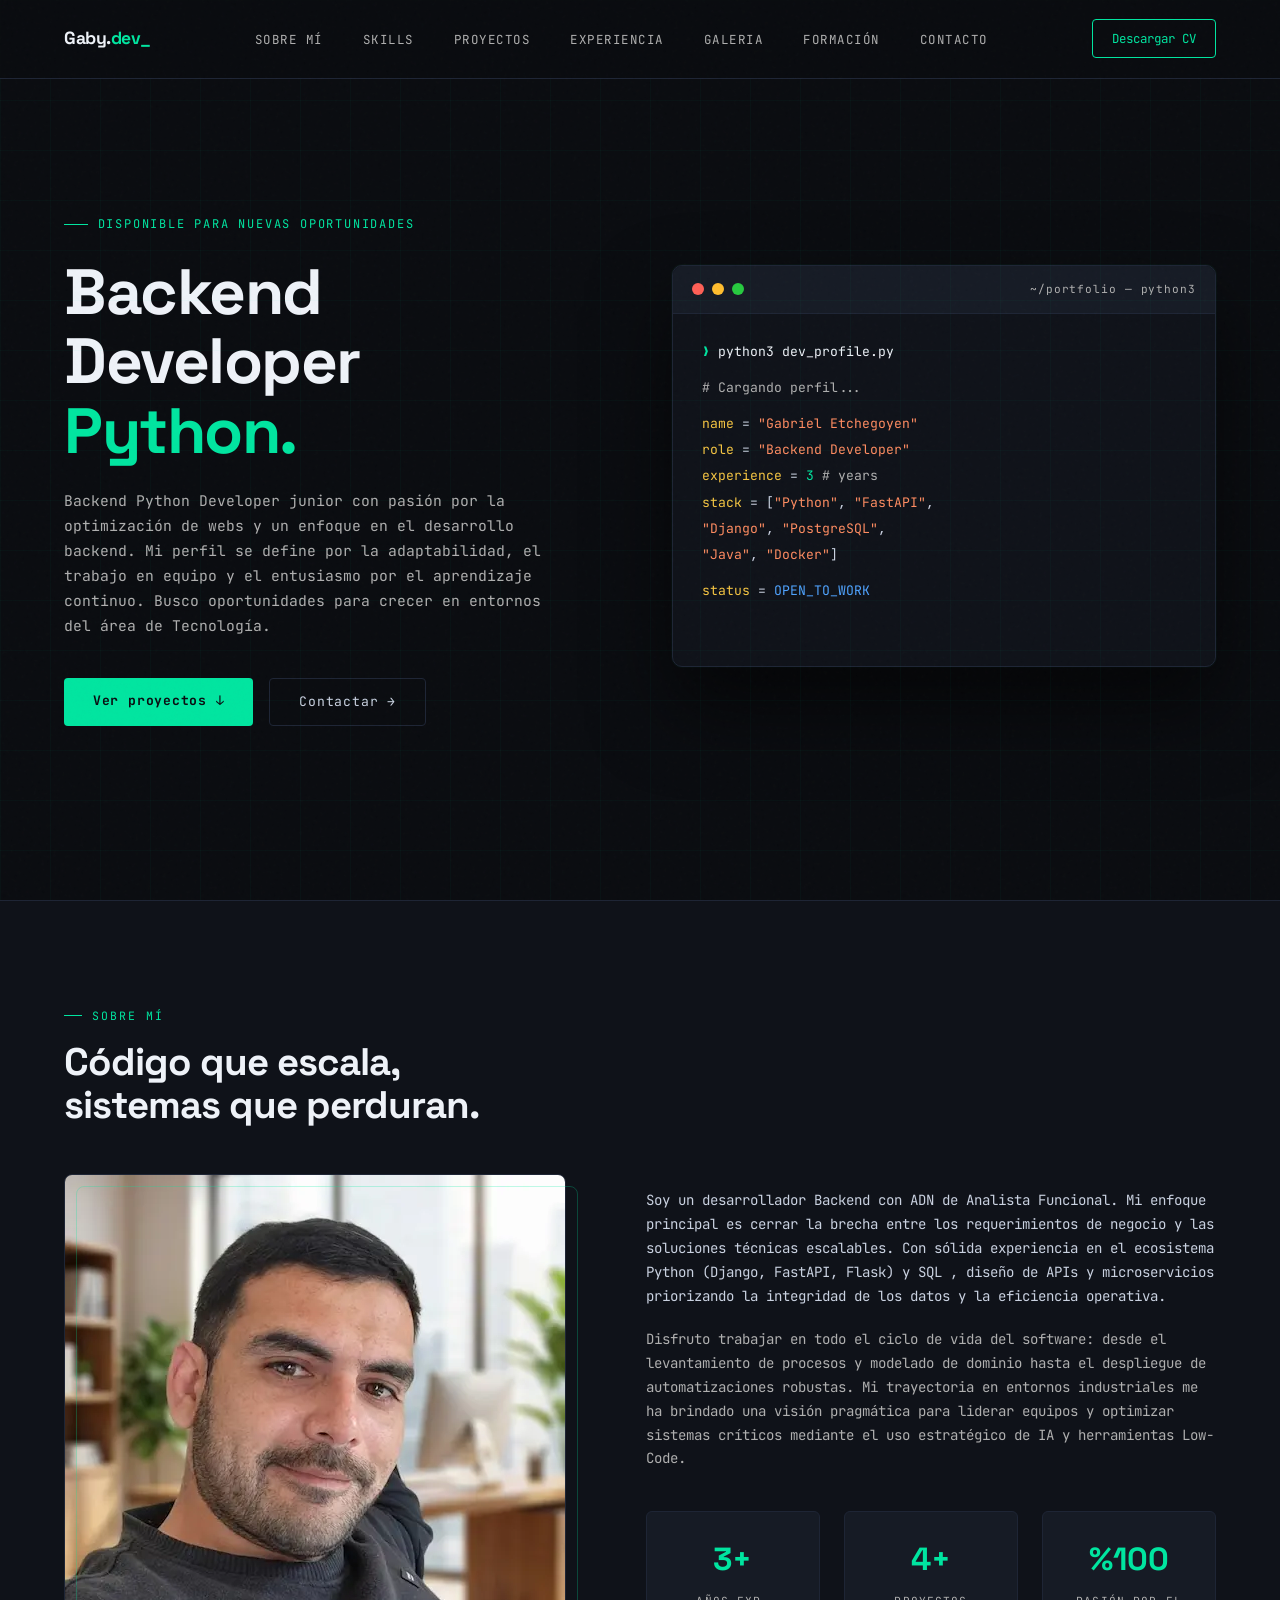
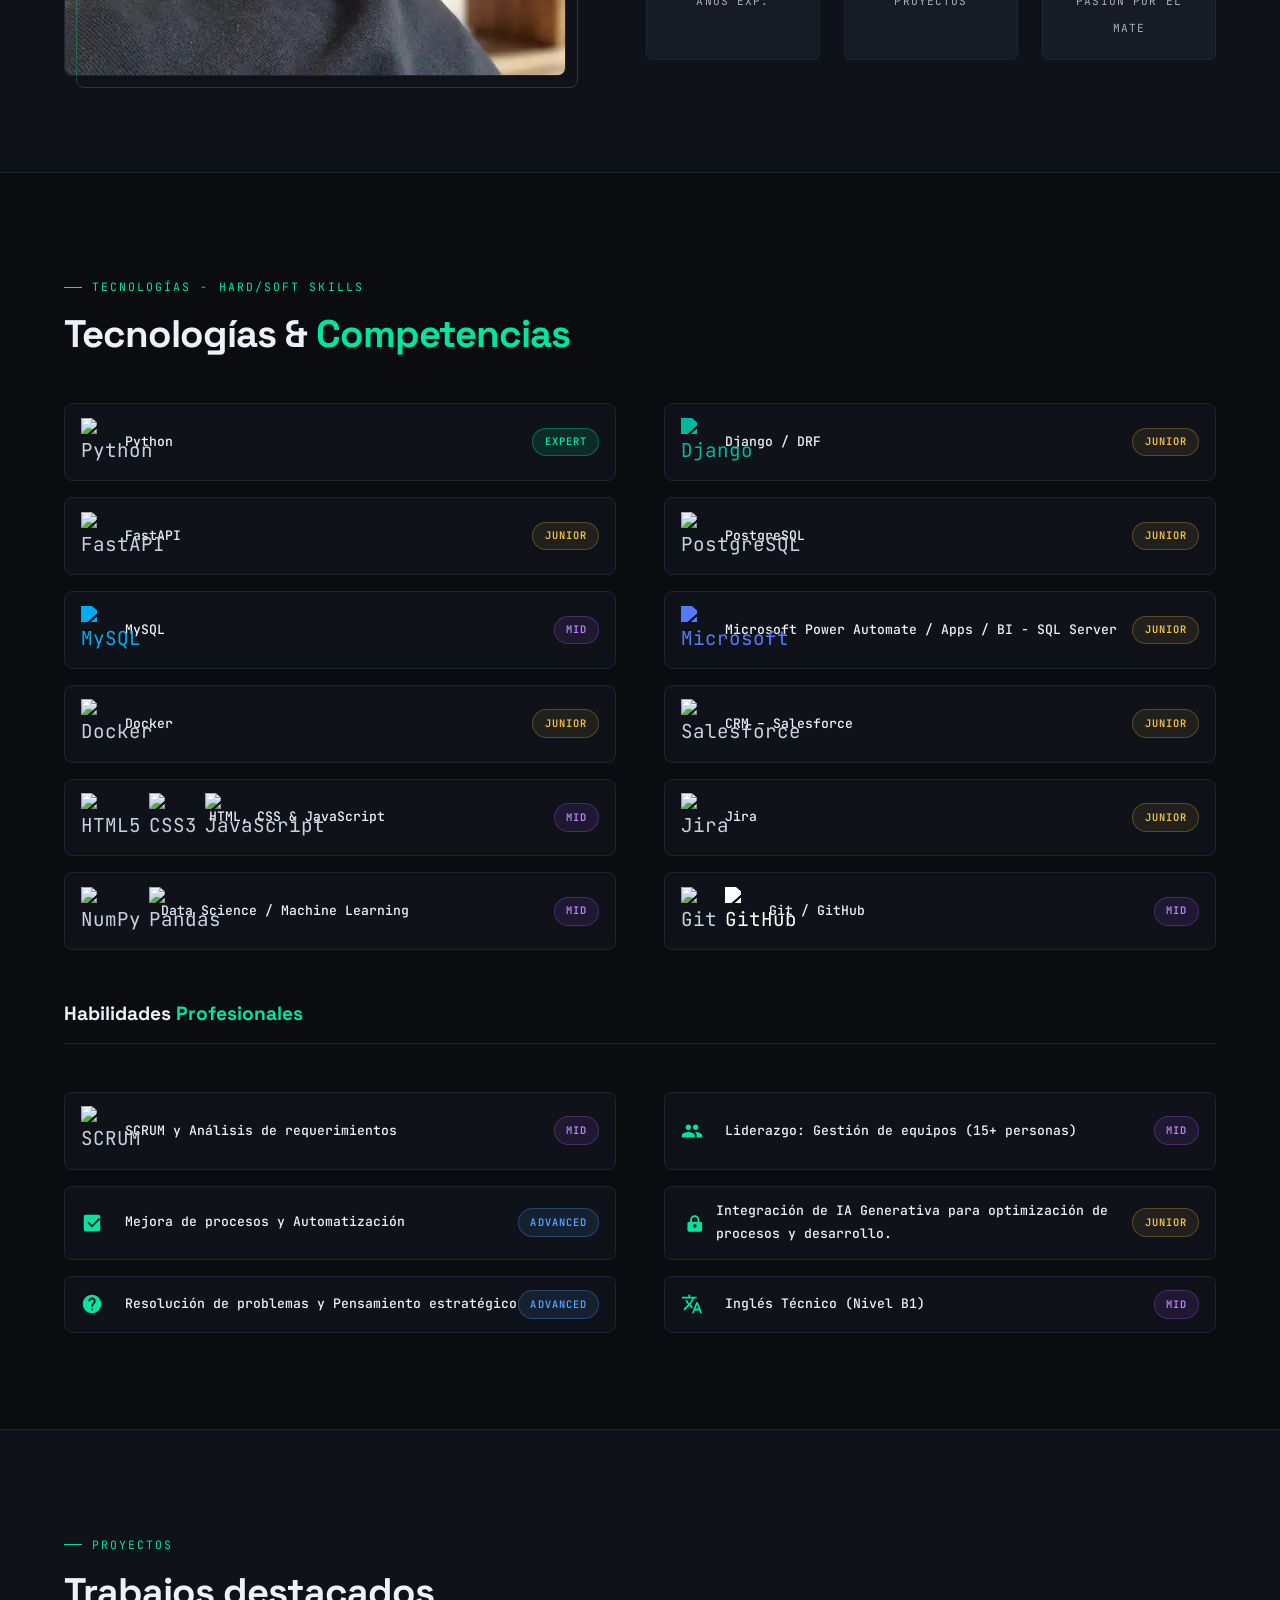
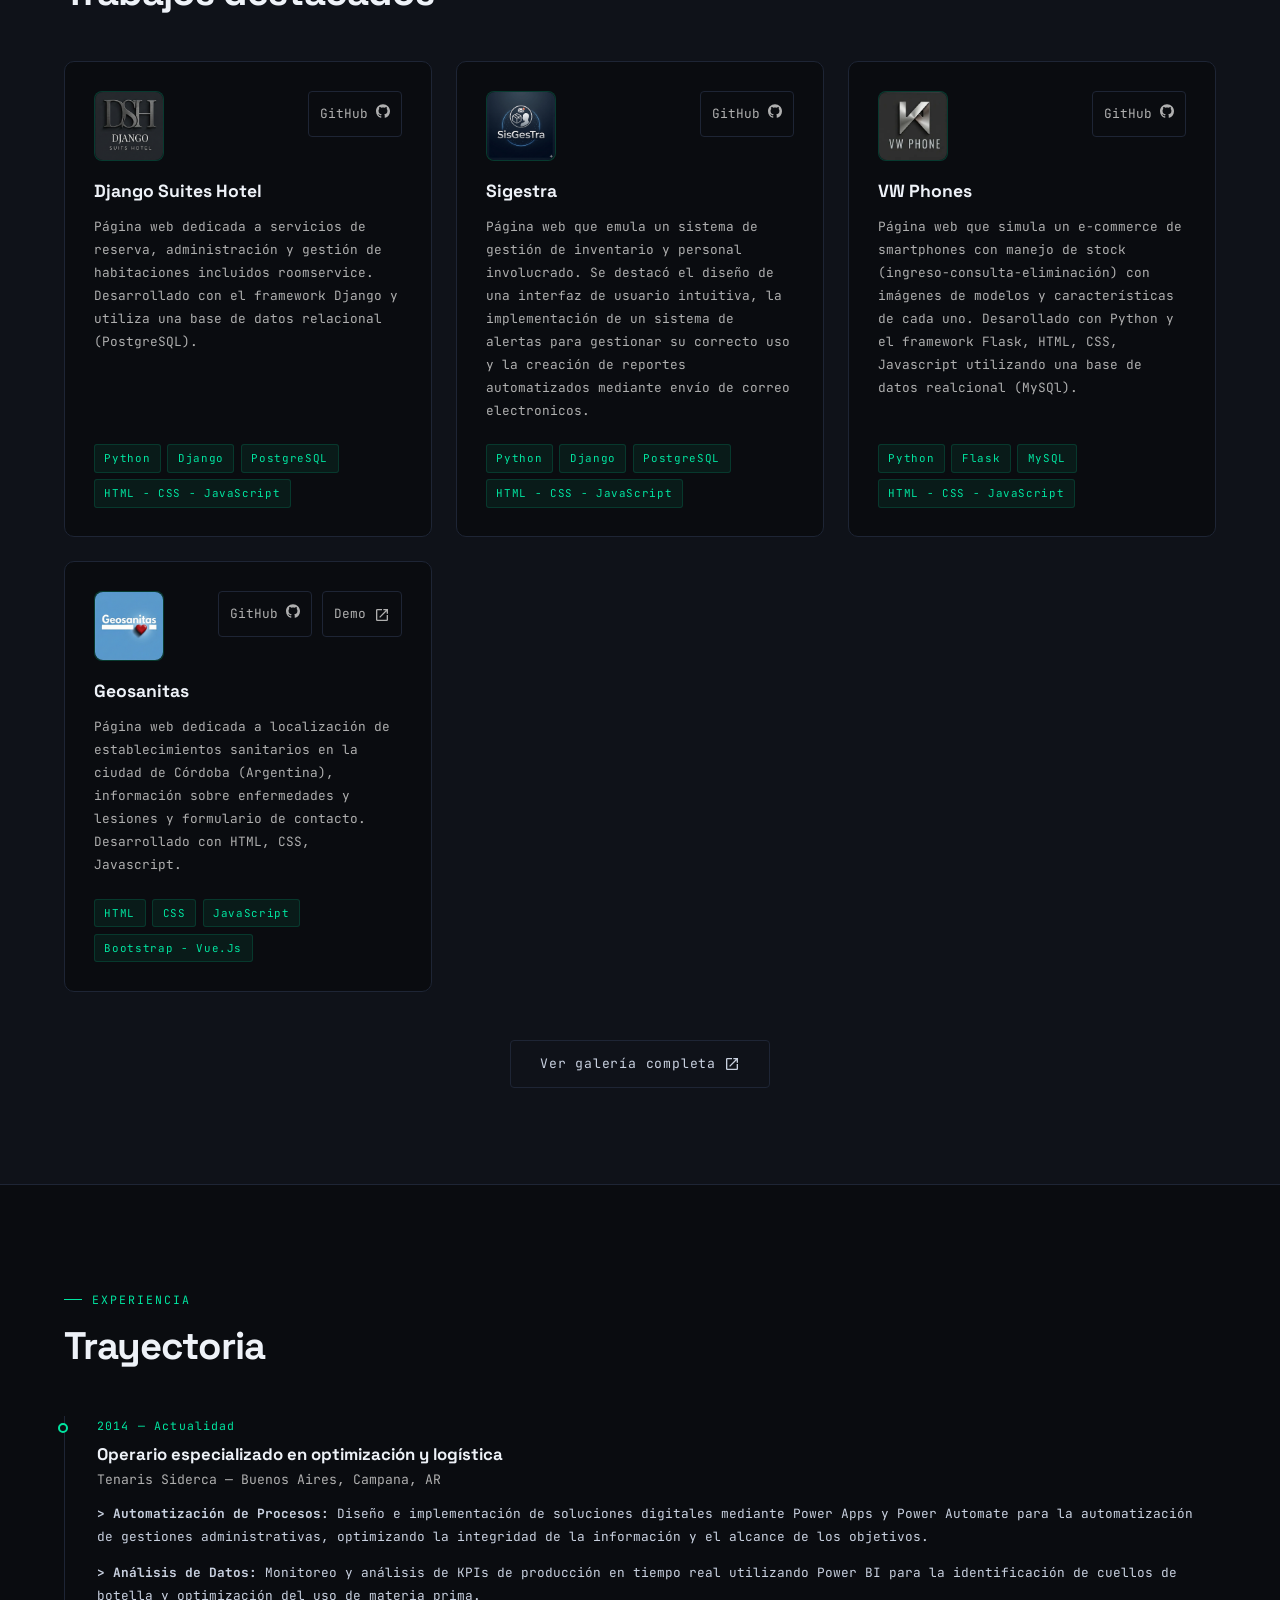
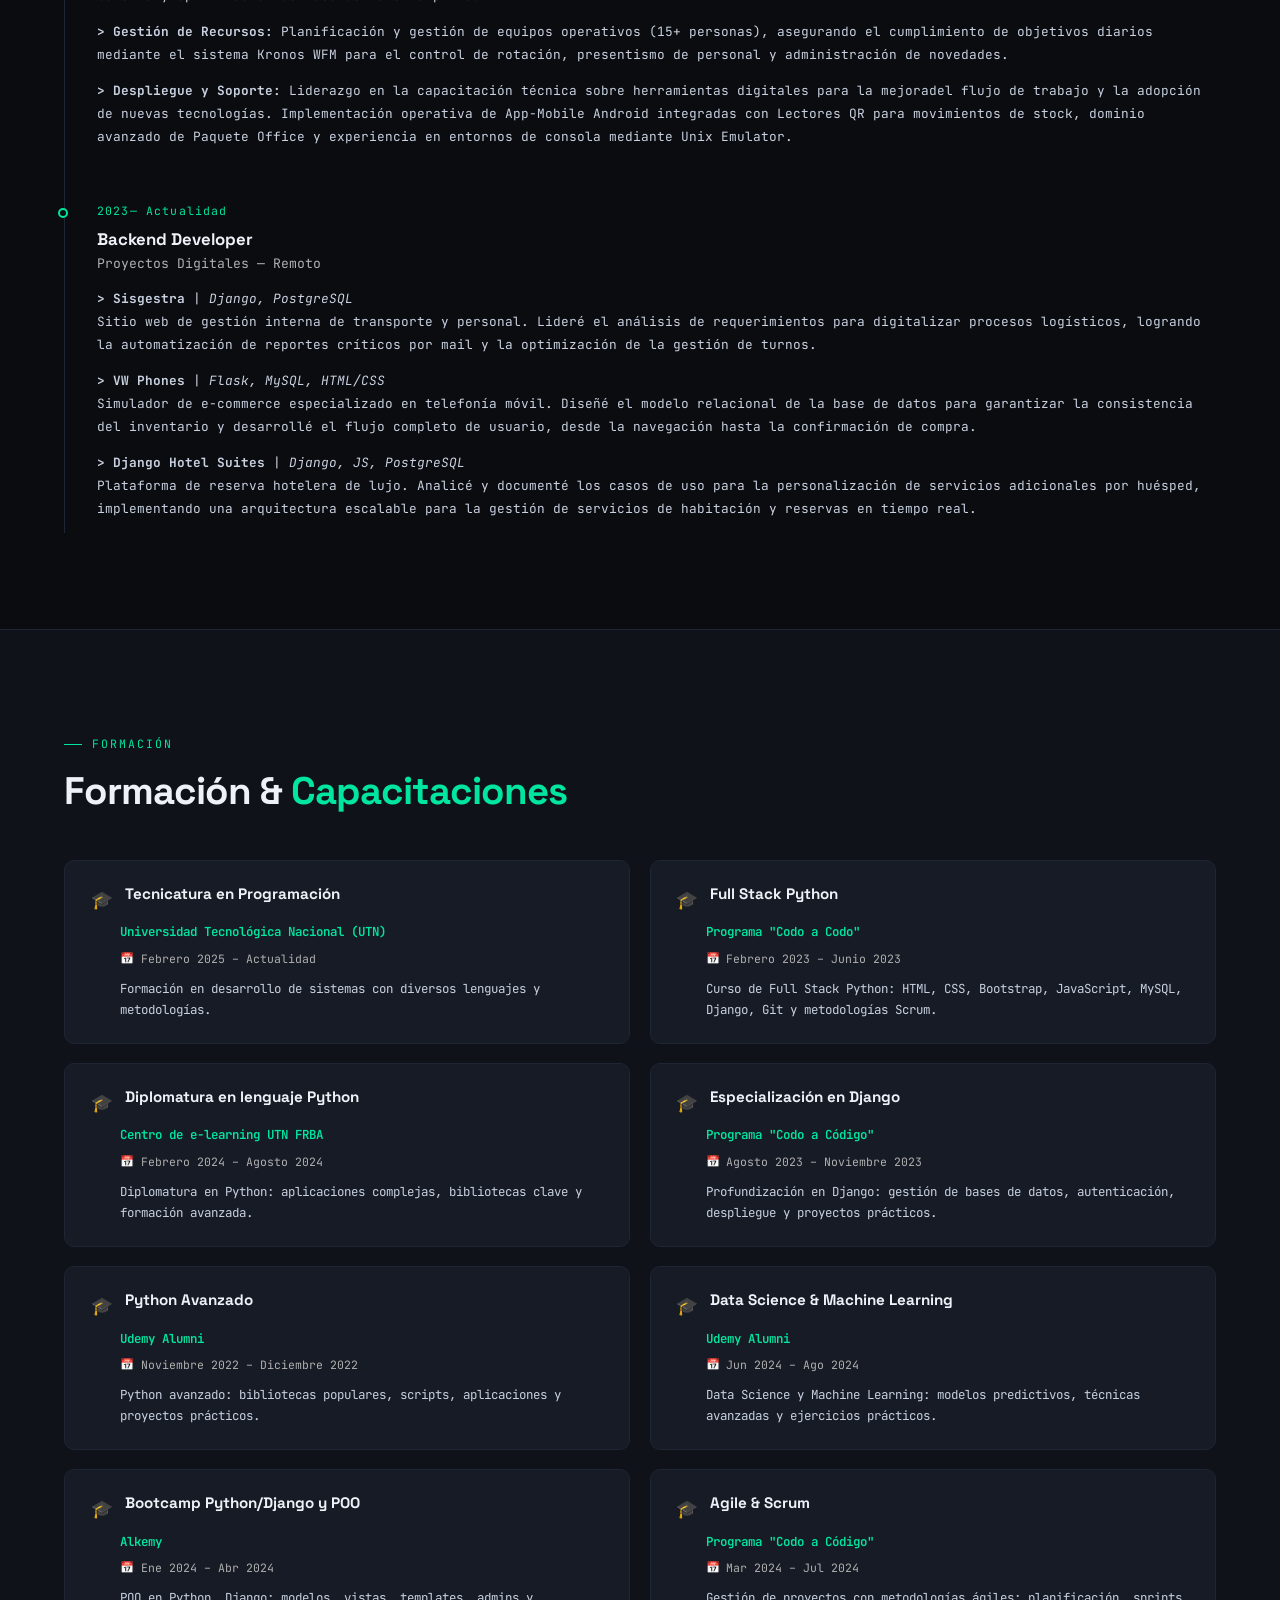
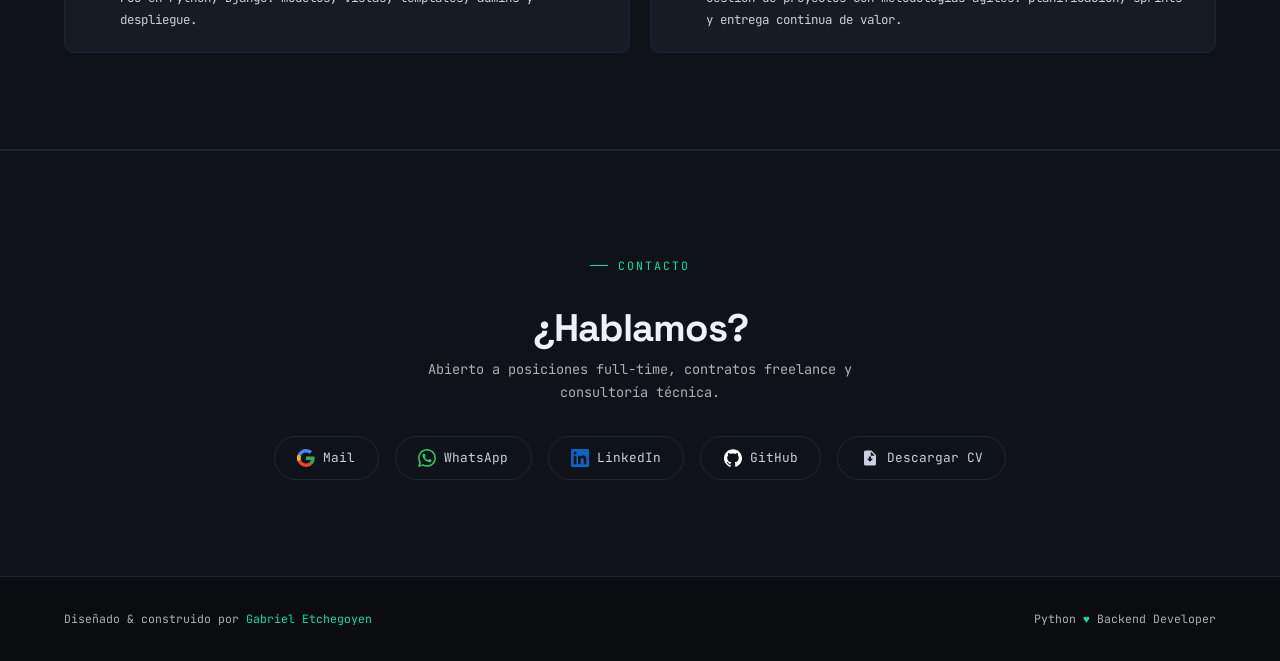
==== index.html @ ff7b4637 "Presentacion Portfolio v2 Etchegoyen Gabriel" ====
<!DOCTYPE html>
<html lang="es">
<head>
  <meta charset="UTF-8" />
  <meta name="viewport" content="width=device-width, initial-scale=1.0" />
  <title>Gaby Etchegoyen Portfolio</title>
  <link href="https://fonts.googleapis.com/css2?family=JetBrains+Mono:wght@300;400;500;700&family=Space+Grotesk:wght@400;500;600;700&display=swap" rel="stylesheet" />
  <link rel="stylesheet" href="assets/styles.css">
</head>
<body>

<!-- NAV -->
<nav>
  <div class="nav-logo"><a style="color:var(--green);text-decoration: none;" href="index.html#hero"><span>Gaby.</span>dev<span style="color:var(--green)">_</span></a></div>
  <ul>
    <li><a href="#about">sobre mí
    </a></li>
    <li><a href="#skills">skills</a></li>
    <li><a href="#projects">proyectos</a></li>
    <li><a href="#experience">experiencia</a></li>
    <li><a href="project_gallery.html">galeria</a></li>
    <li><a href="#formacion">formación</a></li>
    <li><a href="#contact">contacto</a></li>
  </ul>
  <a href="assets/files/Cv_Etchegoyen_Gabriel_Python_Developer.pdf" download="Cv_Etchegoyen_Gabriel_Python_Developer.pdf" class="nav-cta">Descargar CV</a>
  <button class="hamburger" id="hamburger" aria-label="Abrir menú">
  <span></span><span></span><span></span>
  </button>
</nav>

 

  <div class="mobile-menu" id="mobile-menu">
  <a href="#about" class="mobile-link">sobre mí</a>
  <a href="#skills" class="mobile-link">skills</a>
  <a href="#projects" class="mobile-link">proyectos</a>
  <a href="#experience" class="mobile-link">experiencia</a>
  <a href="project_gallery.html" class="mobile-link">galeria</a>
  <a href="#formacion" class="mobile-link">formación</a>
  <a href="#contact" class="mobile-link">contacto</a>
  <a href="assets/files/Cv_Etchegoyen_Gabriel_Python_Developer.pdf" download="Cv_Etchegoyen_Gabriel_Python_Developer.pdf" class="nav-cta">Descargar CV</a>
</div>

<!-- HERO -->
<section id="hero">
  <div class="hero-content">
    <div class="hero-eyebrow">disponible para nuevas oportunidades</div>
    <h1>Backend<br>Developer<br><span class="accent">Python.</span></h1>
    <p class="hero-sub">
      Backend  Python Developer junior con pasión por la optimización de webs y un enfoque en el desarrollo backend.
      Mi perfil se define por la adaptabilidad, el trabajo en equipo y el entusiasmo por el aprendizaje continuo.
      Busco oportunidades para crecer en entornos del área de Tecnología.
    </p>
    <div class="hero-actions">
      <a href="#projects" class="btn-primary">Ver proyectos <strong>↓</strong> </a>
      <a href="#contact" class="btn-ghost">Contactar → </a>
    </div>
  </div>

  <div class="terminal">
    <div class="terminal-header">
      <div class="dot dot-r"></div>
      <div class="dot dot-y"></div>
      <div class="dot dot-g"></div>
      <span class="terminal-title">~/portfolio — python3</span>
    </div>
    <div class="terminal-body">
      <span class="t-line"><span class="t-prompt">❯</span> <span class="t-cmd">python3 dev_profile.py</span></span>
      <span class="t-blank"></span>
      <span class="t-line"><span class="t-comment"># Cargando perfil...</span></span>
      <span class="t-blank"></span>
      <span class="t-line"><span class="t-key">name</span>        = <span class="t-str">"Gabriel Etchegoyen"</span></span>
      <span class="t-line"><span class="t-key">role</span>        = <span class="t-str">"Backend Developer"</span></span>
      <span class="t-line"><span class="t-key">experience</span>  = <span class="t-num">3</span> <span class="t-comment"># years</span></span>
      <span class="t-line"><span class="t-key">stack</span>       = [<span class="t-str">"Python"</span>, <span class="t-str">"FastAPI"</span>,</span>
      <span class="t-line">               <span class="t-str">"Django"</span>, <span class="t-str">"PostgreSQL"</span>,</span>
      <span class="t-line">               <span class="t-str">"Java"</span>, <span class="t-str">"Docker"</span>]</span>
      <span class="t-blank"></span>
      <span class="t-line"><span class="t-key">status</span>      = <span class="t-val">OPEN_TO_WORK</span></span>
      <span class="t-blank"></span>
      <span class="t-line"><span class="t-prompt">❯</span> <span class="cursor"></span></span>
    </div>
  </div>
</section>

<!-- ABOUT -->
<section id="about">
  <div class="section-label">sobre mí</div>
  <h2>Código que escala,<br>sistemas que perduran.</h2>

  <div class="about-grid">
    <div class="about-img-wrap">
      <div class="about-img"><img src="assets/images/Foto_gaby.webp" alt="Gabriel Etchegoyen"></div>
      <div class="about-img-decoration"></div>
    </div>

    <div>
      <p style="font-size:.88rem;margin-bottom:1.2rem;">
        Soy un desarrollador Backend con ADN de Analista Funcional. Mi enfoque principal es cerrar la brecha entre los requerimientos de negocio y las soluciones técnicas escalables. Con sólida experiencia en el ecosistema Python (Django, FastAPI, Flask) y SQL , diseño de APIs y microservicios priorizando la integridad de los datos y la eficiencia operativa.
      </p>
      <p style="font-size:.88rem;color:var(--muted);">
        Disfruto trabajar en todo el ciclo de vida del software: desde el levantamiento de procesos y modelado de dominio hasta el despliegue de automatizaciones robustas. Mi trayectoria en entornos industriales me ha brindado una visión pragmática para liderar equipos y optimizar sistemas críticos mediante el uso estratégico de IA y herramientas Low-Code.
      </p>

      <div class="about-stats">
        <div class="stat">
          <span class="stat-number">3+</span>
          <span class="stat-label">años exp.</span>
        </div>
        <div class="stat">
          <span class="stat-number">4+</span>
          <span class="stat-label">proyectos</span>
        </div>
        <div class="stat">
          <span class="stat-number">%100</span>
          <span class="stat-label">pasión por el mate</span>
        </div>
      </div>
    </div>
  </div>
</section>

<!-- SKILLS -->
<section id="skills">
  <div class="section-label">tecnologías - hard/soft skills</div>
  <h2>Tecnologías & <span style="color:var(--green)">Competencias</span></h2>

  <div class="skills-levels-grid">

    <div class="skill-level-item reveal">
      <div class="skill-level-left">
        <span class="skill-level-icon">
          <img src="https://cdn.jsdelivr.net/gh/devicons/devicon/icons/python/python-original.svg" alt="Python">
        </span>
        <span class="skill-level-name">Python</span>
      </div>
      <span class="skill-badge badge-expert">Expert</span>
    </div>

    <div class="skill-level-item reveal">
      <div class="skill-level-left">
        <span class="skill-level-icon">
          <img src="https://cdn.jsdelivr.net/gh/devicons/devicon/icons/django/django-plain.svg" alt="Django" style="filter: invert(53%) sepia(93%) saturate(1634%) hue-rotate(135deg) brightness(95%) contrast(101%);">
        </span>
        <span class="skill-level-name">Django / DRF</span>
      </div>
      <span class="skill-badge badge-junior">Junior</span>
    </div>

    <div class="skill-level-item reveal">
      <div class="skill-level-left">
        <span class="skill-level-icon">
          <img src="https://cdn.jsdelivr.net/gh/devicons/devicon/icons/fastapi/fastapi-original.svg" alt="FastAPI">
        </span>
        <span class="skill-level-name">FastAPI</span>
      </div>
      <span class="skill-badge badge-junior">Junior</span>
    </div>

    <div class="skill-level-item reveal">
      <div class="skill-level-left">
        <span class="skill-level-icon">
          <img src="https://cdn.jsdelivr.net/gh/devicons/devicon/icons/postgresql/postgresql-original.svg" alt="PostgreSQL">
        </span>
        <span class="skill-level-name">PostgreSQL</span>
      </div>
      <span class="skill-badge badge-junior">Junior</span>
    </div>

    <div class="skill-level-item reveal">
      <div class="skill-level-left">
        <span class="skill-level-icon">
          <img src="https://cdn.jsdelivr.net/gh/devicons/devicon/icons/mysql/mysql-original.svg" alt="MySQL" style="filter: invert(51%) sepia(87%) saturate(2972%) hue-rotate(167deg) brightness(101%) contrast(106%);">
        </span>
        <span class="skill-level-name">MySQL</span>
      </div>
      <span class="skill-badge badge-mid">Mid</span>
    </div>

    <div class="skill-level-item reveal">
      <div class="skill-level-left">
        <span class="skill-level-icon">
          <img src="https://cdn.jsdelivr.net/gh/devicons/devicon/icons/microsoftsqlserver/microsoftsqlserver-plain.svg" alt="Microsoft" style="filter:brightness(0) saturate(100%) invert(40%) sepia(90%) saturate(500%) hue-rotate(190deg);">
        </span>
        <span class="skill-level-name">Microsoft Power Automate / Apps / BI - SQL Server</span>
      </div>
      <span class="skill-badge badge-junior">Junior</span>
    </div>

    <div class="skill-level-item reveal">
      <div class="skill-level-left">
        <span class="skill-level-icon">
          <img src="https://cdn.jsdelivr.net/gh/devicons/devicon/icons/docker/docker-original.svg" alt="Docker">
        </span>
        <span class="skill-level-name">Docker</span>
      </div>
      <span class="skill-badge badge-junior">Junior</span>
    </div>

    <div class="skill-level-item reveal">
      <div class="skill-level-left">
        <span class="skill-level-icon">
          <img src="https://cdn.jsdelivr.net/gh/devicons/devicon/icons/salesforce/salesforce-original.svg" alt="Salesforce">
        </span>
        <span class="skill-level-name">CRM – Salesforce</span>
      </div>
      <span class="skill-badge badge-junior">Junior</span>
    </div>

    <div class="skill-level-item reveal">
      <div class="skill-level-left" style="gap: 6rem;">
        <span class="skill-level-icon">
          <img src="https://cdn.jsdelivr.net/gh/devicons/devicon/icons/html5/html5-original.svg" alt="HTML5">
          <img src="https://cdn.jsdelivr.net/gh/devicons/devicon/icons/css3/css3-original.svg" alt="CSS3">
          <img src="https://cdn.jsdelivr.net/gh/devicons/devicon/icons/javascript/javascript-original.svg" alt="JavaScript">
        </span>
        <span class="skill-level-name">HTML, CSS & JavaScript</span>
      </div>
      <span class="skill-badge badge-mid">Mid</span>
    </div>

    <div class="skill-level-item reveal">
      <div class="skill-level-left">
        <span class="skill-level-icon">
          <img src="https://cdn.jsdelivr.net/gh/devicons/devicon/icons/jira/jira-original.svg" alt="Jira">
        </span>
        <span class="skill-level-name">Jira</span>
      </div>
      <span class="skill-badge badge-junior">Junior</span>
    </div>

    <div class="skill-level-item reveal">
      <div class="skill-level-left" style="gap: 3rem;" >
        <span class="skill-level-icon">
          <img src="https://cdn.jsdelivr.net/gh/devicons/devicon/icons/numpy/numpy-original.svg" alt="NumPy">
          <img src="https://cdn.jsdelivr.net/gh/devicons/devicon/icons/pandas/pandas-original.svg" alt="Pandas">
        </span>
        <span class="skill-level-name">Data Science / Machine Learning</span>
      </div>
      <span class="skill-badge badge-mid">Mid</span>
    </div>

    <div class="skill-level-item reveal">
      <div class="skill-level-left" style="gap: 3.5rem;" >
        <span class="skill-level-icon">
          <img src="https://cdn.jsdelivr.net/gh/devicons/devicon/icons/git/git-original.svg" alt="Git">
          <img src="https://cdn.jsdelivr.net/gh/devicons/devicon/icons/github/github-original.svg" alt="GitHub" style="filter:brightness(0) invert(1);">
        </span>
        <span class="skill-level-name">Git / GitHub</span>
      </div>
      <span class="skill-badge badge-mid">Mid</span>
    </div>

  </div>

  <!-- SKILLS - Hard and Soft Skills -->
  <h3 style="font-family:var(--font-sans);font-size:1.2rem;font-weight:700;color:var(--heading);margin-top:3rem;margin-bottom:1.5rem;padding-bottom:.75rem;border-bottom:1px solid var(--border);">
    Habilidades <span style="color:var(--green)">Profesionales</span>
  </h3>

  <div class="skills-levels-grid">

    <div class="skill-level-item reveal">
      <div class="skill-level-left">
        <span class="skill-level-icon">
          <img src="https://cdn.jsdelivr.net/gh/devicons/devicon/icons/jira/jira-original.svg" alt="SCRUM">
        </span>
        <span class="skill-level-name">SCRUM y Análisis de requerimientos</span>
      </div>
      <span class="skill-badge badge-mid">Mid</span>
    </div>

    <div class="skill-level-item reveal">
      <div class="skill-level-left">
        <span class="skill-level-icon">
          <svg viewBox="0 0 24 24" fill="#00e5a0" width="22" height="22"><path d="M16 11c1.66 0 2.99-1.34 2.99-3S17.66 5 16 5c-1.66 0-3 1.34-3 3s1.34 3 3 3zm-8 0c1.66 0 2.99-1.34 2.99-3S9.66 5 8 5C6.34 5 5 6.34 5 8s1.34 3 3 3zm0 2c-2.33 0-7 1.17-7 3.5V19h14v-2.5c0-2.33-4.67-3.5-7-3.5zm8 0c-.29 0-.62.02-.97.05 1.16.84 1.97 1.97 1.97 3.45V19h6v-2.5c0-2.33-4.67-3.5-7-3.5z"/></svg>
        </span>
        <span class="skill-level-name">Liderazgo: Gestión de equipos (15+ personas)</span>
      </div>
      <span class="skill-badge badge-mid">Mid</span>
    </div>

    <div class="skill-level-item reveal">
      <div class="skill-level-left">
        <span class="skill-level-icon">
          <svg viewBox="0 0 24 24" fill="#00e5a0" width="22" height="22"><path d="M19 3H5c-1.1 0-2 .9-2 2v14c0 1.1.9 2 2 2h14c1.1 0 2-.9 2-2V5c0-1.1-.9-2-2-2zm-7 14l-5-5 1.41-1.41L12 14.17l7.59-7.59L21 8l-9 9z"/></svg>
        </span>
        <span class="skill-level-name">Mejora de procesos y Automatización</span>
      </div>
      <span class="skill-badge badge-advanced">Advanced</span>
    </div>

    <div class="skill-level-item reveal">
      <div class="skill-level-left">
        <span class="skill-level-icon">
          <svg viewBox="0 0 24 24" fill="#00e5a0" width="22" height="22"><path d="M21 10.5h-1v-2c0-2.76-2.24-5-5-5s-5 2.24-5 5v2H9c-1.1 0-2 .9-2 2v7c0 1.1.9 2 2 2h12c1.1 0 2-.9 2-2v-7c0-1.1-.9-2-2-2zm-6 6.5c-1.1 0-2-.9-2-2s.9-2 2-2 2 .9 2 2-.9 2-2 2zm3-6.5h-6v-2c0-1.66 1.34-3 3-3s3 1.34 3 3v2z"/></svg>
        </span>
        <span class="skill-level-name">Integración de IA Generativa para optimización de procesos y desarrollo.</span>
      </div>
      <span class="skill-badge badge-junior">Junior</span>
    </div>

    <div class="skill-level-item reveal">
      <div class="skill-level-left">
        <span class="skill-level-icon">
          <svg viewBox="0 0 24 24" fill="#00e5a0" width="22" height="22"><path d="M12 2C6.48 2 2 6.48 2 12s4.48 10 10 10 10-4.48 10-10S17.52 2 12 2zm1 17h-2v-2h2v2zm2.07-7.75l-.9.92C13.45 12.9 13 13.5 13 15h-2v-.5c0-1.1.45-2.1 1.17-2.83l1.24-1.26c.37-.36.59-.86.59-1.41 0-1.1-.9-2-2-2s-2 .9-2 2H8c0-2.21 1.79-4 4-4s4 1.79 4 4c0 .88-.36 1.68-.93 2.25z"/></svg>
        </span>
        <span class="skill-level-name">Resolución de problemas y Pensamiento estratégico</span>
      </div>
      <span class="skill-badge badge-advanced">Advanced</span>
    </div>

    <div class="skill-level-item reveal">
      <div class="skill-level-left">
        <span class="skill-level-icon">
          <svg viewBox="0 0 24 24" fill="#00e5a0" width="22" height="22"><path d="M12.87 15.07l-2.54-2.51.03-.03A17.52 17.52 0 0 0 14.07 6H17V4h-7V2H8v2H1v1.99h11.17C11.5 7.92 10.44 9.75 9 11.35 8.07 10.32 7.3 9.19 6.69 8h-2c.73 1.63 1.73 3.17 2.98 4.56l-5.09 5.02L4 19l5-5 3.11 3.11.76-2.04zM18.5 10h-2L12 22h2l1.12-3h4.75L21 22h2l-4.5-12zm-2.62 7l1.62-4.33L19.12 17h-3.24z"/></svg>
        </span>
        <span class="skill-level-name">Inglés Técnico (Nivel B1)</span>
      </div>
      <span class="skill-badge badge-mid">Mid</span>
    </div>

  </div>

</section>

<!-- PROJECTS -->
<section id="projects">
  <div class="section-label">proyectos</div>
  <h2>Trabajos destacados</h2>

  <div class="projects-grid">

    <div class="project-card reveal">
      <div class="project-header">
        <div class="project-icon">
          <img class="project-image" src="assets/images/DSH_miniatura.webp" alt="miniatura proyecto DSH">
        </div>
        <div class="project-links">
          <a href="https://github.com/Gabriel071185/Django_Suites_Hotel" class="project-link">GitHub
          <svg   xmlns="http://www.w3.org/2000/svg" viewBox="0 0 24 24" width="14" height="14" fill="currentColor">
          <path d="M12 .297c-6.63 0-12 5.373-12 12 0 5.303 3.438 9.8 8.205 11.385.6.113.82-.258.82-.577 0-.285-.01-1.04-.015-2.04-3.338.724-4.042-1.61-4.042-1.61C4.422 18.07 3.633 17.7 3.633 17.7c-1.087-.744.084-.729.084-.729 1.205.084 1.838 1.236 1.838 1.236 1.07 1.835 2.809 1.305 3.495.998.108-.776.417-1.305.76-1.605-2.665-.3-5.466-1.332-5.466-5.93 0-1.31.465-2.38 1.235-3.22-.135-.303-.54-1.523.105-3.176 0 0 1.005-.322 3.3 1.23.96-.267 1.98-.399 3-.405 1.02.006 2.04.138 3 .405 2.28-1.552 3.285-1.23 3.285-1.23.645 1.653.24 2.873.12 3.176.765.84 1.23 1.91 1.23 3.22 0 4.61-2.805 5.625-5.475 5.92.42.36.81 1.096.81 2.22 0 1.606-.015 2.896-.015 3.286 0 .315.21.69.825.57C20.565 22.092 24 17.592 24 12.297c0-6.627-5.373-12-12-12"/>
        </svg>
        </a>
        </div>
      </div>
      <div class="project-name">Django Suites Hotel</div>
      <div class="project-desc">
        Página web dedicada a servicios de reserva, administración y gestión de habitaciones incluidos roomservice. Desarrollado con el framework Django y utiliza una base de datos relacional (PostgreSQL).
      </div>
      <div class="project-stack">
        <span class="tag">Python</span>
        <span class="tag">Django</span>
        <span class="tag">PostgreSQL</span>
        <span class="tag">HTML - CSS - JavaScript</span>
      </div>
    </div>

    <div class="project-card reveal">
      <div class="project-header">
        <div class="project-icon">
          <img class="project-image"  src="assets/images/SiGesTra_miniatura.webp" alt="">
        </div>
        <div class="project-links">
          <a href="https://github.com/Gabriel071185/sisgestra" class="project-link">GitHub
          <svg  xmlns="http://www.w3.org/2000/svg" viewBox="0 0 24 24" width="14" height="14" fill="currentColor">
          <path d="M12 .297c-6.63 0-12 5.373-12 12 0 5.303 3.438 9.8 8.205 11.385.6.113.82-.258.82-.577 0-.285-.01-1.04-.015-2.04-3.338.724-4.042-1.61-4.042-1.61C4.422 18.07 3.633 17.7 3.633 17.7c-1.087-.744.084-.729.084-.729 1.205.084 1.838 1.236 1.838 1.236 1.07 1.835 2.809 1.305 3.495.998.108-.776.417-1.305.76-1.605-2.665-.3-5.466-1.332-5.466-5.93 0-1.31.465-2.38 1.235-3.22-.135-.303-.54-1.523.105-3.176 0 0 1.005-.322 3.3 1.23.96-.267 1.98-.399 3-.405 1.02.006 2.04.138 3 .405 2.28-1.552 3.285-1.23 3.285-1.23.645 1.653.24 2.873.12 3.176.765.84 1.23 1.91 1.23 3.22 0 4.61-2.805 5.625-5.475 5.92.42.36.81 1.096.81 2.22 0 1.606-.015 2.896-.015 3.286 0 .315.21.69.825.57C20.565 22.092 24 17.592 24 12.297c0-6.627-5.373-12-12-12"/>
        </svg>
        </a>
        </div>
      </div>
      <div class="project-name">Sigestra</div>
      <div class="project-desc">
        Página web que emula un sistema de gestión de inventario y personal involucrado. Se destacó el diseño de una interfaz de usuario intuitiva, la implementación de un sistema de alertas para gestionar su correcto uso y la creación de reportes automatizados mediante envío de correo electronicos.
      </div>
      <div class="project-stack">
        <span class="tag">Python</span>
        <span class="tag">Django</span>
        <span class="tag">PostgreSQL</span>
        <span class="tag">HTML - CSS - JavaScript</span>
      </div>
    </div>

    <div class="project-card reveal">
      <div class="project-header">
        <div class="project-icon">
          <img class="project-image" src="assets/images/VW_phone_miniatura.webp" alt="miniatura proyecto VW Phones">
        </div>
        <div class="project-links">
          <a href="https://github.com/Gabriel071185/Tienda_celulares" class="project-link">GitHub
          <svg  xmlns="http://www.w3.org/2000/svg" viewBox="0 0 24 24" width="14" height="14" fill="currentColor">
          <path d="M12 .297c-6.63 0-12 5.373-12 12 0 5.303 3.438 9.8 8.205 11.385.6.113.82-.258.82-.577 0-.285-.01-1.04-.015-2.04-3.338.724-4.042-1.61-4.042-1.61C4.422 18.07 3.633 17.7 3.633 17.7c-1.087-.744.084-.729.084-.729 1.205.084 1.838 1.236 1.838 1.236 1.07 1.835 2.809 1.305 3.495.998.108-.776.417-1.305.76-1.605-2.665-.3-5.466-1.332-5.466-5.93 0-1.31.465-2.38 1.235-3.22-.135-.303-.54-1.523.105-3.176 0 0 1.005-.322 3.3 1.23.96-.267 1.98-.399 3-.405 1.02.006 2.04.138 3 .405 2.28-1.552 3.285-1.23 3.285-1.23.645 1.653.24 2.873.12 3.176.765.84 1.23 1.91 1.23 3.22 0 4.61-2.805 5.625-5.475 5.92.42.36.81 1.096.81 2.22 0 1.606-.015 2.896-.015 3.286 0 .315.21.69.825.57C20.565 22.092 24 17.592 24 12.297c0-6.627-5.373-12-12-12"/>
        </svg>
        </a>
        </div>
      </div>
      <div class="project-name">VW Phones</div>
      <div class="project-desc">
        Página web que simula un e-commerce de smartphones con manejo de stock (ingreso-consulta-eliminación) con imágenes de modelos y características de cada uno. Desarollado con Python y el framework Flask, HTML, CSS, Javascript utilizando una base de datos realcional (MySQl).
      </div>
      <div class="project-stack">
        <span class="tag">Python</span>
        <span class="tag">Flask</span>
        <span class="tag">MySQL</span>
        <span class="tag">HTML - CSS - JavaScript</span>
      </div>
    </div>

    <div class="project-card reveal">
      <div class="project-header">
        <div class="project-icon">
          <img  class="project-image" src="assets/images/Geosanitas_miniatura.webp" alt="">
        </div>
        <div class="project-links">
          <a href="https://github.com/Gabriel071185/Geosanitas" class="project-link">GitHub
          <svg xmlns="http://www.w3.org/2000/svg" viewBox="0 0 24 24" width="14" height="14" fill="currentColor">
          <path d="M12 .297c-6.63 0-12 5.373-12 12 0 5.303 3.438 9.8 8.205 11.385.6.113.82-.258.82-.577 0-.285-.01-1.04-.015-2.04-3.338.724-4.042-1.61-4.042-1.61C4.422 18.07 3.633 17.7 3.633 17.7c-1.087-.744.084-.729.084-.729 1.205.084 1.838 1.236 1.838 1.236 1.07 1.835 2.809 1.305 3.495.998.108-.776.417-1.305.76-1.605-2.665-.3-5.466-1.332-5.466-5.93 0-1.31.465-2.38 1.235-3.22-.135-.303-.54-1.523.105-3.176 0 0 1.005-.322 3.3 1.23.96-.267 1.98-.399 3-.405 1.02.006 2.04.138 3 .405 2.28-1.552 3.285-1.23 3.285-1.23.645 1.653.24 2.873.12 3.176.765.84 1.23 1.91 1.23 3.22 0 4.61-2.805 5.625-5.475 5.92.42.36.81 1.096.81 2.22 0 1.606-.015 2.896-.015 3.286 0 .315.21.69.825.57C20.565 22.092 24 17.592 24 12.297c0-6.627-5.373-12-12-12"/>
          </svg>  
          </a>
          <a href="https://geosanitas.netlify.app/" class="project-link">Demo
          <svg style="vertical-align:middle;" viewBox="0 0 24 24" width="16" height="16" fill="currentColor"><path d="M19 19H5V5h7V3H5a2 2 0 0 0-2 2v14a2 2 0 0 0 2 2h14a2 2 0 0 0 2-2v-7h-2v7zM14 3v2h3.59l-9.83 9.83 1.41 1.41L19 6.41V10h2V3h-7z"/></svg>  
          </a>
        </div>
      </div>
      <div class="project-name">Geosanitas</div>
      <div class="project-desc">
        Página web dedicada a localización de establecimientos sanitarios en la ciudad de Córdoba (Argentina), información sobre enfermedades y lesiones y formulario de contacto. Desarrollado con HTML, CSS, Javascript.
      </div>
      <div class="project-stack">
        <span class="tag">HTML</span>
        <span class="tag">CSS</span>
        <span class="tag">JavaScript</span>
        <span class="tag">Bootstrap - Vue.Js</span>
      </div>
    </div>

  </div>

  <div style="text-align: center; margin-top: 3rem;">
  <a href="project_gallery.html" class="all-projects-link" target="_blank">Ver galería completa
    <svg   viewBox="0 0 24 24" width="16" height="16" fill="currentColor"><path d="M19 19H5V5h7V3H5a2 2 0 0 0-2 2v14a2 2 0 0 0 2 2h14a2 2 0 0 0 2-2v-7h-2v7zM14 3v2h3.59l-9.83 9.83 1.41 1.41L19 6.41V10h2V3h-7z"/></svg>
</a>
</div>

</section>

<!-- EXPERIENCE -->
<section id="experience">
  <div class="section-label">experiencia</div>
  <h2>Trayectoria</h2>

  <div class="exp-list">

    <div class="exp-item reveal">
      <div class="exp-period">2014 — Actualidad</div>
      <div class="exp-role">Operario especializado en optimización y logística</div>
      <div class="exp-company">Tenaris Siderca — Buenos Aires, Campana, AR</div>
      <div class="exp-desc">
      <p> <strong>> Automatización de Procesos:</strong> Diseño e implementación de soluciones digitales mediante Power Apps y Power Automate para la automatización de gestiones administrativas, optimizando la integridad de la información y el alcance de los objetivos.</p>
      <p> <strong>> Análisis de Datos:</strong> Monitoreo y análisis de KPIs de producción en tiempo real utilizando Power BI para la identificación de cuellos de botella y optimización del uso de materia prima.</p>
      <p> <strong>> Gestión de Recursos:</strong>  Planificación y gestión de equipos operativos (15+ personas), asegurando el cumplimiento de objetivos diarios mediante el sistema Kronos WFM para el control de rotación, presentismo de personal y administración de novedades.</p>
      <p> <strong>> Despliegue y Soporte:</strong>  Liderazgo en la capacitación técnica sobre herramientas digitales para la mejoradel flujo de trabajo y la adopción de nuevas tecnologías. Implementación operativa de App-Mobile Android integradas con Lectores QR para movimientos de stock, dominio avanzado de Paquete Office y experiencia en entornos de consola mediante Unix Emulator.</p>

      </div>
    </div>

    <div class="exp-item reveal">
      <div class="exp-period">2023— Actualidad</div>
      <div class="exp-role">Backend Developer</div>
      <div class="exp-company">Proyectos Digitales — Remoto</div>
      <div class="exp-desc">
  <p><strong>> Sisgestra</strong> | <em>Django, PostgreSQL</em><br>
  Sitio web de gestión interna de transporte y personal. Lideré el análisis de requerimientos para digitalizar procesos logísticos, logrando la automatización de reportes críticos por mail y la optimización de la gestión de turnos.</p>

  <p><strong>> VW Phones</strong> | <em>Flask, MySQL, HTML/CSS</em><br>
  Simulador de e-commerce especializado en telefonía móvil. Diseñé el modelo relacional de la base de datos para garantizar la consistencia del inventario y desarrollé el flujo completo de usuario, desde la navegación hasta la confirmación de compra.</p>

  <p><strong>> Django Hotel Suites</strong> | <em>Django, JS, PostgreSQL</em><br>
  Plataforma de reserva hotelera de lujo. Analicé y documenté los casos de uso para la personalización de servicios adicionales por huésped, implementando una arquitectura escalable para la gestión de servicios de habitación y reservas en tiempo real.</p>
</div>
    </div>

    

  </div>
</section>

<!-- FORMACIÓN -->
<section id="formacion">
  <div class="section-label">formación</div>
  <h2>Formación & <span style="color:var(--green)">Capacitaciones</span></h2>

  <div class="formacion-grid">

    <div class="formacion-card reveal">
      <div class="formacion-card-header">
        <span class="formacion-icon">🎓</span>
        <span class="formacion-titulo">Tecnicatura en Programación</span>
      </div>
      <div class="formacion-inst">Universidad Tecnológica Nacional (UTN)</div>
      <div class="formacion-fecha">Febrero 2025 – Actualidad</div>
      <div class="formacion-desc">Formación en desarrollo de sistemas con diversos lenguajes y metodologías.</div>
    </div>

    <div class="formacion-card reveal">
      <div class="formacion-card-header">
        <span class="formacion-icon">🎓</span>
        <span class="formacion-titulo">Full Stack Python</span>
      </div>
      <div class="formacion-inst">Programa "Codo a Codo"</div>
      <div class="formacion-fecha">Febrero 2023 – Junio 2023</div>
      <div class="formacion-desc">Curso de Full Stack Python: HTML, CSS, Bootstrap, JavaScript, MySQL, Django, Git y metodologías Scrum.</div>
    </div>

    <div class="formacion-card reveal">
      <div class="formacion-card-header">
        <span class="formacion-icon">🎓</span>
        <span class="formacion-titulo">Diplomatura en lenguaje Python</span>
      </div>
      <div class="formacion-inst">Centro de e-learning UTN FRBA</div>
      <div class="formacion-fecha">Febrero 2024 – Agosto 2024</div>
      <div class="formacion-desc">Diplomatura en Python: aplicaciones complejas, bibliotecas clave y formación avanzada.</div>
    </div>

    <div class="formacion-card reveal">
      <div class="formacion-card-header">
        <span class="formacion-icon">🎓</span>
        <span class="formacion-titulo">Especialización en Django</span>
      </div>
      <div class="formacion-inst">Programa "Codo a Código"</div>
      <div class="formacion-fecha">Agosto 2023 – Noviembre 2023</div>
      <div class="formacion-desc">Profundización en Django: gestión de bases de datos, autenticación, despliegue y proyectos prácticos.</div>
    </div>

    <div class="formacion-card reveal">
      <div class="formacion-card-header">
        <span class="formacion-icon">🎓</span>
        <span class="formacion-titulo">Python Avanzado</span>
      </div>
      <div class="formacion-inst">Udemy Alumni</div>
      <div class="formacion-fecha">Noviembre 2022 – Diciembre 2022</div>
      <div class="formacion-desc">Python avanzado: bibliotecas populares, scripts, aplicaciones y proyectos prácticos.</div>
    </div>

    <div class="formacion-card reveal">
      <div class="formacion-card-header">
        <span class="formacion-icon">🎓</span>
        <span class="formacion-titulo">Data Science & Machine Learning</span>
      </div>
      <div class="formacion-inst">Udemy Alumni</div>
      <div class="formacion-fecha">Jun 2024 – Ago 2024</div>
      <div class="formacion-desc">Data Science y Machine Learning: modelos predictivos, técnicas avanzadas y ejercicios prácticos.</div>
    </div>

    <div class="formacion-card reveal">
      <div class="formacion-card-header">
        <span class="formacion-icon">🎓</span>
        <span class="formacion-titulo">Bootcamp Python/Django y POO</span>
      </div>
      <div class="formacion-inst">Alkemy</div>
      <div class="formacion-fecha">Ene 2024 – Abr 2024</div>
      <div class="formacion-desc">POO en Python, Django: modelos, vistas, templates, admins y despliegue.</div>
    </div>

    <div class="formacion-card reveal">
      <div class="formacion-card-header">
        <span class="formacion-icon">🎓</span>
        <span class="formacion-titulo">Agile & Scrum</span>
      </div>
      <div class="formacion-inst">Programa "Codo a Código"</div>
      <div class="formacion-fecha">Mar 2024 – Jul 2024</div>
      <div class="formacion-desc">Gestión de proyectos con metodologías ágiles: planificación, sprints y entrega continua de valor.</div>
    </div>

  </div>
</section>

<!-- CONTACT -->
<section id="contact">
  <div class="section-label">contacto</div>
  <h2>¿Hablamos?</h2>
  <p>Abierto a posiciones full-time, contratos freelance y consultoría técnica.</p>

<div class="contact-links">

  <!-- Mail (Gmail G) -->
  <a href="mailto: gabrieletchegoyen@gmail.com" class="contact-chip">
    <svg xmlns="http://www.w3.org/2000/svg" viewBox="0 0 48 48" width="18" height="18">
      <path fill="#4285F4" d="M24 9.5c3.54 0 6.71 1.22 9.21 3.6l6.85-6.85C35.9 2.38 30.47 0 24 0 14.62 0 6.51 5.38 2.56 13.22l7.98 6.19C12.43 13.72 17.74 9.5 24 9.5z"/>
      <path fill="#34A853" d="M46.98 24.55c0-1.57-.15-3.09-.38-4.55H24v9.02h12.94c-.58 2.96-2.26 5.48-4.78 7.18l7.73 6c4.51-4.18 7.09-10.36 7.09-17.65z"/>
      <path fill="#FBBC05" d="M10.53 28.59c-.48-1.45-.76-2.99-.76-4.59s.27-3.14.76-4.59l-7.98-6.19C.92 16.46 0 20.12 0 24c0 3.88.92 7.54 2.56 10.78l7.97-6.19z"/>
      <path fill="#EA4335" d="M24 48c6.48 0 11.93-2.13 15.89-5.81l-7.73-6c-2.15 1.45-4.92 2.3-8.16 2.3-6.26 0-11.57-4.22-13.47-9.91l-7.98 6.19C6.51 42.62 14.62 48 24 48z"/>
    </svg>
    Mail
  </a>

  <!-- WhatsApp -->
  <a href="https://wa.me/5493489650663" target="_blank" rel="noopener" class="contact-chip">
    <svg xmlns="http://www.w3.org/2000/svg" viewBox="0 0 24 24" width="18" height="18" fill="#25D366">
      <path d="M17.472 14.382c-.297-.149-1.758-.867-2.03-.967-.273-.099-.471-.148-.67.15-.197.297-.767.966-.94 1.164-.173.199-.347.223-.644.075-.297-.15-1.255-.463-2.39-1.475-.883-.788-1.48-1.761-1.653-2.059-.173-.297-.018-.458.13-.606.134-.133.298-.347.446-.52.149-.174.198-.298.298-.497.099-.198.05-.371-.025-.52-.075-.149-.669-1.612-.916-2.207-.242-.579-.487-.5-.669-.51-.173-.008-.371-.01-.57-.01-.198 0-.52.074-.792.372-.272.297-1.04 1.016-1.04 2.479 0 1.462 1.065 2.875 1.213 3.074.149.198 2.096 3.2 5.077 4.487.709.306 1.262.489 1.694.625.712.227 1.36.195 1.871.118.571-.085 1.758-.719 2.006-1.413.248-.694.248-1.289.173-1.413-.074-.124-.272-.198-.57-.347m-5.421 7.403h-.004a9.87 9.87 0 01-5.031-1.378l-.361-.214-3.741.982.998-3.648-.235-.374a9.86 9.86 0 01-1.51-5.26c.001-5.45 4.436-9.884 9.888-9.884 2.64 0 5.122 1.03 6.988 2.898a9.825 9.825 0 012.893 6.994c-.003 5.45-4.437 9.884-9.885 9.884m8.413-18.297A11.815 11.815 0 0012.05 0C5.495 0 .16 5.335.157 11.892c0 2.096.547 4.142 1.588 5.945L.057 24l6.305-1.654a11.882 11.882 0 005.683 1.448h.005c6.554 0 11.89-5.335 11.893-11.893a11.821 11.821 0 00-3.48-8.413z"/>
    </svg>
    WhatsApp
  </a>

  <!-- LinkedIn -->
  <a href="https://linkedin.com/in/gabriel-etchegoyen
" target="_blank" rel="noopener" class="contact-chip">
    <svg xmlns="http://www.w3.org/2000/svg" viewBox="0 0 24 24" width="18" height="18" fill="#0A66C2">
      <path d="M20.447 20.452h-3.554v-5.569c0-1.328-.027-3.037-1.852-3.037-1.853 0-2.136 1.445-2.136 2.939v5.667H9.351V9h3.414v1.561h.046c.477-.9 1.637-1.85 3.37-1.85 3.601 0 4.267 2.37 4.267 5.455v6.286zM5.337 7.433a2.062 2.062 0 01-2.063-2.065 2.064 2.064 0 112.063 2.065zm1.782 13.019H3.555V9h3.564v11.452zM22.225 0H1.771C.792 0 0 .774 0 1.729v20.542C0 23.227.792 24 1.771 24h20.451C23.2 24 24 23.227 24 22.271V1.729C24 .774 23.2 0 22.222 0h.003z"/>
    </svg>
    LinkedIn
  </a>

  <!-- GitHub -->
  <a href="https://github.com/Gabriel071185" target="_blank" rel="noopener" class="contact-chip">
    <svg xmlns="http://www.w3.org/2000/svg" viewBox="0 0 24 24" width="18" height="18" fill="#FFFFFF">
      <path d="M12 .297c-6.63 0-12 5.373-12 12 0 5.303 3.438 9.8 8.205 11.385.6.113.82-.258.82-.577 0-.285-.01-1.04-.015-2.04-3.338.724-4.042-1.61-4.042-1.61C4.422 18.07 3.633 17.7 3.633 17.7c-1.087-.744.084-.729.084-.729 1.205.084 1.838 1.236 1.838 1.236 1.07 1.835 2.809 1.305 3.495.998.108-.776.417-1.305.76-1.605-2.665-.3-5.466-1.332-5.466-5.93 0-1.31.465-2.38 1.235-3.22-.135-.303-.54-1.523.105-3.176 0 0 1.005-.322 3.3 1.23.96-.267 1.98-.399 3-.405 1.02.006 2.04.138 3 .405 2.28-1.552 3.285-1.23 3.285-1.23.645 1.653.24 2.873.12 3.176.765.84 1.23 1.91 1.23 3.22 0 4.61-2.805 5.625-5.475 5.92.42.36.81 1.096.81 2.22 0 1.606-.015 2.896-.015 3.286 0 .315.21.69.825.57C20.565 22.092 24 17.592 24 12.297c0-6.627-5.373-12-12-12"/>
    </svg>
    GitHub
  </a>

  <!-- Descargar CV -->
  <a href="assets/files/Cv_Etchegoyen_Gabriel_Python_Developer.pdf" download="Cv_Etchegoyen_Gabriel_Python_Developer.pdf" class="contact-chip">
    <svg xmlns="http://www.w3.org/2000/svg" viewBox="0 0 24 24" width="18" height="18" fill="currentColor">
      <path d="M14 2H6a2 2 0 00-2 2v16a2 2 0 002 2h12a2 2 0 002-2V8l-6-6zm-1 1.5L18.5 9H13V3.5zM12 17l-4-4h2.5v-3h3v3H16l-4 4z"/>
    </svg>
    Descargar CV
  </a>

</div>
</section>

<!-- FOOTER -->
<footer>
  <div>Diseñado & construido por <span>Gabriel Etchegoyen</span></div>
  <div>Python <span>♥</span> Backend Developer</div>
</footer>

<!-- BACK TO TOP -->
<button id="back-to-top" aria-label="Volver al inicio">
  &#8679;
</button>

<script>
  // Menú mobile
const hamburger = document.getElementById('hamburger');
const mobileMenu = document.getElementById('mobile-menu');

hamburger.addEventListener('click', () => {
  hamburger.classList.toggle('open');
  mobileMenu.classList.toggle('open');
  document.body.style.overflow = mobileMenu.classList.contains('open') ? 'hidden' : '';
});

document.querySelectorAll('.mobile-link, .mobile-menu .nav-cta').forEach(link => {
  link.addEventListener('click', () => {
    hamburger.classList.remove('open');
    mobileMenu.classList.remove('open');
    document.body.style.overflow = '';
  });
});

  // Typing effect en terminal
  const lines = document.querySelectorAll('.t-line, .t-blank');
  lines.forEach((el, i) => {
    el.style.opacity = '0';
    setTimeout(() => {
      el.style.transition = 'opacity .25s';
      el.style.opacity = '1';
    }, 800 + i * 160);
  });

  const navLinks = document.querySelectorAll('nav ul a[href^="#"]');
const sections = document.querySelectorAll('section[id]');

// Click
navLinks.forEach(link => {
  link.addEventListener('click', () => {
    navLinks.forEach(a => a.classList.remove('active'));
    link.classList.add('active');
  });
});

// Scroll
const observer = new IntersectionObserver((entries) => {
  entries.forEach(entry => {
    if (entry.isIntersecting) {
      navLinks.forEach(a => a.classList.remove('active'));
      const match = document.querySelector(`nav ul a[href="#${entry.target.id}"]`);
      if (match) match.classList.add('active');
    }
  });
}, { threshold: 0.5 });

sections.forEach(s => observer.observe(s));

// Back to Top
const backToTop = document.getElementById('back-to-top');

window.addEventListener('scroll', () => {
  if (window.scrollY > 400) {
    backToTop.classList.add('visible');
  } else {
    backToTop.classList.remove('visible');
  }
});

backToTop.addEventListener('click', () => {
  window.scrollTo({ top: 0, behavior: 'smooth' });
});

</script>
</body>
</html>
---- assets/styles.css ----
:root {
      --bg:       #0a0c10;
      --bg2:      #0f1219;
      --bg3:      #161b25;
      --border:   #1e2535;
      --green:    #00e5a0;
      --green2:   #00b87a;
      --yellow:   #f5c542;
      --blue:     #4fa3ff;
      --muted:    #afafaf;
      --text:     #c9d1e0;
      --heading:  #eef2f8;
      --font-mono: 'JetBrains Mono', monospace;
      --font-sans: 'Space Grotesk', system-ui, sans-serif;
      --purple:    #a855f7;
    }

    *, *::before, *::after { box-sizing: border-box; margin: 0; padding: 0; }

    html { scroll-behavior: smooth; }

    body {
      background: var(--bg);
      color: var(--text);
      font-family: var(--font-mono);
      line-height: 1.7;
      overflow-x: hidden;
    }

    /* Prueba */

    html, body {
      overflow-x: hidden;
      max-width: 100%;
    }

    /* ── NOISE OVERLAY ── */
    body::before {
      content: '';
      position: fixed; inset: 0;
      background-image: url("data:image/svg+xml,%3Csvg viewBox='0 0 256 256' xmlns='http://www.w3.org/2000/svg'%3E%3Cfilter id='n'%3E%3CfeTurbulence type='fractalNoise' baseFrequency='0.9' numOctaves='4' stitchTiles='stitch'/%3E%3C/filter%3E%3Crect width='100%25' height='100%25' filter='url(%23n)' opacity='0.04'/%3E%3C/svg%3E");
      pointer-events: none;
      z-index: 999;
      opacity: .5;
    }

    /* ── SCROLLBAR ── */
    ::-webkit-scrollbar { width: 4px; }
    ::-webkit-scrollbar-track { background: var(--bg); }
    ::-webkit-scrollbar-thumb { background: var(--green2); border-radius: 4px; }

    /* ── NAV ── */
    nav {
      position: fixed; top: 0; left: 0; right: 0;
      z-index: 100;
      display: flex; align-items: center; justify-content: space-between;
      padding: 1.2rem 4rem;
      background: rgba(10,12,16,.85);
      backdrop-filter: blur(12px);
      border-bottom: 1px solid var(--border);
    }

    .nav-logo {
      font-family: var(--font-sans);
      font-weight: 800;
      font-size: 1.1rem;
      color: var(--green);
      letter-spacing: -0.5px;
    }

    .nav-logo span { color: var(--heading); }

    nav ul {
      list-style: none;
      display: flex; gap: 2.5rem;
    }

    nav ul a {
      text-decoration: none;
      color: var(--muted);
      font-size: .78rem;
      letter-spacing: .12em;
      text-transform: uppercase;
      transition: color .2s;
    }

    /* nav ul a:hover { color: var(--green); } */
    nav ul a:hover, nav ul a.active { color: var(--green); }


    .nav-cta {
      font-size: .78rem;
      padding: .5rem 1.2rem;
      border: 1px solid var(--green);
      color: var(--green);
      border-radius: 4px;
      text-decoration: none;
      transition: all .3s ease;
    }

    .nav-cta:hover { background: var(--green); color: var(--bg);box-shadow: 1px 2px 4px var(--muted); }

    /* ── HERO ── */
    #hero {
      min-height: 100vh;
      display: grid;
      grid-template-columns: 1fr 1fr;
      align-items: center;
      padding: 6rem 4rem 4rem;
      gap: 4rem;
      position: relative;
      overflow: hidden;
    }

    /* Diagonal grid lines */
    #hero::after {
      content: '';
      position: absolute; inset: 0;
      background-image:
        linear-gradient(rgba(0,229,160,.03) 1px, transparent 1px),
        linear-gradient(90deg, rgba(0,229,160,.03) 1px, transparent 1px);
      background-size: 50px 50px;
      pointer-events: none;
    }

    .hero-eyebrow {
      display: inline-flex; align-items: center; gap: .6rem;
      font-size: .75rem;
      color: var(--green);
      letter-spacing: .15em;
      text-transform: uppercase;
      margin-bottom: 1.5rem;
      opacity: 0;
      animation: fadeUp .6s .2s forwards;
    }

    .hero-eyebrow::before {
      content: '';
      display: inline-block;
      width: 24px; height: 1px;
      background: var(--green);
    }

    h1 {
      font-family: var(--font-sans);
      font-size: clamp(2.8rem, 5vw, 4.5rem);
      font-weight: 800;
      color: var(--heading);
      line-height: 1.08;
      letter-spacing: -1.5px;
      opacity: 0;
      animation: fadeUp .6s .35s forwards;
    }

    h1 .accent { color: var(--green); }

    .hero-sub {
      margin-top: 1.4rem;
      font-size: .92rem;
      color: var(--muted);
      max-width: 480px;
      opacity: 0;
      animation: fadeUp .6s .5s forwards;
    }

    .hero-actions {
      display: flex; gap: 1rem;
      margin-top: 2.5rem;
      opacity: 0;
      animation: fadeUp .6s .65s forwards;
    }

    .btn-primary {
      padding: .75rem 1.8rem;
      background: var(--green);
      color: var(--bg);
      font-family: var(--font-mono);
      font-size: .82rem;
      font-weight: 700;
      letter-spacing: .06em;
      border: none;
      border-radius: 4px;
      cursor: pointer;
      text-decoration: none;
      transition: all .3s ease;
    }

    .btn-primary:hover {
  background: #00ffb3;
  transform: translateY(-2px);
  box-shadow: 0 2px 4px var(--muted);
}

    .btn-ghost {
      padding: .75rem 1.8rem;
      border: 1px solid var(--border);
      color: var(--text);
      font-family: var(--font-mono);
      font-size: .82rem;
      letter-spacing: .06em;
      border-radius: 4px;
      cursor: pointer;
      text-decoration: none;
      transition: all .3s ease;
    }

    .btn-ghost:hover { border-color: var(--green); 
                      transform: translateY(-2px);
                      color: var(--green); 
                      box-shadow: 0px 2px 4px  var(--green);
                    }

    /* Terminal window */
    .terminal {
      background: var(--bg2);
      border: 1px solid var(--border);
      border-radius: 10px;
      overflow: hidden;
      box-shadow: 0 40px 80px rgba(0,0,0,.6), 0 0 0 1px rgba(0,229,160,.04);
      opacity: 0;
      animation: fadeLeft .7s .4s forwards;
    }

    .terminal-header {
      display: flex; align-items: center; gap: .5rem;
      padding: .85rem 1.2rem;
      background: var(--bg3);
      border-bottom: 1px solid var(--border);
    }

    .dot { width: 12px; height: 12px; border-radius: 50%; }
    .dot-r { background: #ff5f56; }
    .dot-y { background: #ffbd2e; }
    .dot-g { background: #27c93f; }

    .terminal-title {
      margin-left: auto;
      font-size: .7rem;
      color: var(--muted);
      letter-spacing: .08em;
    }

    .terminal-body {
      padding: 1.6rem 1.8rem;
      font-size: .82rem;
      line-height: 2;
    }

    .t-line { display: block; }
    .t-prompt { color: var(--green); }
    .t-cmd { color: var(--heading); }
    .t-comment { color: var(--muted); }
    .t-key { color: var(--yellow); }
    .t-val { color: var(--blue); }
    .t-str { color: #ff8c61; }
    .t-num { color: var(--green); }
    .t-blank { display: block; height: .6rem; }

    .cursor {
      display: inline-block;
      width: 9px; height: 1.1em;
      background: var(--green);
      vertical-align: middle;
      animation: blink 1.1s step-end infinite;
    }

    /* ── SECTIONS ── */
    section { padding: 6rem 4rem; }

    .section-label {
      display: inline-flex; align-items: center; gap: .6rem;
      font-size: .72rem;
      color: var(--green);
      letter-spacing: .18em;
      text-transform: uppercase;
      margin-bottom: 1rem;
    }

    .section-label::before {
      content: '';
      width: 18px; height: 1px;
      background: var(--green);
    }

    h2 {
      font-family: var(--font-sans);
      font-size: clamp(1.9rem, 3vw, 2.8rem);
      font-weight: 800;
      color: var(--heading);
      letter-spacing: -1px;
      line-height: 1.1;
    }

    /* ── ABOUT ── */
    #about {
      background: var(--bg2);
      border-top: 1px solid var(--border);
      border-bottom: 1px solid var(--border);
    }

    .about-grid {
      display: grid;
      grid-template-columns: 1fr 1.4fr;
      gap: 5rem;
      align-items: center;
      margin-top: 3rem;
    }

    .about-img-wrap {
      position: relative;
    }

    .about-img {
      width: 100%;
      aspect-ratio: 1;
      border-radius: 8px;
      background: var(--bg3);
      border: 1px solid var(--border);
      display: flex; align-items: center; justify-content: center;
      overflow: hidden;
    }

    .about-img-decoration {
      position: absolute;
      bottom: -12px; right: -12px;
      width: 100%; height: 100%;
      border: 1px solid var(--green);
      border-radius: 8px;
      opacity: .25;
      pointer-events: none;
    }

    .about-stats {
      display: grid;
      grid-template-columns: repeat(3, 1fr);
      gap: 1.5rem;
      margin-top: 2.5rem;
    }

    .stat {
      padding: 1.2rem;
      background: var(--bg3);
      border: 1px solid var(--border);
      border-radius: 6px;
      text-align: center;
    }

    .stat-number {
      font-family: var(--font-sans);
      font-size: 2rem;
      font-weight: 800;
      color: var(--green);
      display: block;
    }

    .stat-label {
      font-size: .7rem;
      color: var(--muted);
      letter-spacing: .1em;
      text-transform: uppercase;
      margin-top: .2rem;
    }

    /* ── SKILLS ── */
    #skills { background: var(--bg); }

    .tag {
      font-size: .68rem;
      padding: .25rem .6rem;
      background: rgba(0,229,160,.07);
      border: 1px solid rgba(0,229,160,.15);
      color: var(--green);
      border-radius: 3px;
      letter-spacing: .06em;
    }

    .skills-levels-grid {
      display: grid;
      grid-template-columns: 1fr 1fr;
      gap: 1rem 3rem;
      margin-top: 3rem;
    }

    .skill-level-item {
      display: flex;
      align-items: center;
      justify-content: space-between;
      padding: .85rem 1rem;
      background: var(--bg2);
      border: 1px solid var(--border);
      border-radius: 8px;
      transition: border-color .2s, transform .2s;
    }

    .skill-level-item:hover {
      border-color: rgba(0,229,160,.25);
      transform: translateY(-2px);
    }

    .skill-level-left {
      display: flex;
      align-items: center;
      gap: .75rem;
    }

    .skill-level-icon {
      position: relative;
      display: inline-flex;
      gap: .5rem;
      font-size: 1.2rem;
      width: 32px;
      text-align: center;
    }

    .skill-level-name {
      font-family: var(--font-mono);
      font-size: .82rem;
      font-weight: 500;
      color: var(--heading);
    }

    .skill-badge {
      font-family: var(--font-mono);
      font-size: .65rem;
      font-weight: 600;
      letter-spacing: .1em;
      text-transform: uppercase;
      padding: .28rem .7rem;
      border-radius: 20px;
      white-space: nowrap;
    }

    .badge-expert {
      background: rgba(0,229,160,.12);
      border: 1px solid rgba(0,229,160,.35);
      color: var(--green);
    }

    .badge-advanced {
      background: rgba(79,163,255,.1);
      border: 1px solid rgba(79,163,255,.3);
      color: var(--blue);
    }

    .badge-mid {
      background: rgba(168,85,247,.1);
      border: 1px solid rgba(168,85,247,.3);
      color: #c084fc;
    }

    .badge-junior {
      background: rgba(245,197,66,.08);
      border: 1px solid rgba(245,197,66,.25);
      color: var(--yellow);
    }



    /* ── PROJECTS ── */
    #projects {
      background: var(--bg2);
      border-top: 1px solid var(--border);
      border-bottom: 1px solid var(--border);
    }

    .projects-grid {
      display: grid;
      grid-template-columns: repeat(auto-fill, minmax(min(340px, 100%), 1fr));
      gap: 1.5rem;
      margin-top: 3rem;
    }

    .project-card {
      background: var(--bg);
      border: 1px solid var(--border);
      border-radius: 10px;
      padding: 1.8rem;
      display: flex; flex-direction: column;
      transition: border-color .25s, box-shadow .25s;
    }

    .project-card:hover {
      border-color: rgba(0,229,160,.25);
      box-shadow: 0 8px 32px rgba(0,0,0,.4);
      
    }

    .project-card:hover .project-icon {
      background: rgba(0,229,160,.15);
      border-color: rgba(182, 185, 185, 0.35);
      box-shadow: 0px 2px 10px  rgba(199, 196, 196, 0.4);
    }

    .project-header {
      display: flex; justify-content: space-between; align-items: flex-start;
      margin-bottom: 1rem;
    }

    .project-icon {
      width: 70px; height: 70px;
      position: relative;
      background: rgba(0,229,160,.08);
      border: 1px solid rgba(0,229,160,.15);
      border-radius: 8px;
      display: flex; align-items: center; justify-content: center;
      font-size: 1.2rem;
      transition: border-color .25s, box-shadow .25s;
    }

    .project-image {
      width: 100%; 
      background-size: cover;
      border-radius: 8px;
    }

    .project-links { display: flex; gap: .6rem; }

    .project-link {
      color: var(--muted);
      font-size: .8rem;
      text-decoration: none;
      padding:  .7rem;
      border: 1px solid var(--border);
      border-radius: 4px;
      transition: all .3s ease;
    }

    .project-link:hover { color: var(--green); border-color: var(--green);box-shadow: 1px 1px 10px  var(--green); }

    .project-name {
      font-family: var(--font-sans);
      font-size: 1.1rem;
      font-weight: 700;
      color: var(--heading);
      margin-bottom: .5rem;
    }

    .project-desc {
      font-size: .8rem;
      color: var(--muted);
      flex: 1;
      line-height: 1.8;
    }

    .project-stack {
      display: flex; flex-wrap: wrap; gap: .4rem;
      margin-top: 1.4rem;
    }

    .all-projects-link {
      display: inline-flex;
      align-items: center;
      gap: .5rem;
      padding: .75rem 1.8rem;
      border: 1px solid var(--border);
      color: var(--text);
      font-family: var(--font-mono);
      font-size: .82rem;
      letter-spacing: .06em;
      border-radius: 4px;
      cursor: pointer;
      text-decoration: none;
      transition: all .3s ease;
    }

    .all-projects-link:hover { border-color: var(--green); 
                              transform: translateY(-2px);
                              color: var(--green); 
                              box-shadow: 1px 1px 10px  var(--green);
                            }

    /* ── EXPERIENCE ── */
    #experience { background: var(--bg); }

    .exp-list {
      margin-top: 3rem;
      border-left: 1px solid var(--border);
      padding-left: 2rem;
      display: flex;
      flex-direction: column;
      gap: 2.5rem;
    }

    .exp-item {
      position: relative;
    }

    .exp-item::before {
      content: '';
      position: absolute;
      left: -2.45rem; top: .45rem;
      width: 10px; height: 10px;
      border-radius: 50%;
      background: var(--bg);
      border: 2px solid var(--green);
    }

    .exp-period {
      font-size: .72rem;
      color: var(--green);
      letter-spacing: .1em;
      margin-bottom: .3rem;
    }

    .exp-role {
      font-family: var(--font-sans);
      font-size: 1.05rem;
      font-weight: 700;
      color: var(--heading);
    }

    .exp-company {
      font-size: .82rem;
      color: var(--muted);
      margin-bottom: .7rem;
    }

    .exp-desc {
      font-size: .8rem;
      color: var(--text);
      line-height: 1.8;
      
    }

    .exp-desc p {
      margin-bottom: .8rem;
    }

    /* ── FORMACIÓN ── */
    #formacion {
      background: var(--bg2);
      border-top: 1px solid var(--border);
      border-bottom: 1px solid var(--border);
    }

    .formacion-grid {
      display: grid;
      grid-template-columns: 1fr 1fr;
      gap: 1.2rem;
      margin-top: 3rem;
    }

    .formacion-card {
      background: var(--bg3);
      border: 1px solid var(--border);
      border-radius: 10px;
      padding: 1.4rem 1.6rem;
      display: flex;
      flex-direction: column;
      gap: .4rem;
      transition: border-color .25s, transform .2s;
    }

    .formacion-card:hover {
      border-color: rgba(0,229,160,.25);
      transform: translateY(-2px);
    }

    .formacion-card-header {
      display: flex;
      align-items: flex-start;
      gap: .75rem;
    }

    .formacion-icon {
      color: var(--green);
      font-size: 1.1rem;
      margin-top: .1rem;
      flex-shrink: 0;
    }

    .formacion-titulo {
      font-family: var(--font-sans);
      font-size: .95rem;
      font-weight: 700;
      color: var(--heading);
      line-height: 1.3;
    }

    .formacion-inst {
      font-size: .78rem;
      font-weight: 600;
      color: var(--green);
      padding-left: 1.85rem;
    }

    .formacion-fecha {
      display: flex;
      align-items: center;
      gap: .4rem;
      font-size: .72rem;
      color: var(--muted);
      padding-left: 1.85rem;
    }

    .formacion-fecha::before {
      content: '📅';
      font-size: .7rem;
    }

    .formacion-desc {
      font-size: .78rem;
      color: var(--text);
      line-height: 1.7;
      padding-left: 1.85rem;
      margin-top: .2rem;
    }

    /* ── CONTACT ── */
    #contact {
      background: var(--bg2);
      border-top: 1px solid var(--border);
      text-align: center;
    }

    #contact h2 { margin: 1rem 0 .5rem; }

    #contact p {
      color: var(--muted);
      font-size: .85rem;
      max-width: 500px;
      margin: 0 auto 2rem;
    }

    .contact-links {
      display: flex; justify-content: center; gap: 1rem; flex-wrap: wrap;
    }

    .contact-chip {
      display: inline-flex; align-items: center; gap: .5rem;
      padding: .65rem 1.4rem;
      border: 1px solid var(--border);
      border-radius: 40px;
      font-size: .8rem;
      color: var(--text);
      text-decoration: none;
      transition: all .3s ease;
    }

    .contact-chip:hover { 
      border-color: var(--green); color: var(--green);
      box-shadow: 1px 1px 10px  var(--green);
    }

    /* ── FOOTER ── */
    footer {
      padding: 2rem 4rem;
      border-top: 1px solid var(--border);
      display: flex; justify-content: space-between; align-items: center;
      font-size: .72rem;
      color: var(--muted);
    }

    footer span { color: var(--green); }

    /* ── BACK TO TOP ── */
#back-to-top {
  position: fixed;
  bottom: 2rem;
  right: 2rem;
  z-index: 200;
  width: 42px;
  height: 42px;
  background: var(--bg2);
  border: 1px solid var(--border);
  border-radius: 6px;
  color: var(--green);
  font-size: 1.4rem;
  cursor: pointer;
  display: flex;
  align-items: center;
  justify-content: center;
  opacity: 0;
  pointer-events: none;
  transition: all .3s ease;
}

#back-to-top.visible {
  opacity: 1;
  pointer-events: auto;
}

#back-to-top:hover {
  background: var(--bg3);
  border-color: var(--green);
  box-shadow: 1px 1px 10px var(--green);
  transform: translateY(-2px);
}


    /* ── ANIMATIONS ── */
    @keyframes fadeUp {
      from { opacity: 0; transform: translateY(22px); }
      to   { opacity: 1; transform: translateY(0); }
    }

    @keyframes fadeLeft {
      from { opacity: 0; transform: translateX(28px); }
      to   { opacity: 1; transform: translateX(0); }
    }

    @keyframes blink {
      50% { opacity: 0; }
    }

    /* ── SCROLL REVEAL ── */
    .reveal {
      animation: revealItem .6s ease both;
    }

    @keyframes revealItem {
      from { opacity: 0; transform: translateY(20px); }
      to   { opacity: 1; transform: none; }
    }

    .reveal:nth-child(1) { animation-delay: .05s; }
    .reveal:nth-child(2) { animation-delay: .12s; }
    .reveal:nth-child(3) { animation-delay: .19s; }
    .reveal:nth-child(4) { animation-delay: .26s; }

    /* ── RESPONSIVE ── */
     /* @media (max-width: 900px) {
      nav { padding: 1rem 1.5rem; }
      nav ul { display: none; }
      
      #hero { grid-template-columns: 1fr; padding: 7rem 1.5rem 3rem; }
      .about-grid { grid-template-columns: 1fr; gap: 2rem; }
      .skills-bars-grid, .skills-levels-grid, .formacion-grid { grid-template-columns: 1fr; }
      section { padding: 4rem 1.5rem; }
      footer { flex-direction: column; gap: .8rem; text-align: center; }
    }  */

    /* ══════════════════════════════════════
       HAMBURGUESA
    ══════════════════════════════════════ */
    .hamburger {
      display: none;
      flex-direction: column;
      justify-content: center;
      gap: 5px;
      width: 36px; height: 36px;
      background: none;
      border: none;
      cursor: pointer;
      padding: 4px;
      z-index: 200;
    }
 
    .hamburger span {
      display: block;
      width: 100%; height: 2px;
      background: var(--green);
      border-radius: 2px;
      transition: transform .3s ease, opacity .3s ease;
    }
 
    .hamburger.open span:nth-child(1) { transform: translateY(7px) rotate(45deg); }
    .hamburger.open span:nth-child(2) { opacity: 0; }
    .hamburger.open span:nth-child(3) { transform: translateY(-7px) rotate(-45deg); }
 
    /* Menú mobile overlay */
    .mobile-menu {
      display: none;
      position: fixed;
      inset: 0;
      top: 60px;
      background: rgba(10,12,16,.97);
      backdrop-filter: blur(16px);
      z-index: 150;
      flex-direction: column;
      align-items: center;
      justify-content: center;
      gap: 2rem;
      border-top: 1px solid var(--border);
    }
 
    .mobile-menu.open { display: flex; }
 
    .mobile-menu a {
      text-decoration: none;
      color: var(--muted);
      font-size: 1rem;
      letter-spacing: .15em;
      text-transform: uppercase;
      transition: color .2s;
    }
 
    .mobile-menu a:hover { color: var(--green); }
 
    .mobile-menu .nav-cta {
      margin-top: 1rem;
      font-size: .85rem;
      padding: .65rem 1.8rem;
    }
 
    /* ══════════════════════════════════════
       RESPONSIVE — 1024px  (laptops chicas)
    ══════════════════════════════════════ */
    @media (max-width: 1024px) {
      nav { padding: 1rem 2rem; }
      nav ul { gap: 1.5rem; }
      nav ul a { font-size: .72rem; }
 
      #hero { padding: 6rem 2rem 4rem; gap: 2.5rem; }
      section { padding: 5rem 2rem; }
      footer { padding: 2rem; }
    }
 
    /* ══════════════════════════════════════
       RESPONSIVE — 768px  (tablets)
    ══════════════════════════════════════ */
    @media (max-width: 768px) {
      /* Nav */
      nav { padding: 1rem 1.5rem; }
      nav ul { gap: 1rem; }
      nav ul a { font-size: .65rem; letter-spacing: .05em; }

      .nav-cta { 
        font-size: .65rem; 
        padding: .4rem .8rem;
        white-space: nowrap;
      }
 
      /* Hero */
      #hero {
        grid-template-columns: 1fr;
        padding: 6rem 1.5rem 3rem;
        gap: 3rem;
      }
 
      .terminal { max-width: 100%; }
 
      /* About */
      .about-grid { grid-template-columns: 1fr; gap: 2.5rem; }
      .about-img-wrap { max-width: 280px; margin: 0 auto; }
      .about-stats { grid-template-columns: repeat(3, 1fr); }
      .about-img img {width: 100%; height: 100%; object-fit: cover; }
 
      /* Skills */
      .skills-levels-grid { grid-template-columns: 1fr; gap: .8rem; }
 
      
 
      /* Formación */
      .formacion-grid { grid-template-columns: 1fr; }
 
      /* General */
      section { padding: 4rem 1.5rem; }
      footer { flex-direction: column; gap: .8rem; text-align: center; padding: 1.5rem; }
    }
 
    /* ══════════════════════════════════════
       RESPONSIVE — 425px  (mobile grande)
    ══════════════════════════════════════ */
    @media (max-width: 425px) {
        nav { padding: .9rem 1.2rem; }
        nav ul { display: none; }
        .nav-cta { display: none; }
        .hamburger { display: flex; }
 
      h1 { font-size: clamp(2.2rem, 10vw, 2.8rem); letter-spacing: -1px; }
      h2 { font-size: clamp(1.6rem, 7vw, 2rem); }
 
      #hero { padding: 5.5rem 1.2rem 2.5rem; gap: 2rem; }
 
      .hero-actions { flex-direction: column; gap: .8rem; }
      .hero-actions a { text-align: center; }

      .about-grid {grid-template-columns: 1fr;justify-items: center;}
      
      .about-img-wrap {width: 200px; }

      .about-img img {width: 100%; height: 100% ; object-fit: cover; }

      .projects-grid { grid-template-columns: 1fr; }
 
      .about-stats { grid-template-columns: 1fr 1fr; gap: 1rem; }
      .stat:last-child { grid-column: 1 / -1; }
 
      .contact-links { gap: .7rem; }
      .contact-chip { font-size: .75rem; padding: .55rem 1rem; }
 
      section { padding: 3.5rem 1.2rem; }
    
 
    /* ══════════════════════════════════════
       RESPONSIVE — 375px  (mobile chico)
    ══════════════════════════════════════ */
  @media (max-width: 375px) {
  /* Fix global overflow */
      body { overflow-x: hidden; }
      * { max-width: 100%; }

      nav { padding: .85rem 1rem; }

      /* Hero */
      #hero { padding: 5rem 1rem 2rem; gap: 1.5rem; }
      h1 { font-size: 2rem; letter-spacing: -1px; }
      .hero-sub { font-size: .8rem; }
      .hero-actions { flex-direction: column; gap: .7rem; }
      .hero-actions a { text-align: center; width: 100%; }

      /* Terminal */
      .terminal-body { padding: 1rem; font-size: .72rem; }
      .terminal-title { display: none; }

      /* About */
      .about-stats { grid-template-columns: 1fr 1fr; gap: .8rem; }
      .stat:last-child { grid-column: 1 / -1; }
      .stat-number { font-size: 1.5rem; }

      /* Skills */
      .skill-level-item { padding: .7rem .8rem; }
      .skill-level-name { font-size: .75rem; }
      .skill-badge { font-size: .6rem; padding: .22rem .5rem; }

      /* Projects */
      .projects-grid { grid-template-columns: 1fr; }
      .project-card { padding: 1.2rem; }

      /* Formación */
      .formacion-card { padding: 1rem 1.1rem; }

      /* Contact */
      .contact-links { flex-direction: column; align-items: center; }
      .contact-chip { width: 100%; justify-content: center; }

      /* General */
      section { padding: 3rem 1rem; }}}
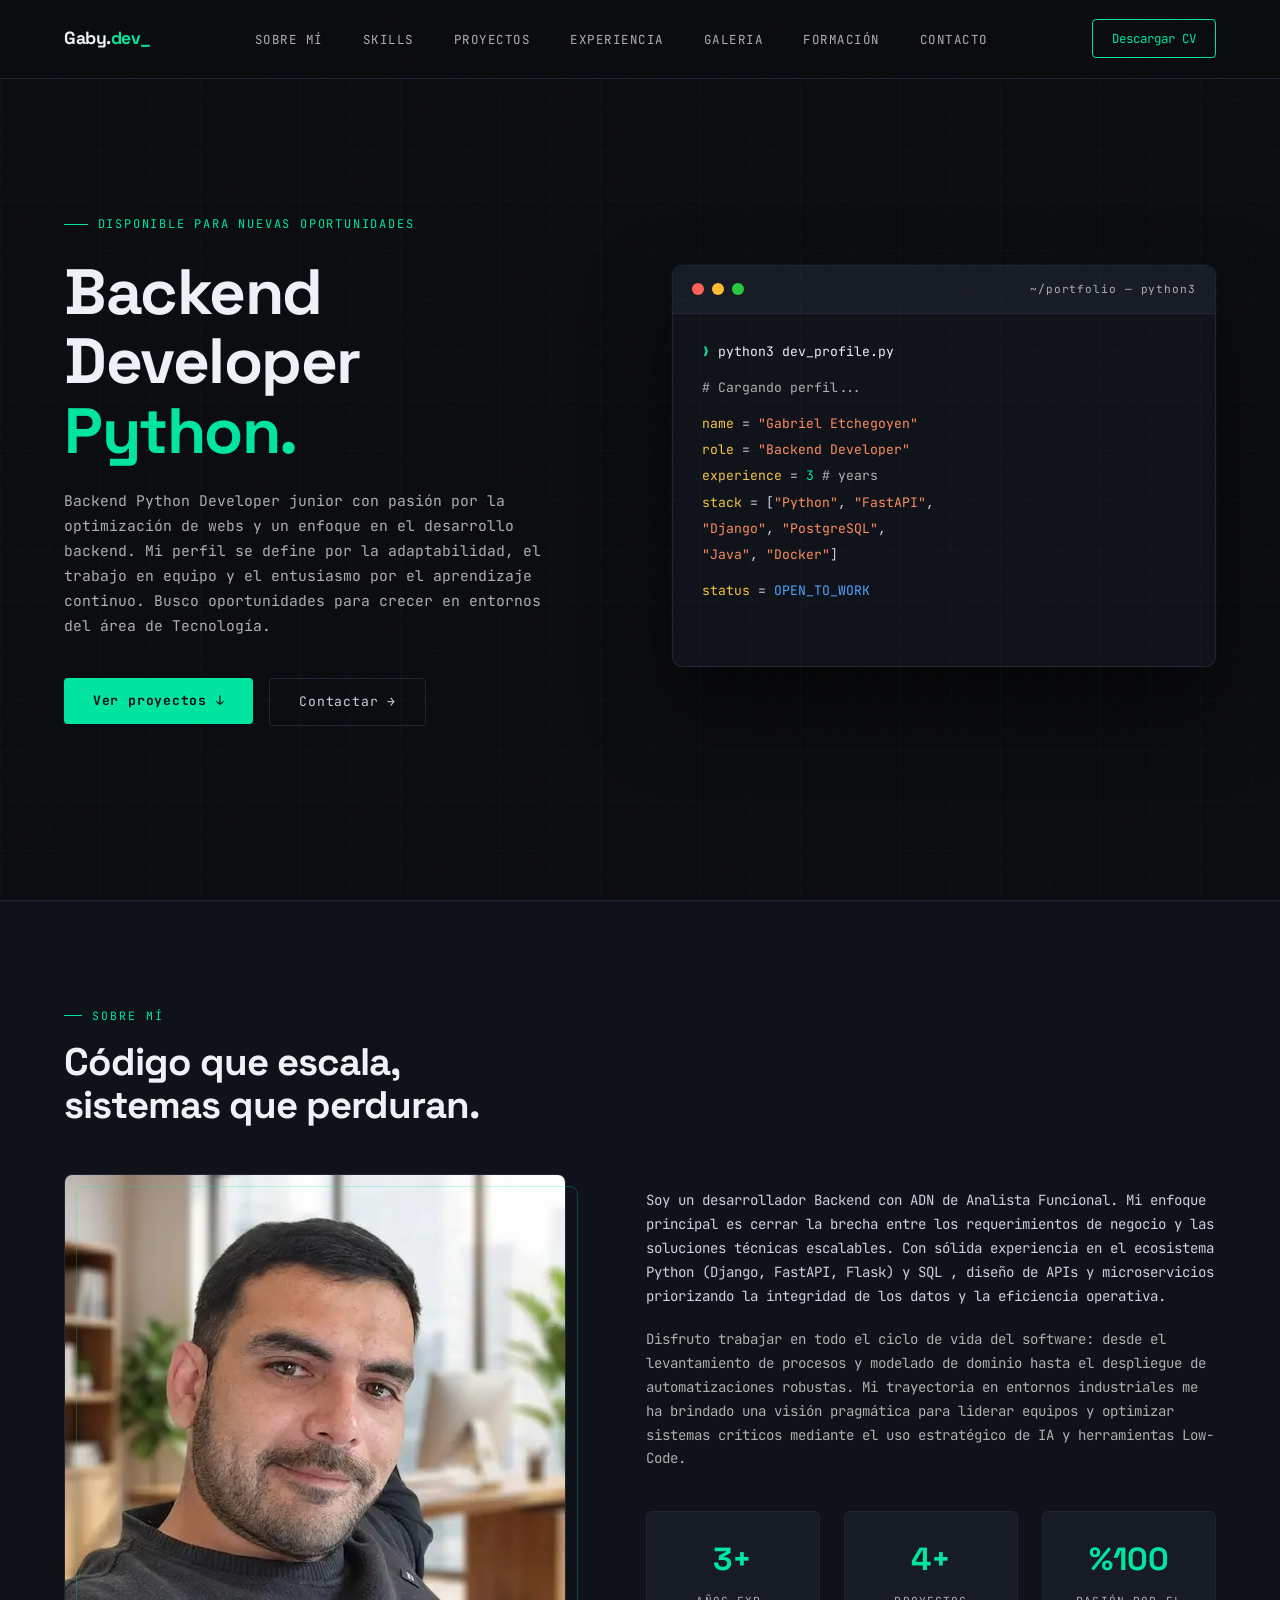
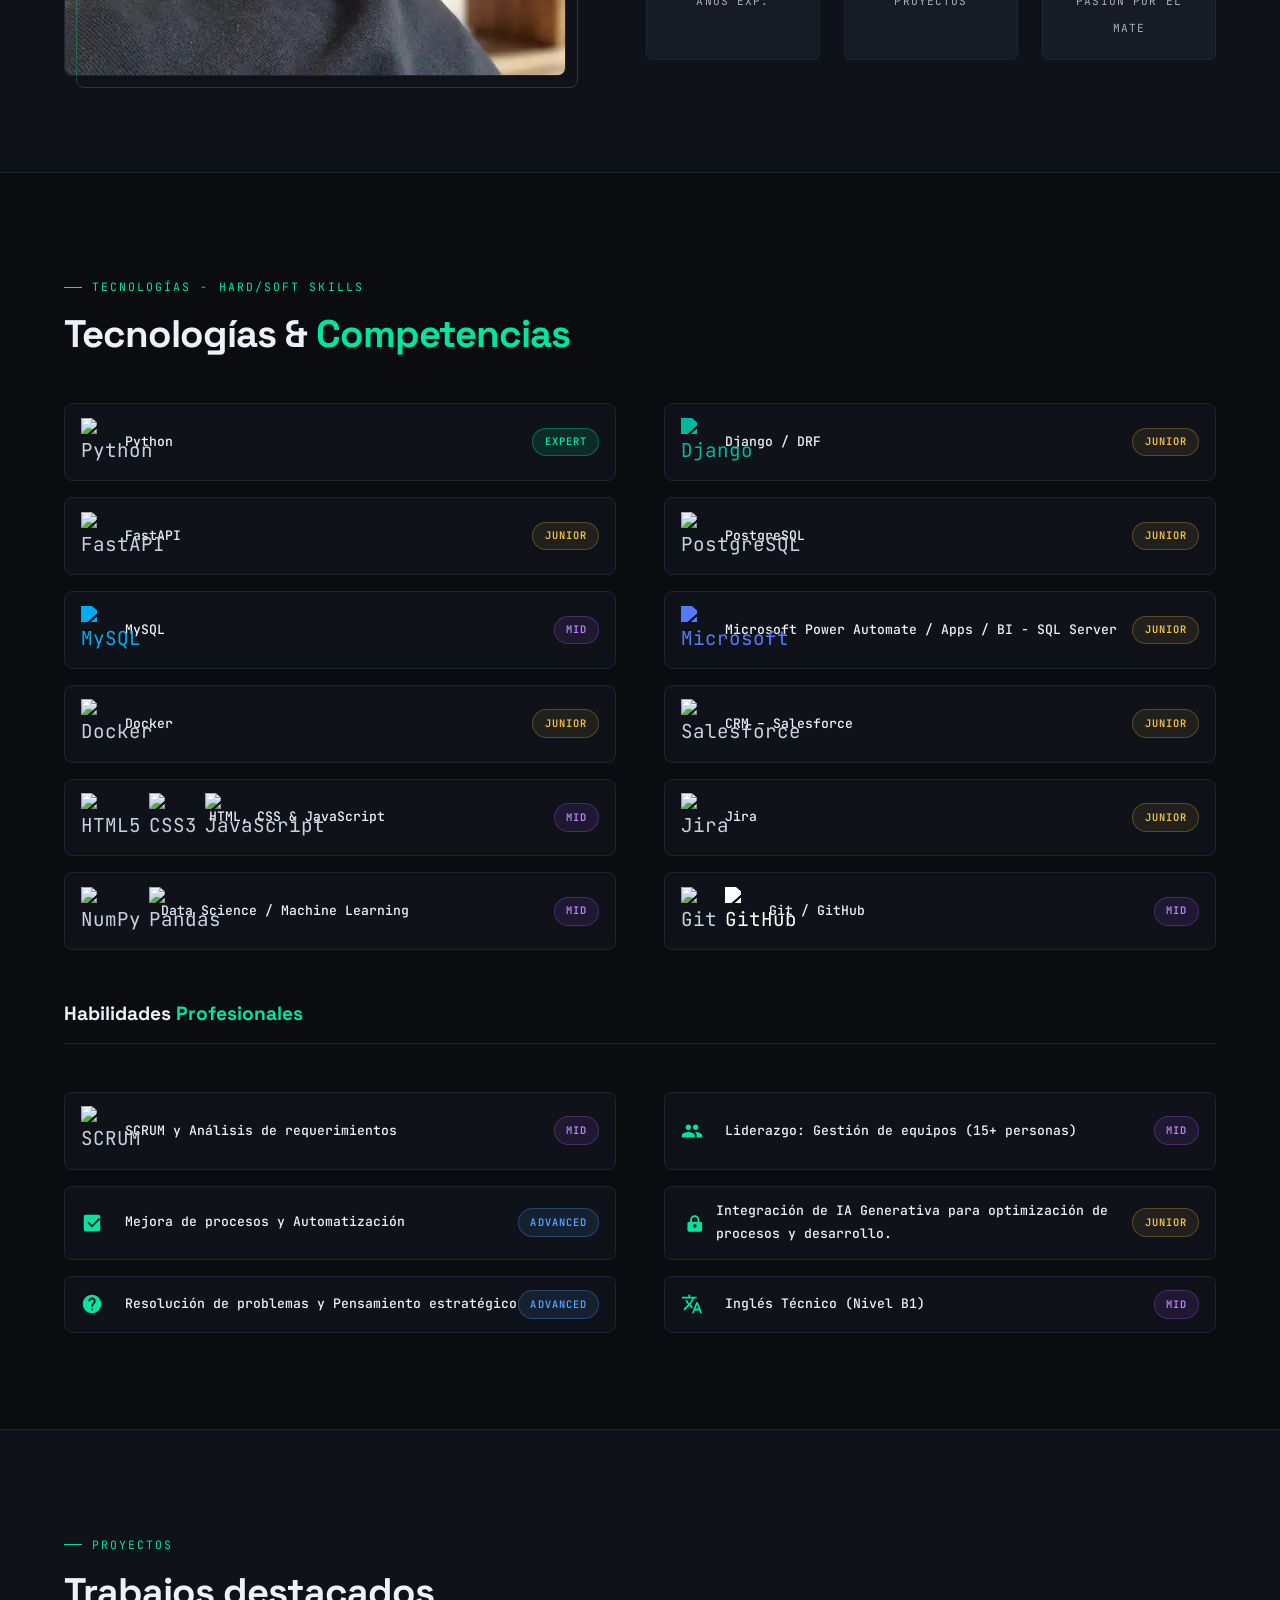
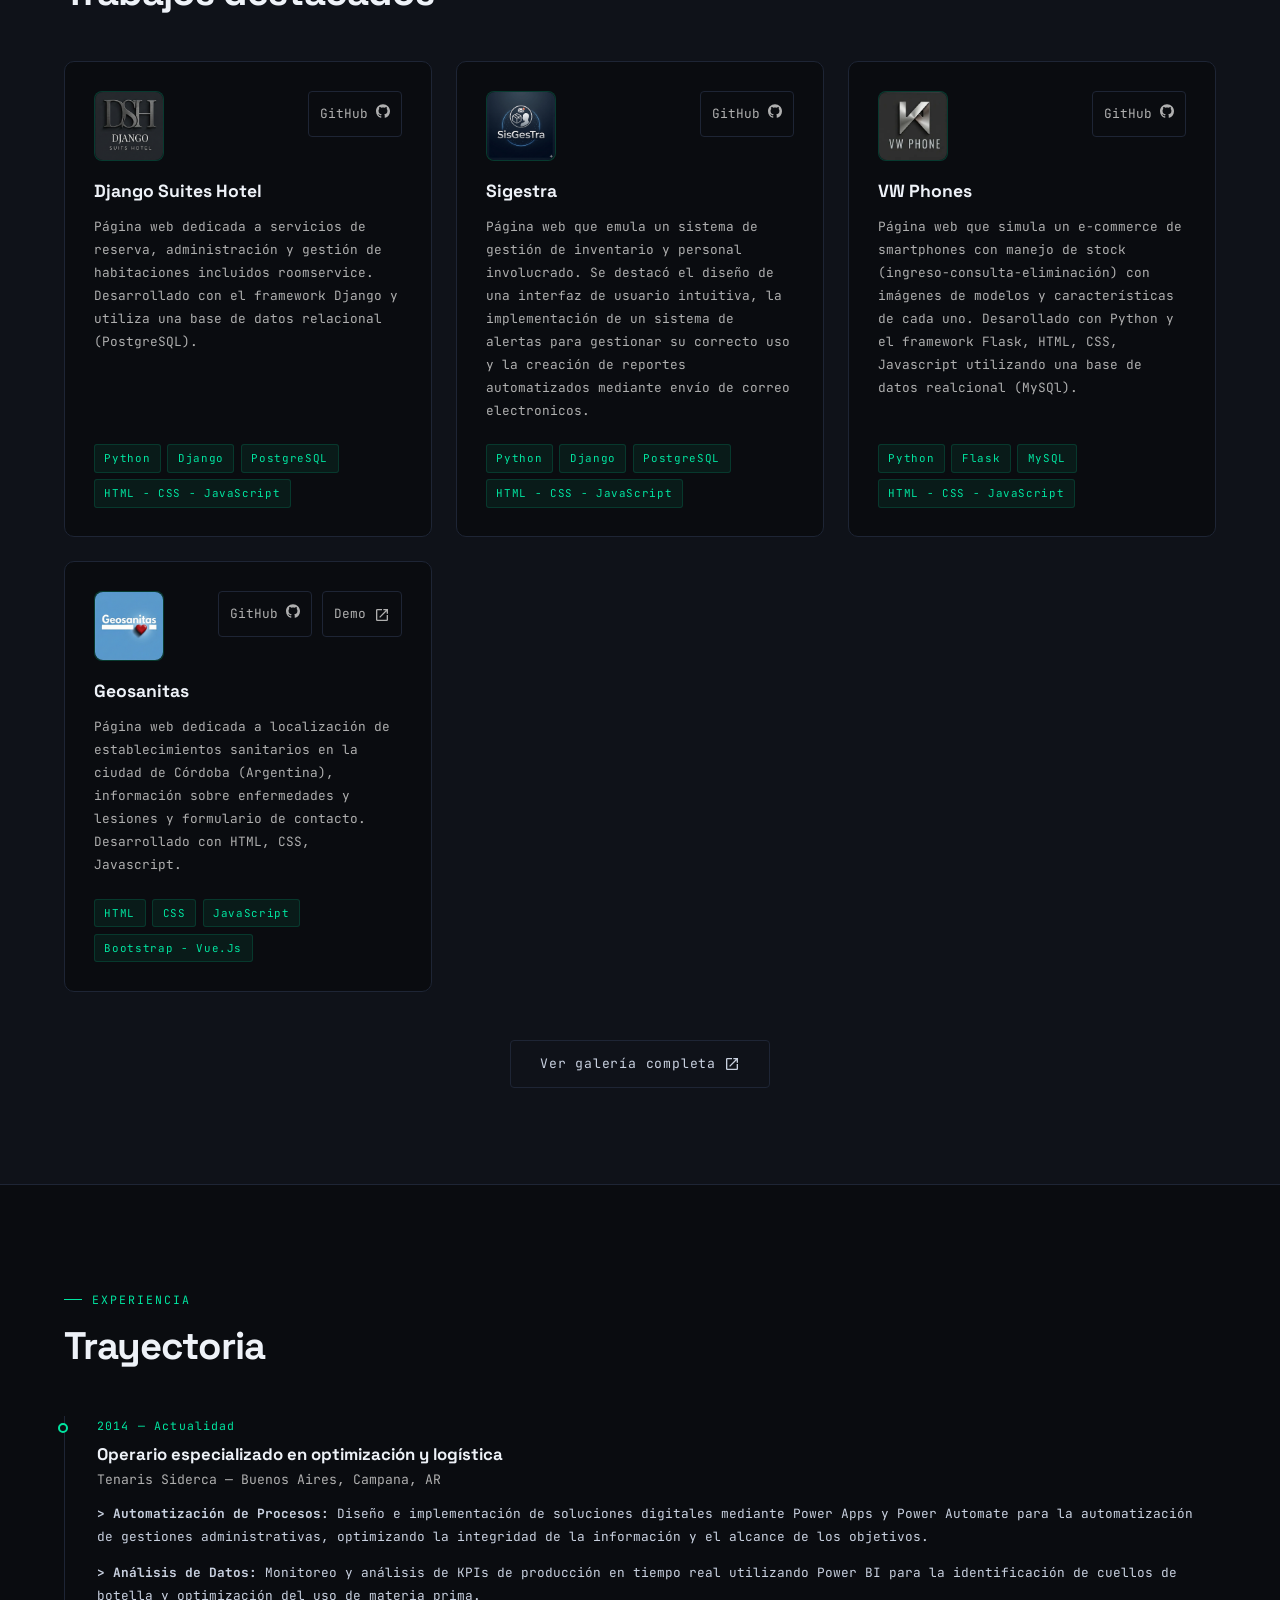
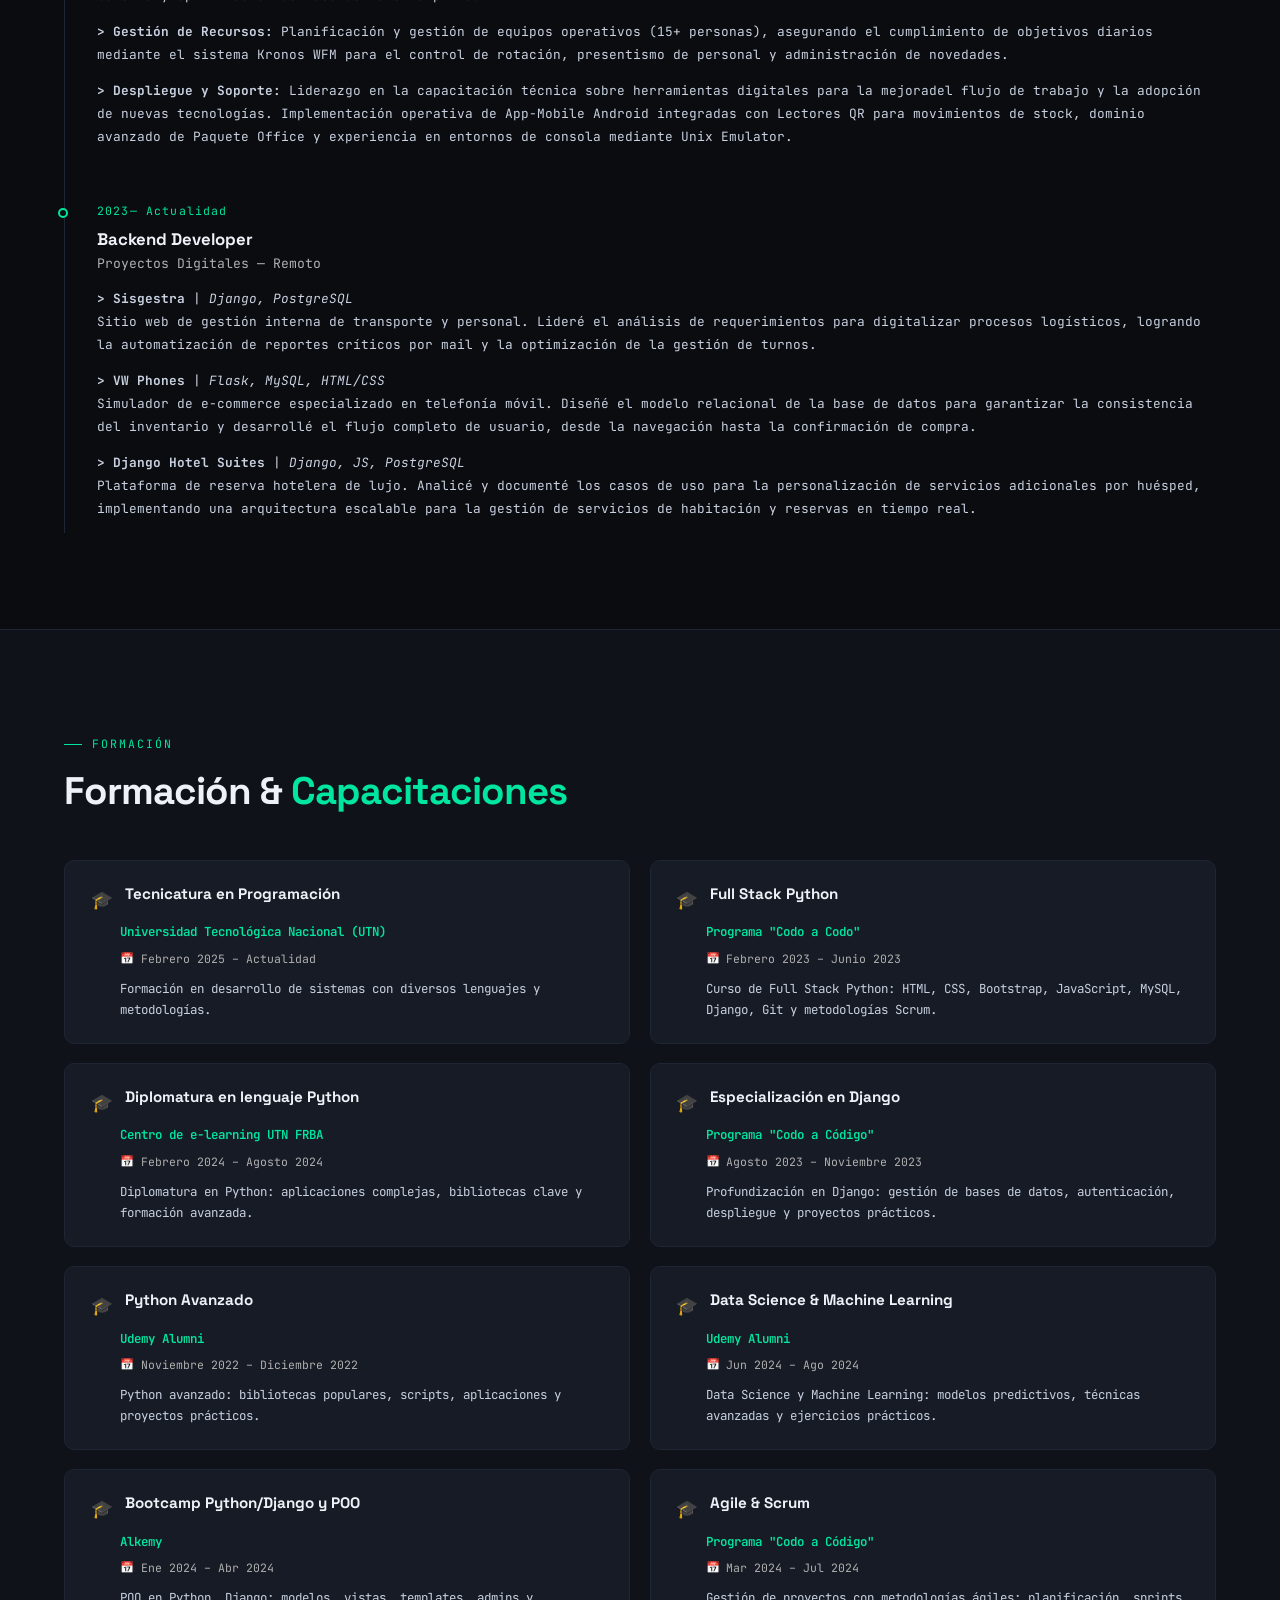
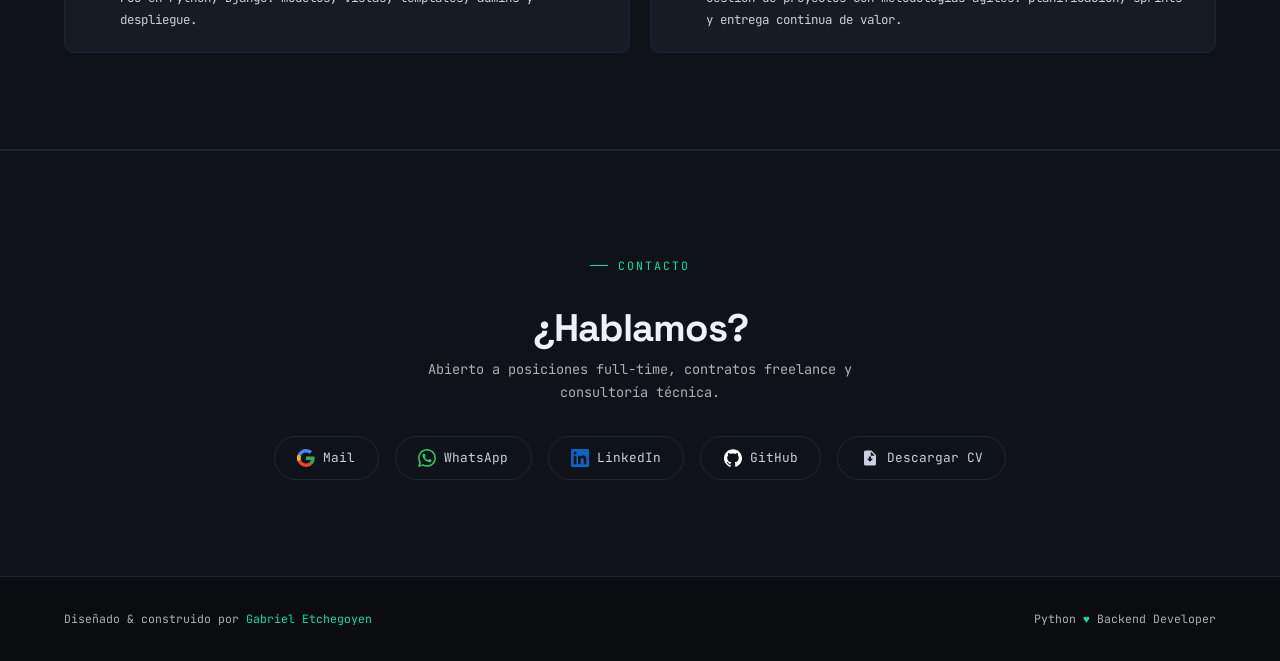
==== commit f5887955: "Responsive sección index" ====
--- a/index.html
+++ b/index.html
@@ -52,7 +52,7 @@
       Busco oportunidades para crecer en entornos del área de Tecnología.
     </p>
     <div class="hero-actions">
-      <a href="#projects" class="btn-primary">Ver proyectos <strong>↓</strong> </a>
+      <a href="#projects" class="btn-primary">Ver proyectos ↓</a>
       <a href="#contact" class="btn-ghost">Contactar → </a>
     </div>
   </div>
--- a/assets/styles.css
+++ b/assets/styles.css
@@ -168,9 +168,11 @@
       margin-top: 2.5rem;
       opacity: 0;
       animation: fadeUp .6s .65s forwards;
+      align-items: flex-start;
     }
 
     .btn-primary {
+      
       padding: .75rem 1.8rem;
       background: var(--green);
       color: var(--bg);
@@ -186,12 +188,14 @@
     }
 
     .btn-primary:hover {
-  background: #00ffb3;
-  transform: translateY(-2px);
-  box-shadow: 0 2px 4px var(--muted);
+      
+      background: #00ffb3;
+      transform: translateY(-2px);
+      box-shadow: 0 2px 4px var(--muted);
 }
 
     .btn-ghost {
+       
       padding: .75rem 1.8rem;
       border: 1px solid var(--border);
       color: var(--text);
@@ -893,9 +897,18 @@
       padding: .65rem 1.8rem;
     }
  
-    /* ══════════════════════════════════════
-       RESPONSIVE — 1024px  (laptops chicas)
-    ══════════════════════════════════════ */
+    
+
+    /* RESPONSIVE — 1130px */
+
+    @media (max-width: 1130px) {
+      nav { padding: 1rem 2rem; }
+      nav ul { gap: 1rem; }
+      nav ul a { font-size: .68rem; letter-spacing: .06em; }
+      .nav-cta { font-size: .68rem; padding: .45rem .9rem; white-space: nowrap; }
+    }
+
+    /* RESPONSIVE — 1024px  */
     @media (max-width: 1024px) {
       nav { padding: 1rem 2rem; }
       nav ul { gap: 1.5rem; }
@@ -905,29 +918,51 @@
       section { padding: 5rem 2rem; }
       footer { padding: 2rem; }
     }
- 
+
+
+     /* RESPONSIVE — 1010px  (about columna)*/
+    @media (max-width: 1010px) {
+      .about-grid { grid-template-columns: 1fr; gap: 2.5rem; }
+      .about-img-wrap { max-width: 280px; margin: 0 auto; }
+      .about-img img { width: 100%; height: 100%; object-fit: cover; }
+    }
+
+ 
+       /* ══════════════════════════════════════
+       RESPONSIVE — 930px  (nav intermedio)
+    ══════════════════════════════════════ */
+    @media (max-width: 930px) {
+      nav { padding: 1rem 1.5rem; }
+      nav ul { gap: .8rem; }
+      nav ul a { font-size: .65rem; letter-spacing: .04em; }
+      .nav-cta { font-size: .65rem; padding: .4rem .7rem; white-space: nowrap; }
+
+      .hero-actions{white-space: nowrap;}
+
+      #hero { align-items: start; }
+      
+
+    }
+
     /* ══════════════════════════════════════
        RESPONSIVE — 768px  (tablets)
     ══════════════════════════════════════ */
+    /* nav: hamburger debajo de 768px */
+    @media (max-width: 767px) {
+      nav ul { display: none; }
+      .nav-cta { display: none; }
+      .hamburger { display: flex; }
+    }
+ 
+    /* layout: tablet hasta 768px */
     @media (max-width: 768px) {
-      /* Nav */
-      nav { padding: 1rem 1.5rem; }
-      nav ul { gap: 1rem; }
-      nav ul a { font-size: .65rem; letter-spacing: .05em; }
-
-      .nav-cta { 
-        font-size: .65rem; 
-        padding: .4rem .8rem;
-        white-space: nowrap;
-      }
- 
       /* Hero */
       #hero {
         grid-template-columns: 1fr;
         padding: 6rem 1.5rem 3rem;
         gap: 3rem;
       }
- 
+       
       .terminal { max-width: 100%; }
  
       /* About */
@@ -954,9 +989,7 @@
     ══════════════════════════════════════ */
     @media (max-width: 425px) {
         nav { padding: .9rem 1.2rem; }
-        nav ul { display: none; }
-        .nav-cta { display: none; }
-        .hamburger { display: flex; }
+        
  
       h1 { font-size: clamp(2.2rem, 10vw, 2.8rem); letter-spacing: -1px; }
       h2 { font-size: clamp(1.6rem, 7vw, 2rem); }
@@ -981,7 +1014,7 @@
       .contact-chip { font-size: .75rem; padding: .55rem 1rem; }
  
       section { padding: 3.5rem 1.2rem; }
-    
+    }
  
     /* ══════════════════════════════════════
        RESPONSIVE — 375px  (mobile chico)
@@ -989,7 +1022,7 @@
   @media (max-width: 375px) {
   /* Fix global overflow */
       body { overflow-x: hidden; }
-      * { max-width: 100%; }
+      
 
       nav { padding: .85rem 1rem; }
 
@@ -1026,4 +1059,4 @@
       .contact-chip { width: 100%; justify-content: center; }
 
       /* General */
-      section { padding: 3rem 1rem; }}}+      section { padding: 3rem 1rem; }}
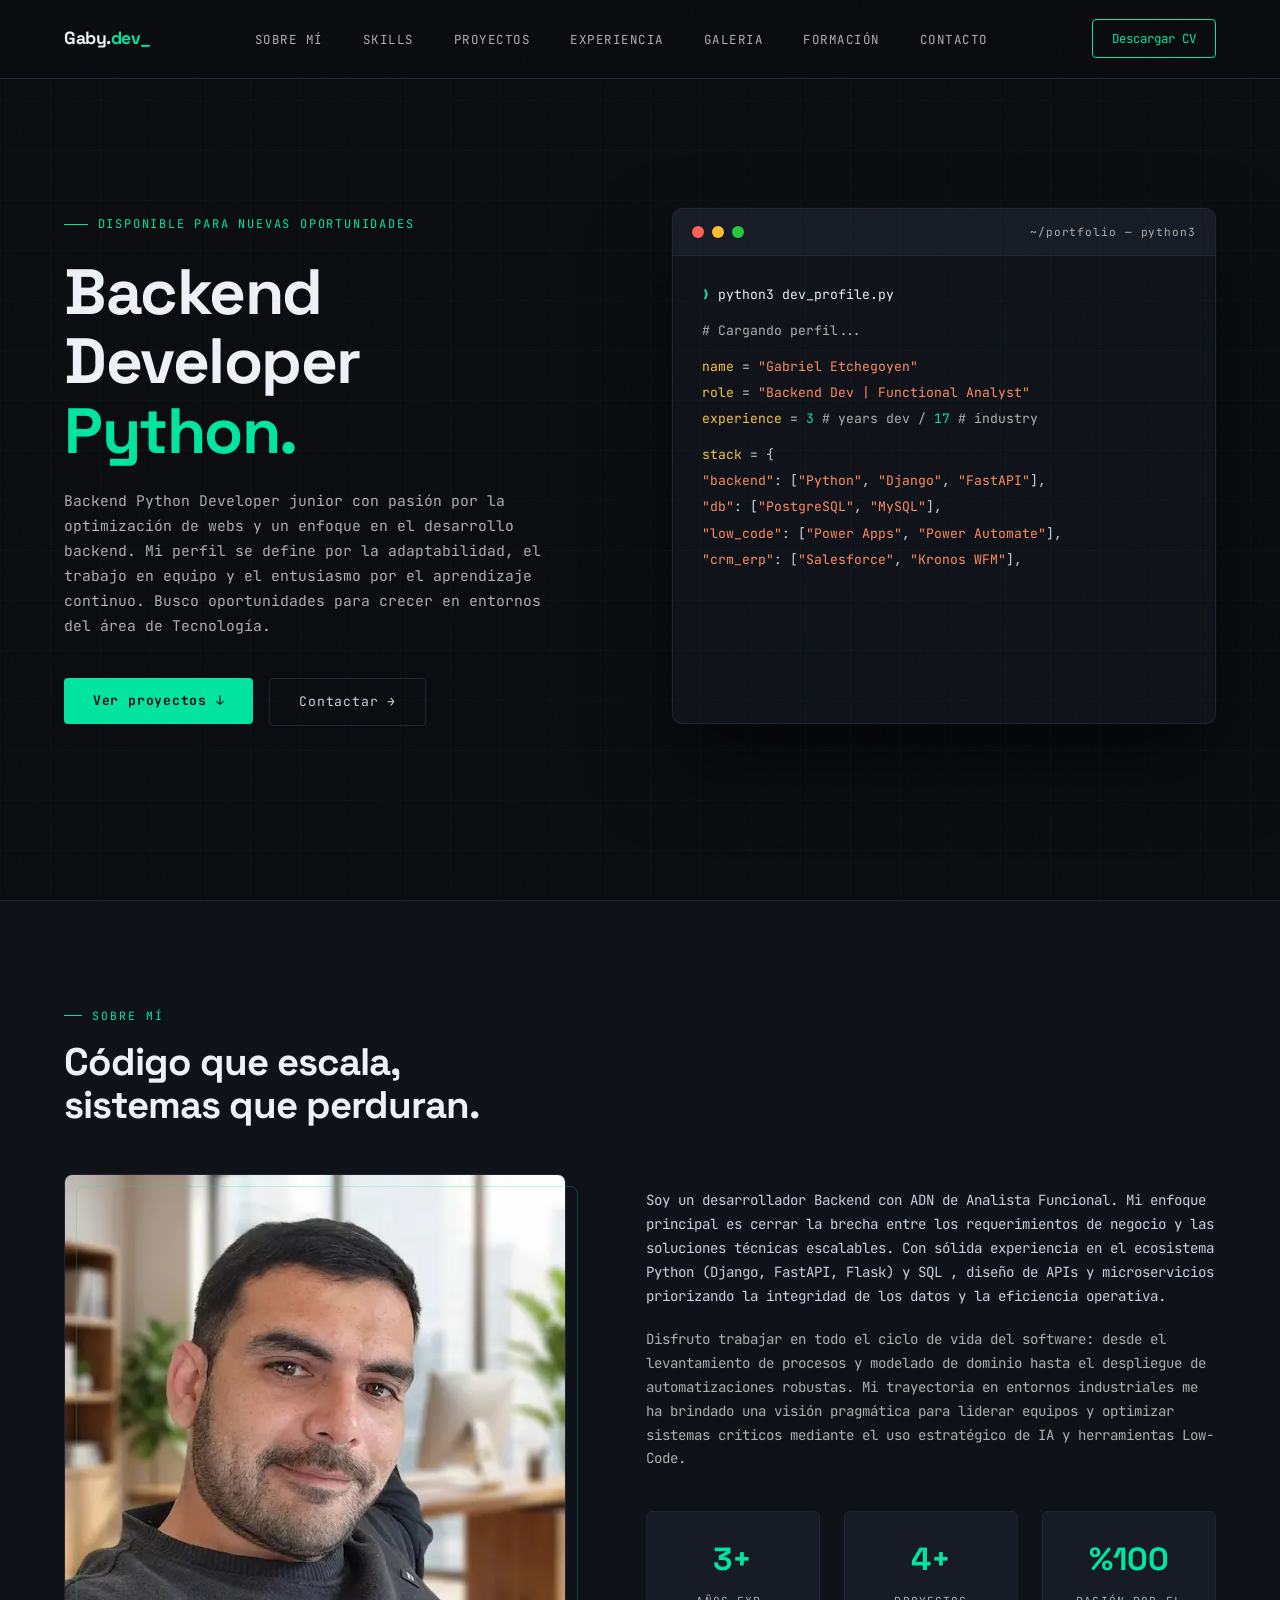
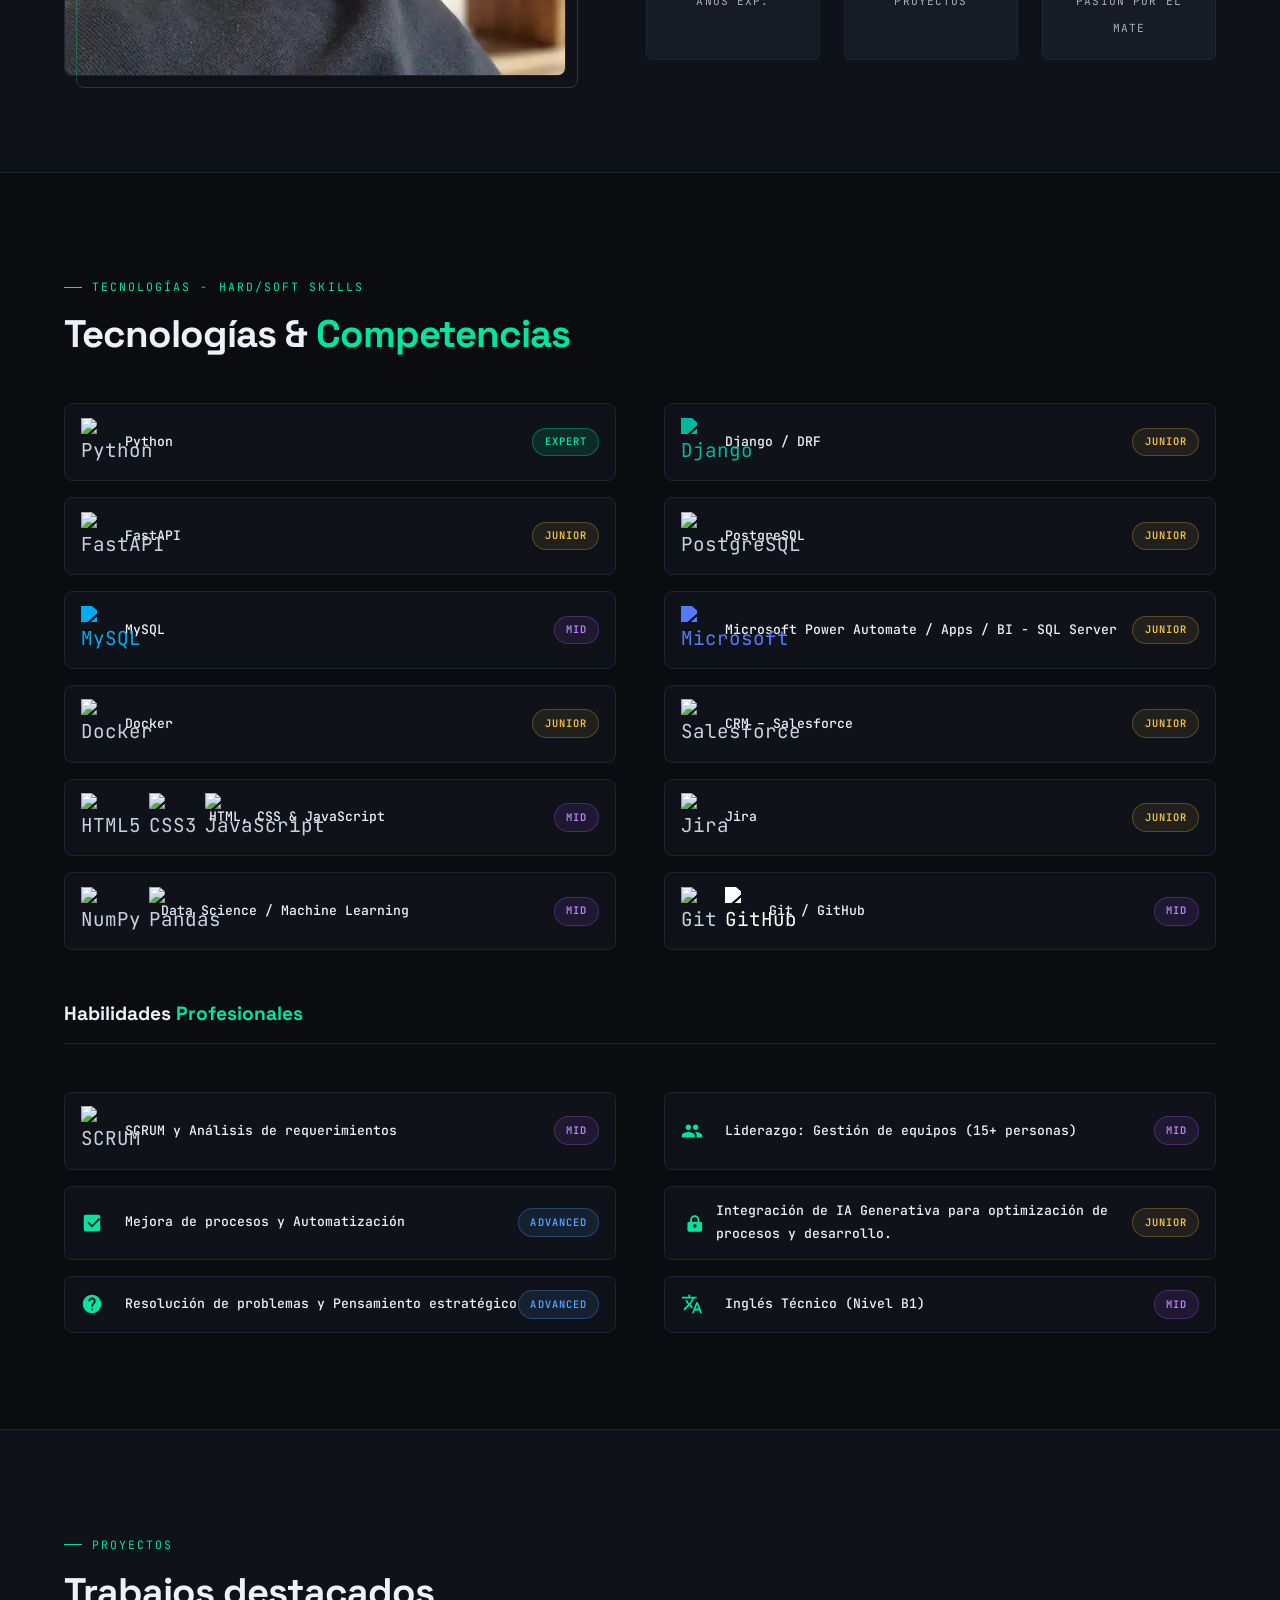
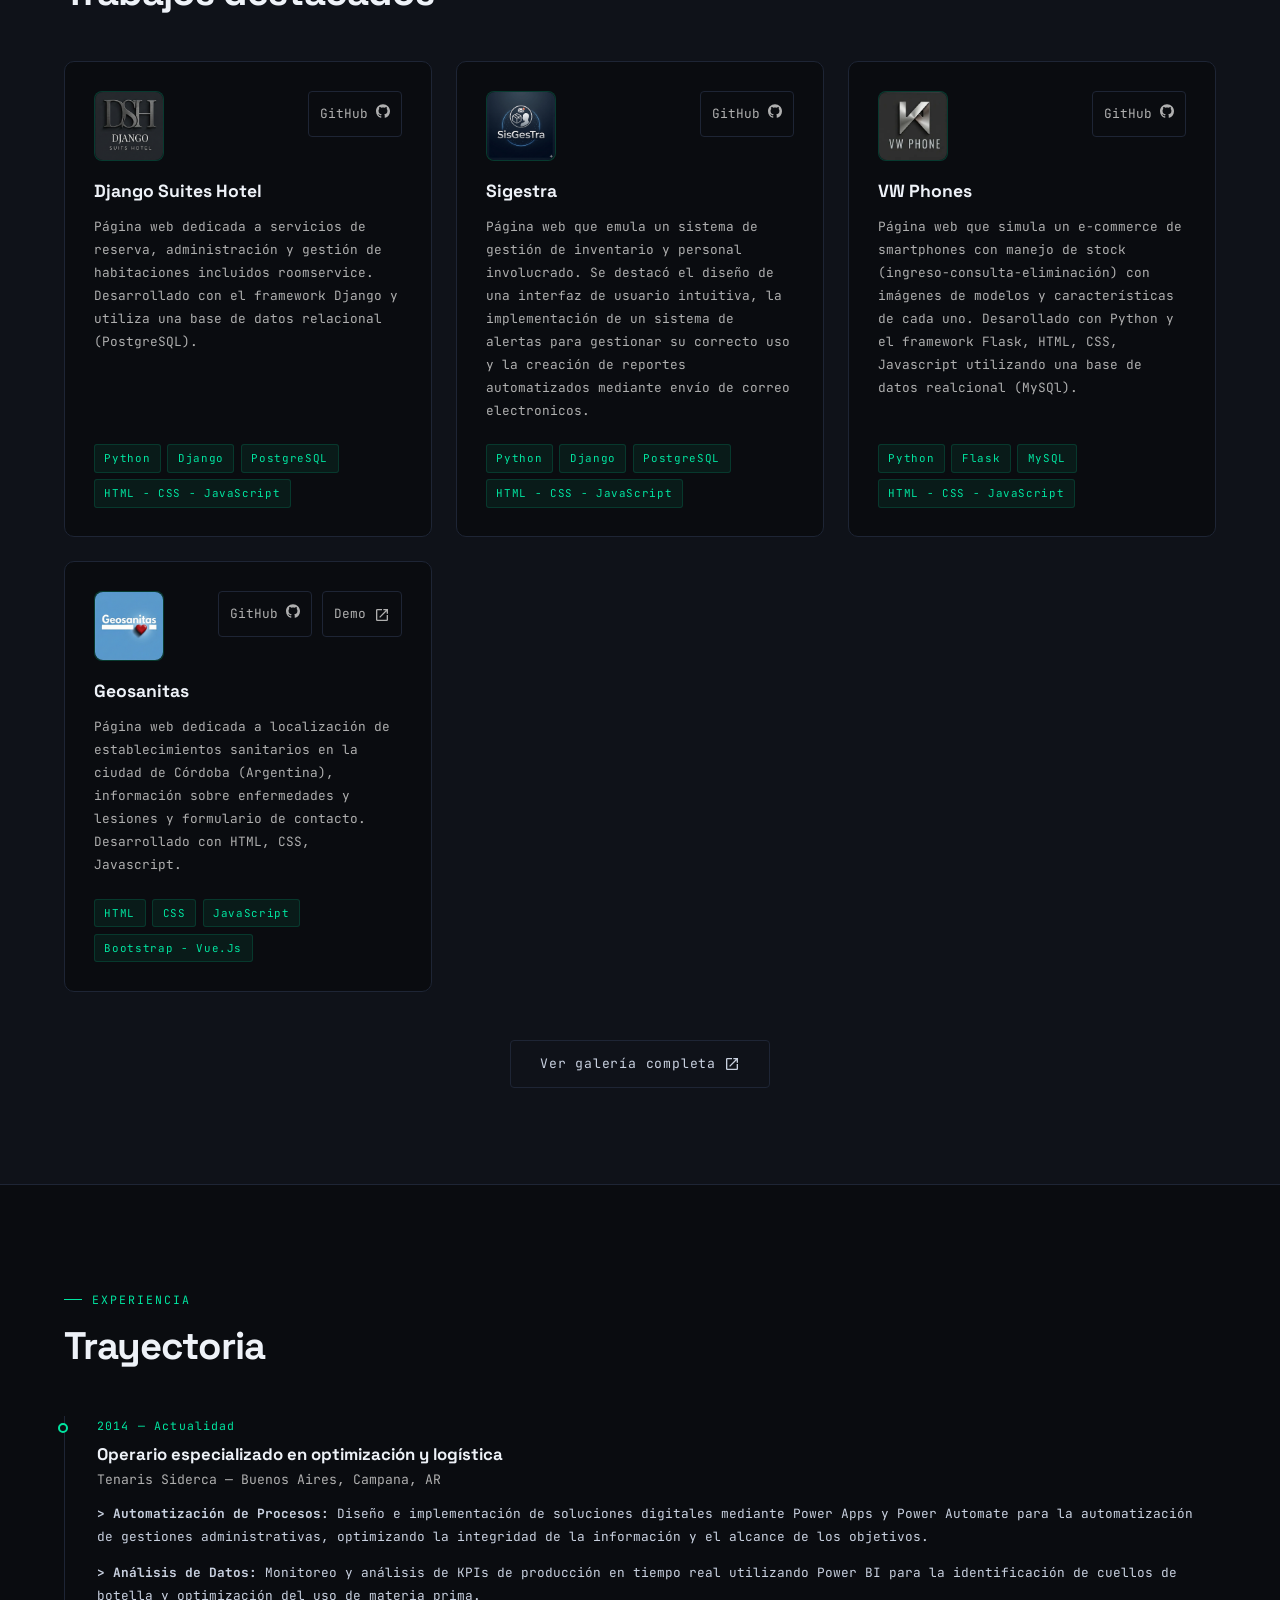
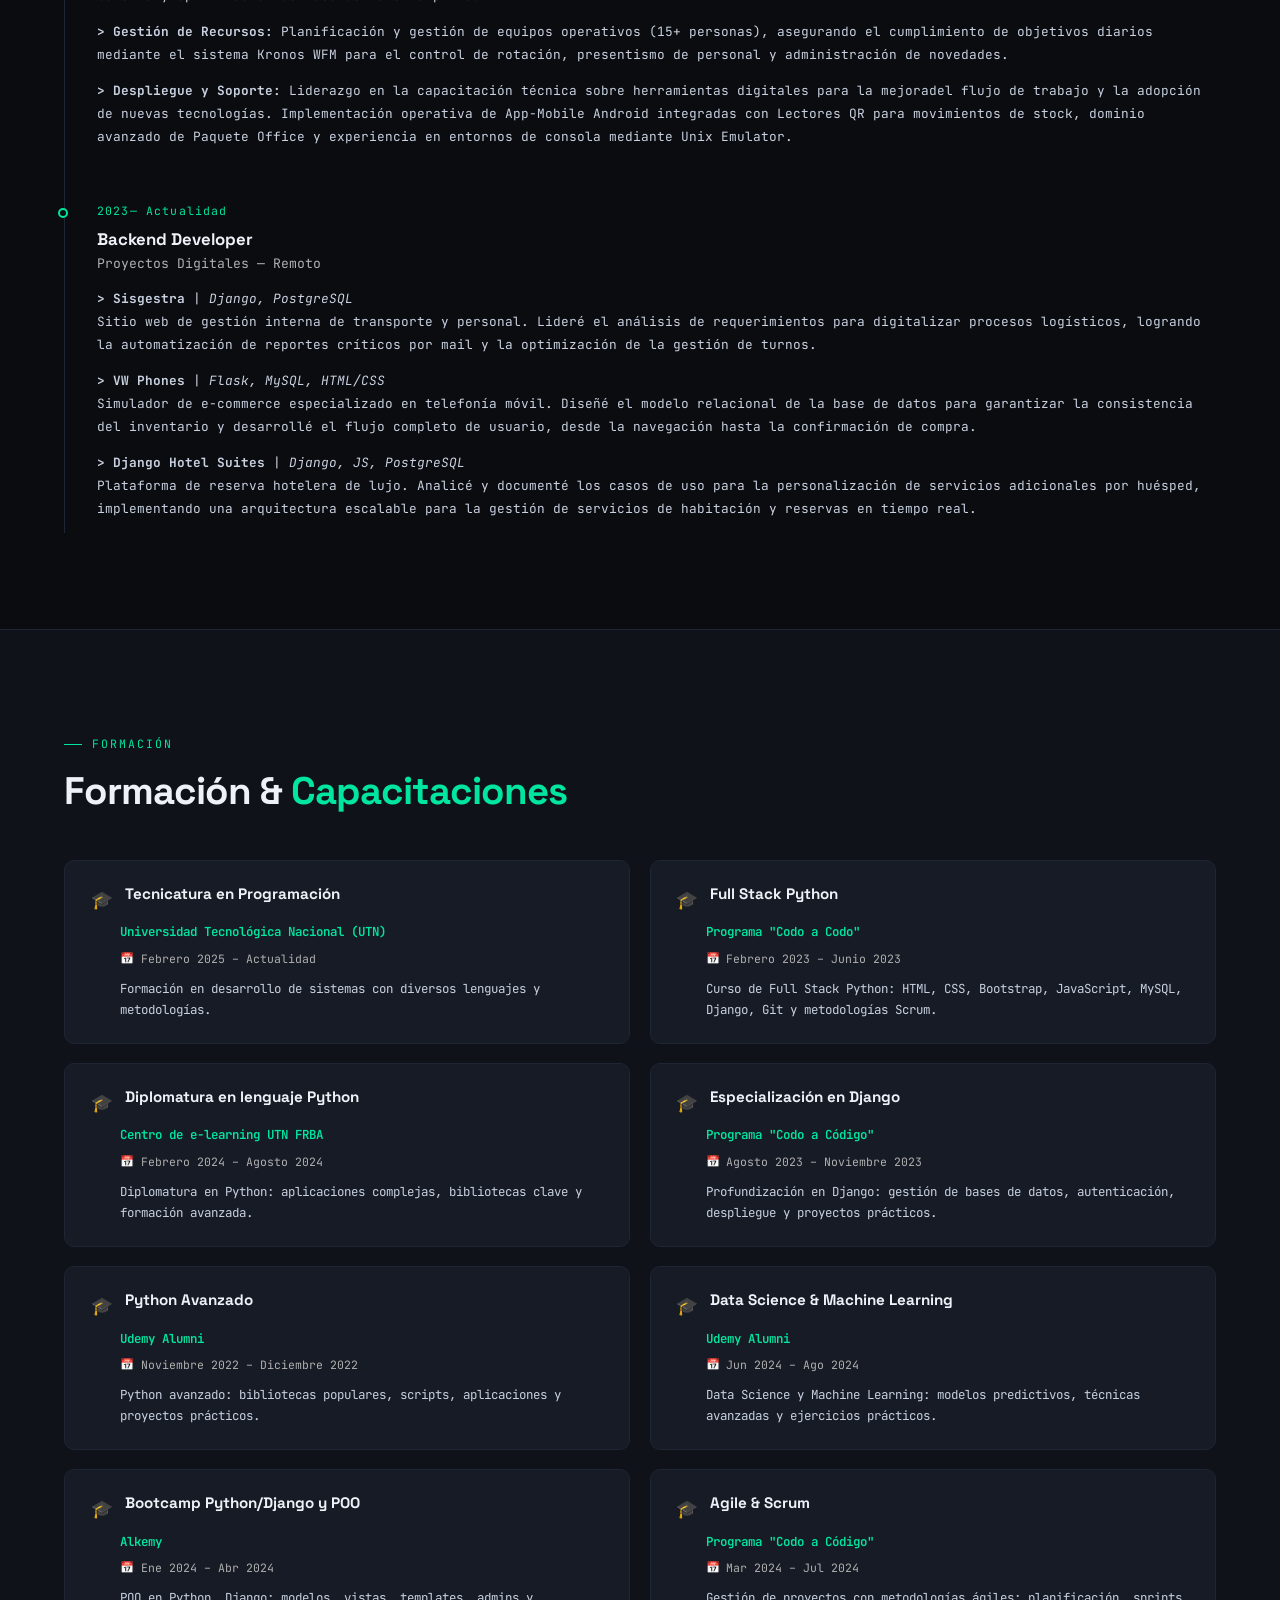
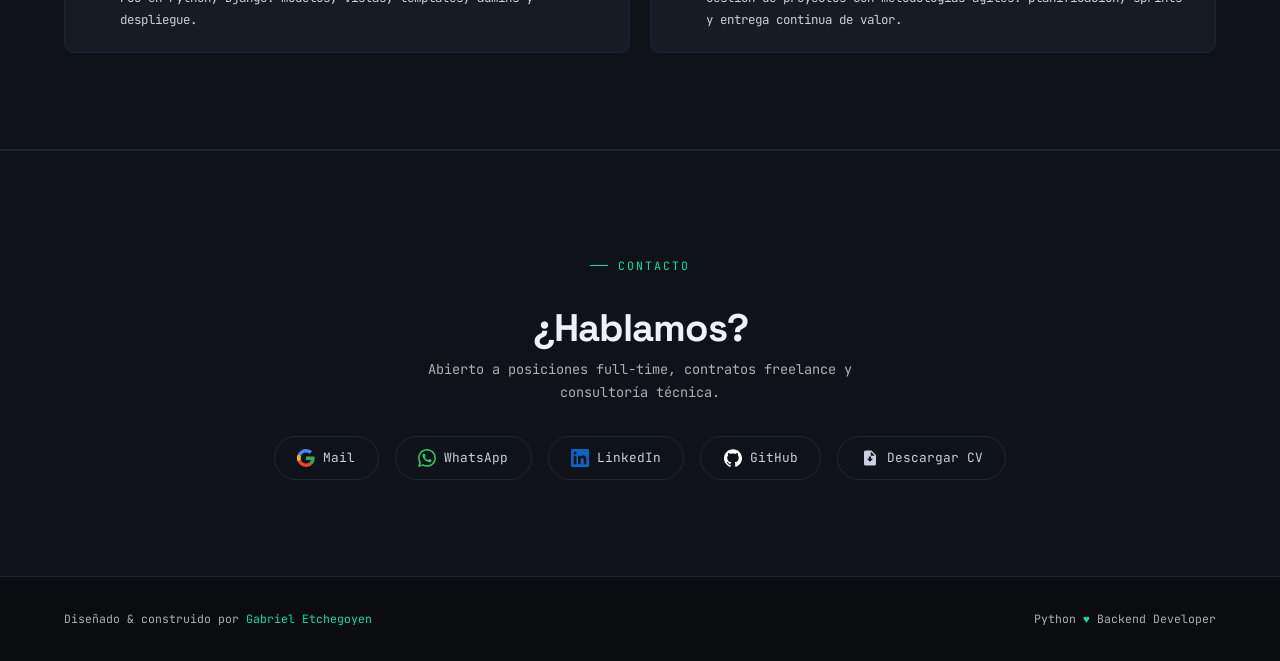
==== commit 0cbf905a: "fix front-end" ====
--- a/index.html
+++ b/index.html
@@ -3,13 +3,18 @@
 <head>
   <meta charset="UTF-8" />
   <meta name="viewport" content="width=device-width, initial-scale=1.0" />
-  <title>Gaby Etchegoyen Portfolio</title>
+  <title>Gaby.dev | Backend Developer</title>
   <link href="https://fonts.googleapis.com/css2?family=JetBrains+Mono:wght@300;400;500;700&family=Space+Grotesk:wght@400;500;600;700&display=swap" rel="stylesheet" />
   <link rel="stylesheet" href="assets/styles.css">
+  <link rel="icon" type="image/x-icon" href="assets/files/favicon/favicon.ico">
+  <link rel="icon" type="image/png" sizes="32x32" href="assets/files/favicon/favicon-32x32.png">
+  <link rel="icon" type="image/png" sizes="16x16" href="assets/files/favicon/favicon-16x16.png">
+  <link rel="apple-touch-icon" sizes="180x180" href="assets/files/favicon/apple-touch-icon.png">
 </head>
 <body>
 
-<!-- NAV -->
+<!-- Nav -->
+
 <nav>
   <div class="nav-logo"><a style="color:var(--green);text-decoration: none;" href="index.html#hero"><span>Gaby.</span>dev<span style="color:var(--green)">_</span></a></div>
   <ul>
@@ -23,12 +28,15 @@
     <li><a href="#contact">contacto</a></li>
   </ul>
   <a href="assets/files/Cv_Etchegoyen_Gabriel_Python_Developer.pdf" download="Cv_Etchegoyen_Gabriel_Python_Developer.pdf" class="nav-cta">Descargar CV</a>
+  
+  <!-- Botón Hamburger -->
+
   <button class="hamburger" id="hamburger" aria-label="Abrir menú">
   <span></span><span></span><span></span>
   </button>
 </nav>
 
- 
+  <!-- Menú mobile -->
 
   <div class="mobile-menu" id="mobile-menu">
   <a href="#about" class="mobile-link">sobre mí</a>
@@ -41,7 +49,8 @@
   <a href="assets/files/Cv_Etchegoyen_Gabriel_Python_Developer.pdf" download="Cv_Etchegoyen_Gabriel_Python_Developer.pdf" class="nav-cta">Descargar CV</a>
 </div>
 
-<!-- HERO -->
+<!-- Hero -->
+
 <section id="hero">
   <div class="hero-content">
     <div class="hero-eyebrow">disponible para nuevas oportunidades</div>
@@ -70,11 +79,16 @@
       <span class="t-line"><span class="t-comment"># Cargando perfil...</span></span>
       <span class="t-blank"></span>
       <span class="t-line"><span class="t-key">name</span>        = <span class="t-str">"Gabriel Etchegoyen"</span></span>
-      <span class="t-line"><span class="t-key">role</span>        = <span class="t-str">"Backend Developer"</span></span>
-      <span class="t-line"><span class="t-key">experience</span>  = <span class="t-num">3</span> <span class="t-comment"># years</span></span>
-      <span class="t-line"><span class="t-key">stack</span>       = [<span class="t-str">"Python"</span>, <span class="t-str">"FastAPI"</span>,</span>
-      <span class="t-line">               <span class="t-str">"Django"</span>, <span class="t-str">"PostgreSQL"</span>,</span>
-      <span class="t-line">               <span class="t-str">"Java"</span>, <span class="t-str">"Docker"</span>]</span>
+      <span class="t-line"><span class="t-key">role</span>        = <span class="t-str">"Backend Dev | Functional Analyst"</span></span>
+      <span class="t-line"><span class="t-key">experience</span>  = <span class="t-num">3</span> <span class="t-comment"># years dev / <span class="t-num">17</span> # industry</span></span>
+      <span class="t-blank"></span>
+      <span class="t-line"><span class="t-key">stack</span> = {</span>
+      <span class="t-line">  <span class="t-str">"backend"</span>:  [<span class="t-str">"Python"</span>, <span class="t-str">"Django"</span>, <span class="t-str">"FastAPI"</span>],</span>
+      <span class="t-line">  <span class="t-str">"db"</span>:       [<span class="t-str">"PostgreSQL"</span>, <span class="t-str">"MySQL"</span>],</span>
+      <span class="t-line">  <span class="t-str">"low_code"</span>: [<span class="t-str">"Power Apps"</span>, <span class="t-str">"Power Automate"</span>],</span>
+      <span class="t-line">  <span class="t-str">"crm_erp"</span>:  [<span class="t-str">"Salesforce"</span>, <span class="t-str">"Kronos WFM"</span>],</span>
+      <span class="t-line">  <span class="t-str">"tools"</span>:    [<span class="t-str">"Git"</span>, <span class="t-str">"Power BI"</span>, <span class="t-str">"Scrum"</span>]</span>
+      <span class="t-line">}</span>
       <span class="t-blank"></span>
       <span class="t-line"><span class="t-key">status</span>      = <span class="t-val">OPEN_TO_WORK</span></span>
       <span class="t-blank"></span>
@@ -83,7 +97,8 @@
   </div>
 </section>
 
-<!-- ABOUT -->
+<!-- Sobre mí -->
+
 <section id="about">
   <div class="section-label">sobre mí</div>
   <h2>Código que escala,<br>sistemas que perduran.</h2>
@@ -120,7 +135,8 @@
   </div>
 </section>
 
-<!-- SKILLS -->
+<!-- Skills -->
+
 <section id="skills">
   <div class="section-label">tecnologías - hard/soft skills</div>
   <h2>Tecnologías & <span style="color:var(--green)">Competencias</span></h2>
@@ -254,6 +270,7 @@
   </div>
 
   <!-- SKILLS - Hard and Soft Skills -->
+
   <h3 style="font-family:var(--font-sans);font-size:1.2rem;font-weight:700;color:var(--heading);margin-top:3rem;margin-bottom:1.5rem;padding-bottom:.75rem;border-bottom:1px solid var(--border);">
     Habilidades <span style="color:var(--green)">Profesionales</span>
   </h3>
@@ -324,7 +341,8 @@
 
 </section>
 
-<!-- PROJECTS -->
+<!-- Proyectos -->
+
 <section id="projects">
   <div class="section-label">proyectos</div>
   <h2>Trabajos destacados</h2>
@@ -444,7 +462,8 @@
 
 </section>
 
-<!-- EXPERIENCE -->
+<!-- Experiencia -->
+
 <section id="experience">
   <div class="section-label">experiencia</div>
   <h2>Trayectoria</h2>
@@ -485,7 +504,8 @@
   </div>
 </section>
 
-<!-- FORMACIÓN -->
+<!-- Formación -->
+
 <section id="formacion">
   <div class="section-label">formación</div>
   <h2>Formación & <span style="color:var(--green)">Capacitaciones</span></h2>
@@ -575,7 +595,8 @@
   </div>
 </section>
 
-<!-- CONTACT -->
+<!-- Contacto -->
+
 <section id="contact">
   <div class="section-label">contacto</div>
   <h2>¿Hablamos?</h2>
@@ -584,6 +605,7 @@
 <div class="contact-links">
 
   <!-- Mail (Gmail G) -->
+
   <a href="mailto: gabrieletchegoyen@gmail.com" class="contact-chip">
     <svg xmlns="http://www.w3.org/2000/svg" viewBox="0 0 48 48" width="18" height="18">
       <path fill="#4285F4" d="M24 9.5c3.54 0 6.71 1.22 9.21 3.6l6.85-6.85C35.9 2.38 30.47 0 24 0 14.62 0 6.51 5.38 2.56 13.22l7.98 6.19C12.43 13.72 17.74 9.5 24 9.5z"/>
@@ -595,6 +617,7 @@
   </a>
 
   <!-- WhatsApp -->
+
   <a href="https://wa.me/5493489650663" target="_blank" rel="noopener" class="contact-chip">
     <svg xmlns="http://www.w3.org/2000/svg" viewBox="0 0 24 24" width="18" height="18" fill="#25D366">
       <path d="M17.472 14.382c-.297-.149-1.758-.867-2.03-.967-.273-.099-.471-.148-.67.15-.197.297-.767.966-.94 1.164-.173.199-.347.223-.644.075-.297-.15-1.255-.463-2.39-1.475-.883-.788-1.48-1.761-1.653-2.059-.173-.297-.018-.458.13-.606.134-.133.298-.347.446-.52.149-.174.198-.298.298-.497.099-.198.05-.371-.025-.52-.075-.149-.669-1.612-.916-2.207-.242-.579-.487-.5-.669-.51-.173-.008-.371-.01-.57-.01-.198 0-.52.074-.792.372-.272.297-1.04 1.016-1.04 2.479 0 1.462 1.065 2.875 1.213 3.074.149.198 2.096 3.2 5.077 4.487.709.306 1.262.489 1.694.625.712.227 1.36.195 1.871.118.571-.085 1.758-.719 2.006-1.413.248-.694.248-1.289.173-1.413-.074-.124-.272-.198-.57-.347m-5.421 7.403h-.004a9.87 9.87 0 01-5.031-1.378l-.361-.214-3.741.982.998-3.648-.235-.374a9.86 9.86 0 01-1.51-5.26c.001-5.45 4.436-9.884 9.888-9.884 2.64 0 5.122 1.03 6.988 2.898a9.825 9.825 0 012.893 6.994c-.003 5.45-4.437 9.884-9.885 9.884m8.413-18.297A11.815 11.815 0 0012.05 0C5.495 0 .16 5.335.157 11.892c0 2.096.547 4.142 1.588 5.945L.057 24l6.305-1.654a11.882 11.882 0 005.683 1.448h.005c6.554 0 11.89-5.335 11.893-11.893a11.821 11.821 0 00-3.48-8.413z"/>
@@ -603,6 +626,7 @@
   </a>
 
   <!-- LinkedIn -->
+
   <a href="https://linkedin.com/in/gabriel-etchegoyen
 " target="_blank" rel="noopener" class="contact-chip">
     <svg xmlns="http://www.w3.org/2000/svg" viewBox="0 0 24 24" width="18" height="18" fill="#0A66C2">
@@ -612,6 +636,7 @@
   </a>
 
   <!-- GitHub -->
+
   <a href="https://github.com/Gabriel071185" target="_blank" rel="noopener" class="contact-chip">
     <svg xmlns="http://www.w3.org/2000/svg" viewBox="0 0 24 24" width="18" height="18" fill="#FFFFFF">
       <path d="M12 .297c-6.63 0-12 5.373-12 12 0 5.303 3.438 9.8 8.205 11.385.6.113.82-.258.82-.577 0-.285-.01-1.04-.015-2.04-3.338.724-4.042-1.61-4.042-1.61C4.422 18.07 3.633 17.7 3.633 17.7c-1.087-.744.084-.729.084-.729 1.205.084 1.838 1.236 1.838 1.236 1.07 1.835 2.809 1.305 3.495.998.108-.776.417-1.305.76-1.605-2.665-.3-5.466-1.332-5.466-5.93 0-1.31.465-2.38 1.235-3.22-.135-.303-.54-1.523.105-3.176 0 0 1.005-.322 3.3 1.23.96-.267 1.98-.399 3-.405 1.02.006 2.04.138 3 .405 2.28-1.552 3.285-1.23 3.285-1.23.645 1.653.24 2.873.12 3.176.765.84 1.23 1.91 1.23 3.22 0 4.61-2.805 5.625-5.475 5.92.42.36.81 1.096.81 2.22 0 1.606-.015 2.896-.015 3.286 0 .315.21.69.825.57C20.565 22.092 24 17.592 24 12.297c0-6.627-5.373-12-12-12"/>
@@ -620,29 +645,36 @@
   </a>
 
   <!-- Descargar CV -->
+
   <a href="assets/files/Cv_Etchegoyen_Gabriel_Python_Developer.pdf" download="Cv_Etchegoyen_Gabriel_Python_Developer.pdf" class="contact-chip">
     <svg xmlns="http://www.w3.org/2000/svg" viewBox="0 0 24 24" width="18" height="18" fill="currentColor">
       <path d="M14 2H6a2 2 0 00-2 2v16a2 2 0 002 2h12a2 2 0 002-2V8l-6-6zm-1 1.5L18.5 9H13V3.5zM12 17l-4-4h2.5v-3h3v3H16l-4 4z"/>
     </svg>
     Descargar CV
   </a>
-
 </div>
 </section>
 
-<!-- FOOTER -->
+<!-- Footer -->
+
 <footer>
   <div>Diseñado & construido por <span>Gabriel Etchegoyen</span></div>
   <div>Python <span>♥</span> Backend Developer</div>
 </footer>
 
-<!-- BACK TO TOP -->
+<!--Botón Back to top -->
+
 <button id="back-to-top" aria-label="Volver al inicio">
   &#8679;
 </button>
 
+<!-- Javascripts para interacción -->
+
 <script>
+  
+  
   // Menú mobile
+
 const hamburger = document.getElementById('hamburger');
 const mobileMenu = document.getElementById('mobile-menu');
 
@@ -660,7 +692,8 @@
   });
 });
 
-  // Typing effect en terminal
+  // Typing effect en terminal.
+
   const lines = document.querySelectorAll('.t-line, .t-blank');
   lines.forEach((el, i) => {
     el.style.opacity = '0';
@@ -671,9 +704,10 @@
   });
 
   const navLinks = document.querySelectorAll('nav ul a[href^="#"]');
-const sections = document.querySelectorAll('section[id]');
+  const sections = document.querySelectorAll('section[id]');
 
 // Click
+
 navLinks.forEach(link => {
   link.addEventListener('click', () => {
     navLinks.forEach(a => a.classList.remove('active'));
@@ -682,6 +716,7 @@
 });
 
 // Scroll
+
 const observer = new IntersectionObserver((entries) => {
   entries.forEach(entry => {
     if (entry.isIntersecting) {
@@ -694,9 +729,9 @@
 
 sections.forEach(s => observer.observe(s));
 
-// Back to Top
+// Interacción con el botón Back to Top
+
 const backToTop = document.getElementById('back-to-top');
-
 window.addEventListener('scroll', () => {
   if (window.scrollY > 400) {
     backToTop.classList.add('visible');
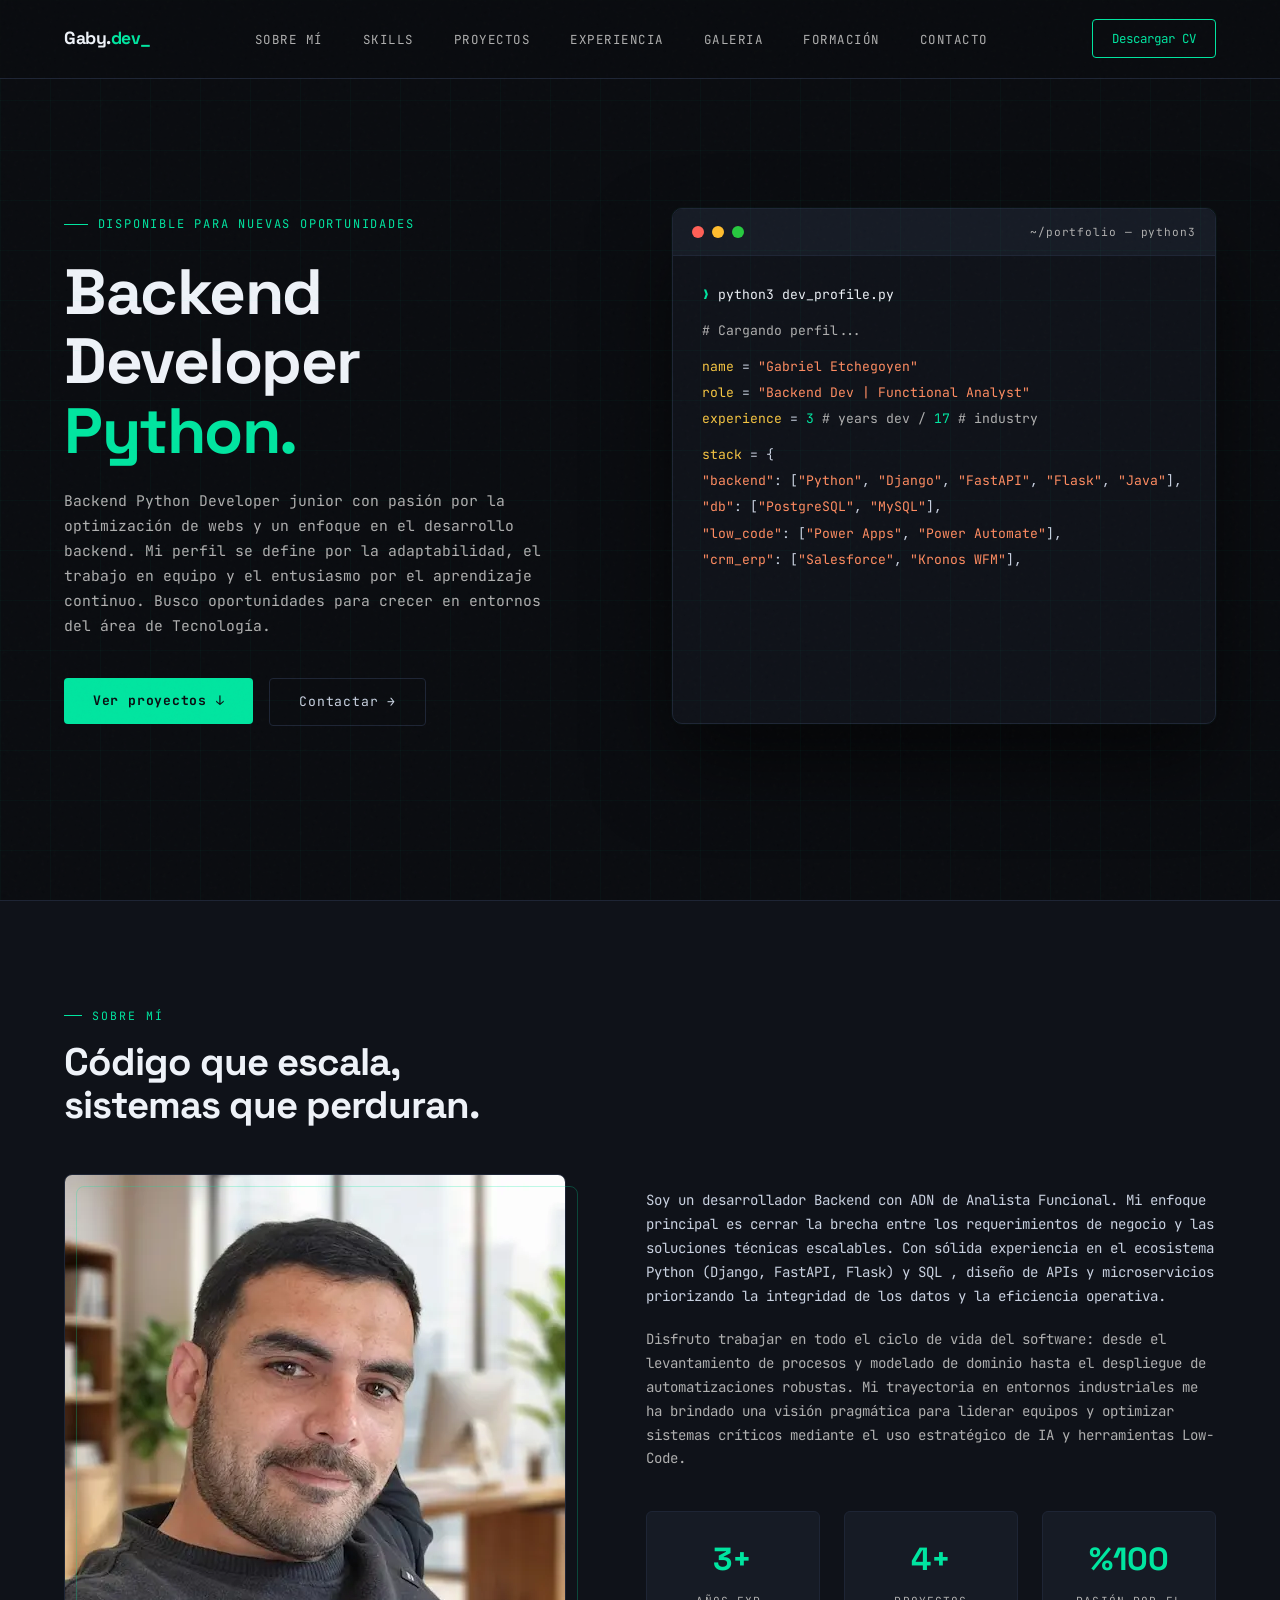
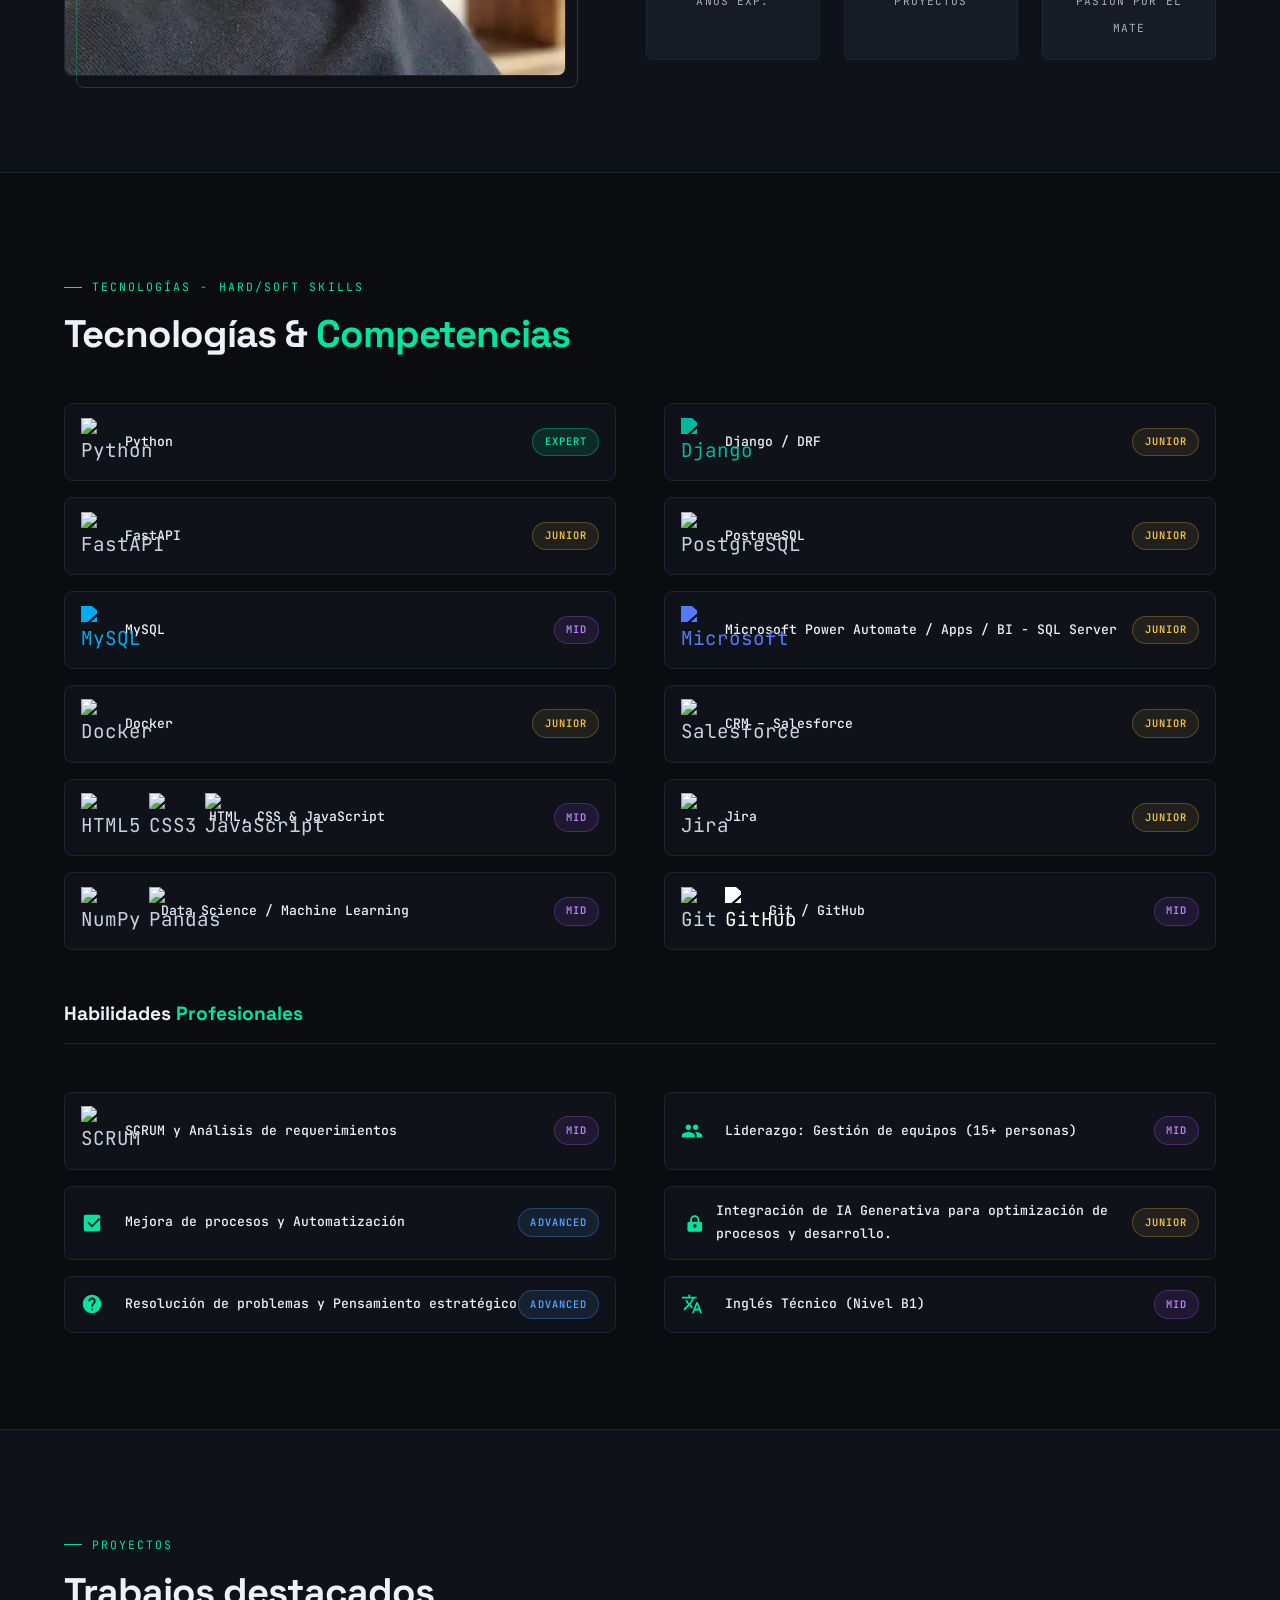
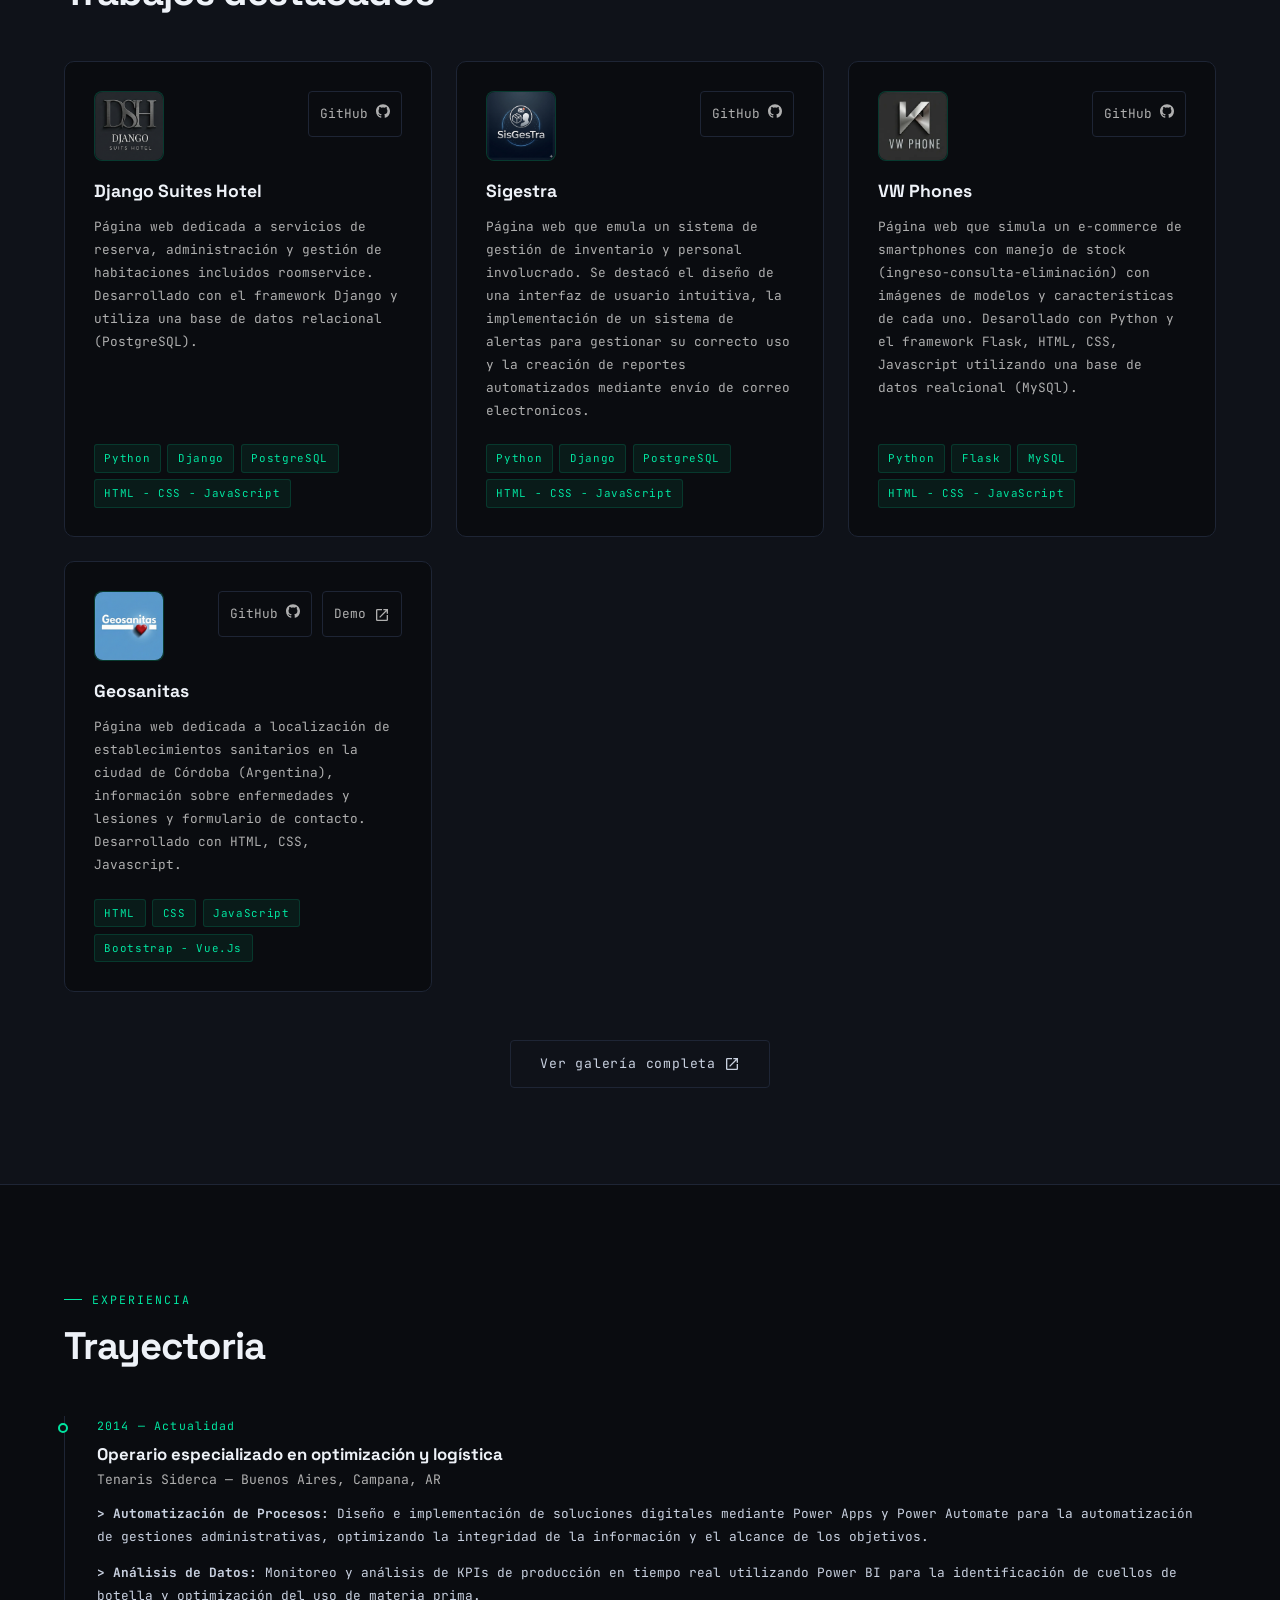
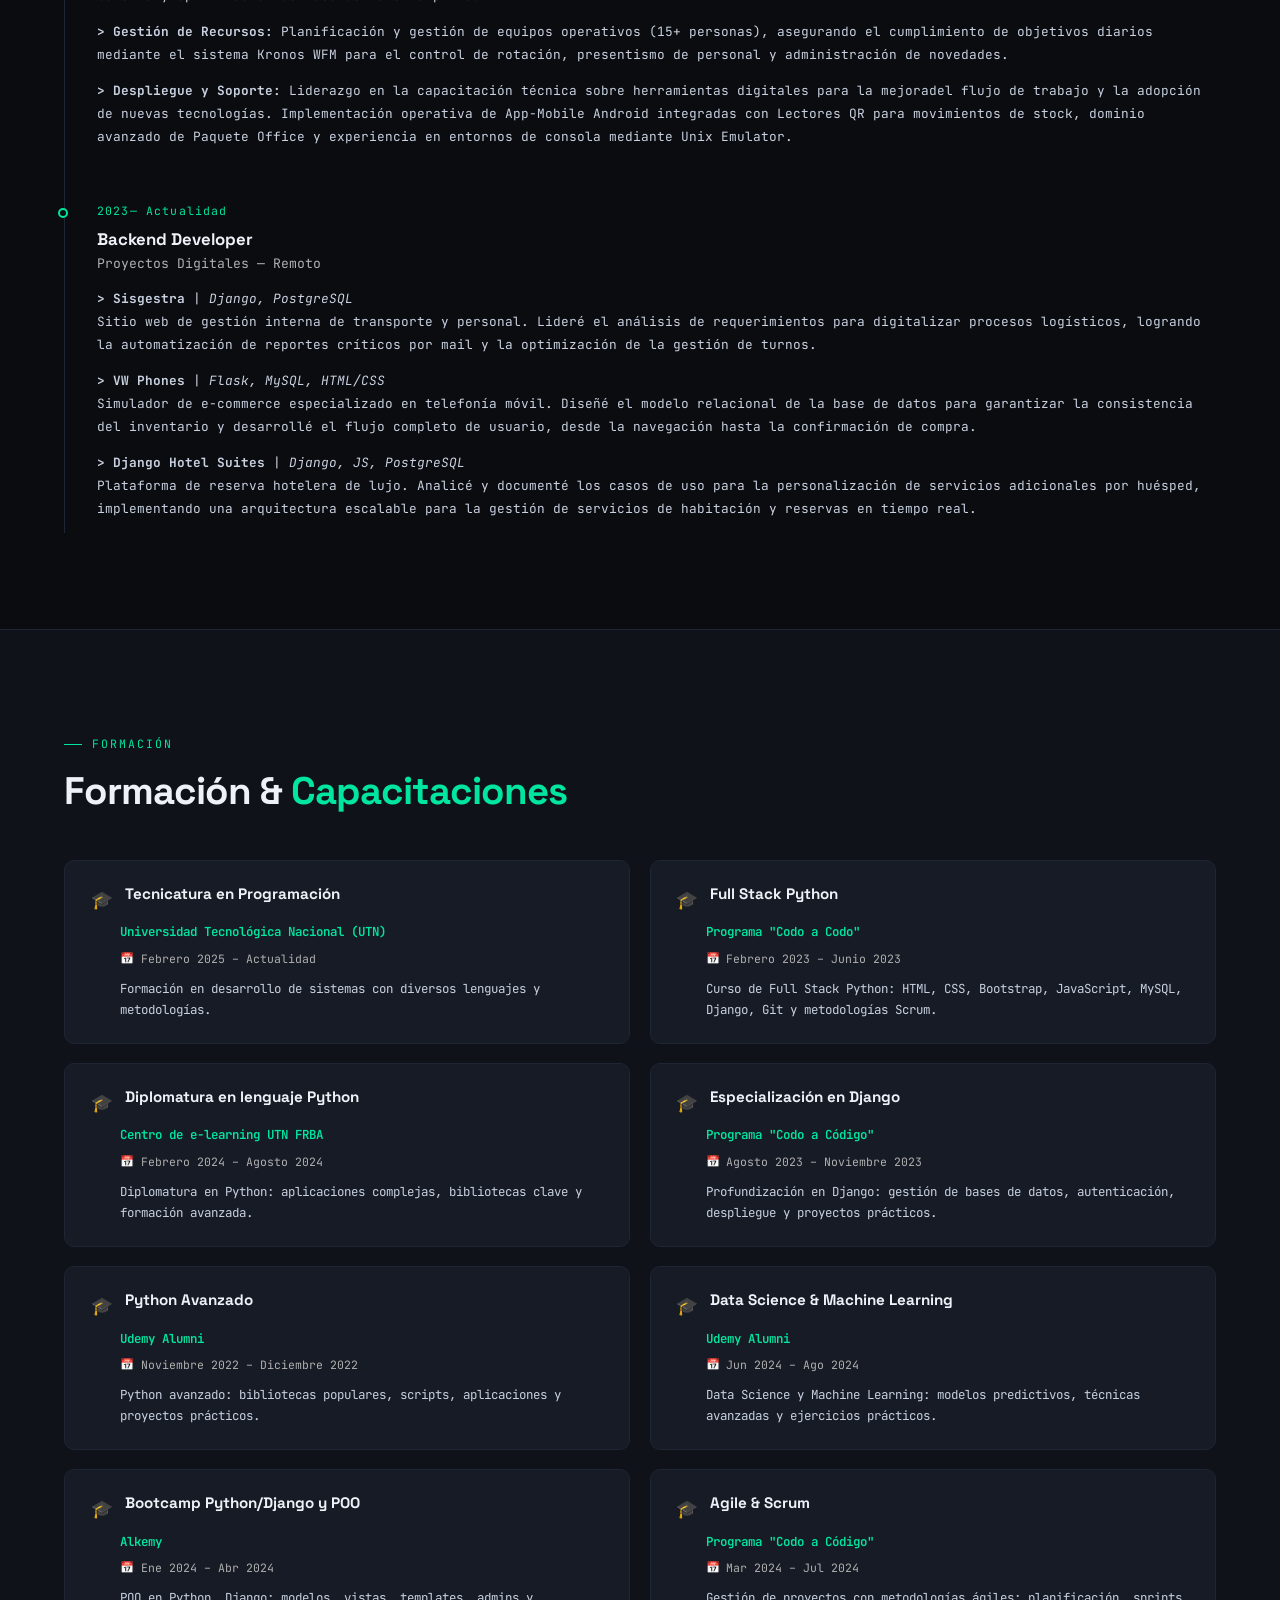
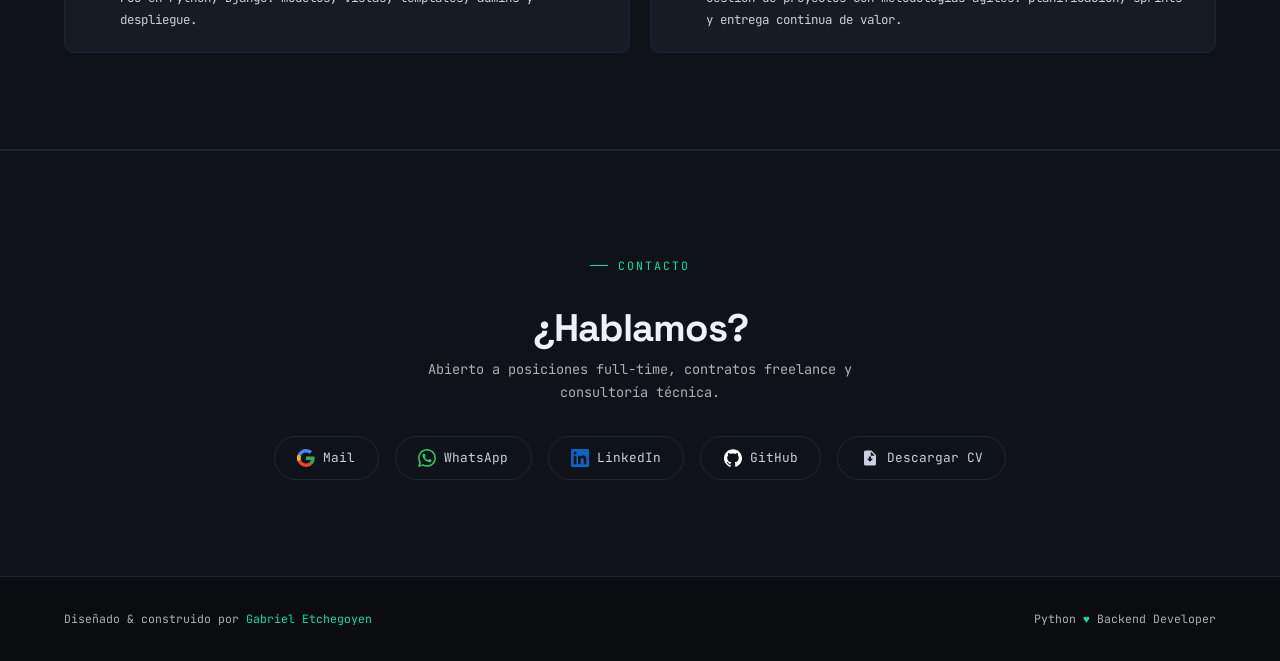
==== commit 3dc89b81: "fix grid projects" ====
--- a/index.html
+++ b/index.html
@@ -83,7 +83,7 @@
       <span class="t-line"><span class="t-key">experience</span>  = <span class="t-num">3</span> <span class="t-comment"># years dev / <span class="t-num">17</span> # industry</span></span>
       <span class="t-blank"></span>
       <span class="t-line"><span class="t-key">stack</span> = {</span>
-      <span class="t-line">  <span class="t-str">"backend"</span>:  [<span class="t-str">"Python"</span>, <span class="t-str">"Django"</span>, <span class="t-str">"FastAPI"</span>],</span>
+      <span class="t-line">  <span class="t-str">"backend"</span>:  [<span class="t-str">"Python"</span>, <span class="t-str">"Django"</span>, <span class="t-str">"FastAPI"</span>, <span class="t-str">"Flask"</span>, <span class="t-str">"Java"</span>],</span>
       <span class="t-line">  <span class="t-str">"db"</span>:       [<span class="t-str">"PostgreSQL"</span>, <span class="t-str">"MySQL"</span>],</span>
       <span class="t-line">  <span class="t-str">"low_code"</span>: [<span class="t-str">"Power Apps"</span>, <span class="t-str">"Power Automate"</span>],</span>
       <span class="t-line">  <span class="t-str">"crm_erp"</span>:  [<span class="t-str">"Salesforce"</span>, <span class="t-str">"Kronos WFM"</span>],</span>
--- a/assets/styles.css
+++ b/assets/styles.css
@@ -468,8 +468,9 @@
     }
 
     .projects-grid {
+
       display: grid;
-      grid-template-columns: repeat(auto-fill, minmax(min(340px, 100%), 1fr));
+      grid-template-columns: repeat(auto-fit, minmax(min(340px, 100%), 1fr));
       gap: 1.5rem;
       margin-top: 3rem;
     }
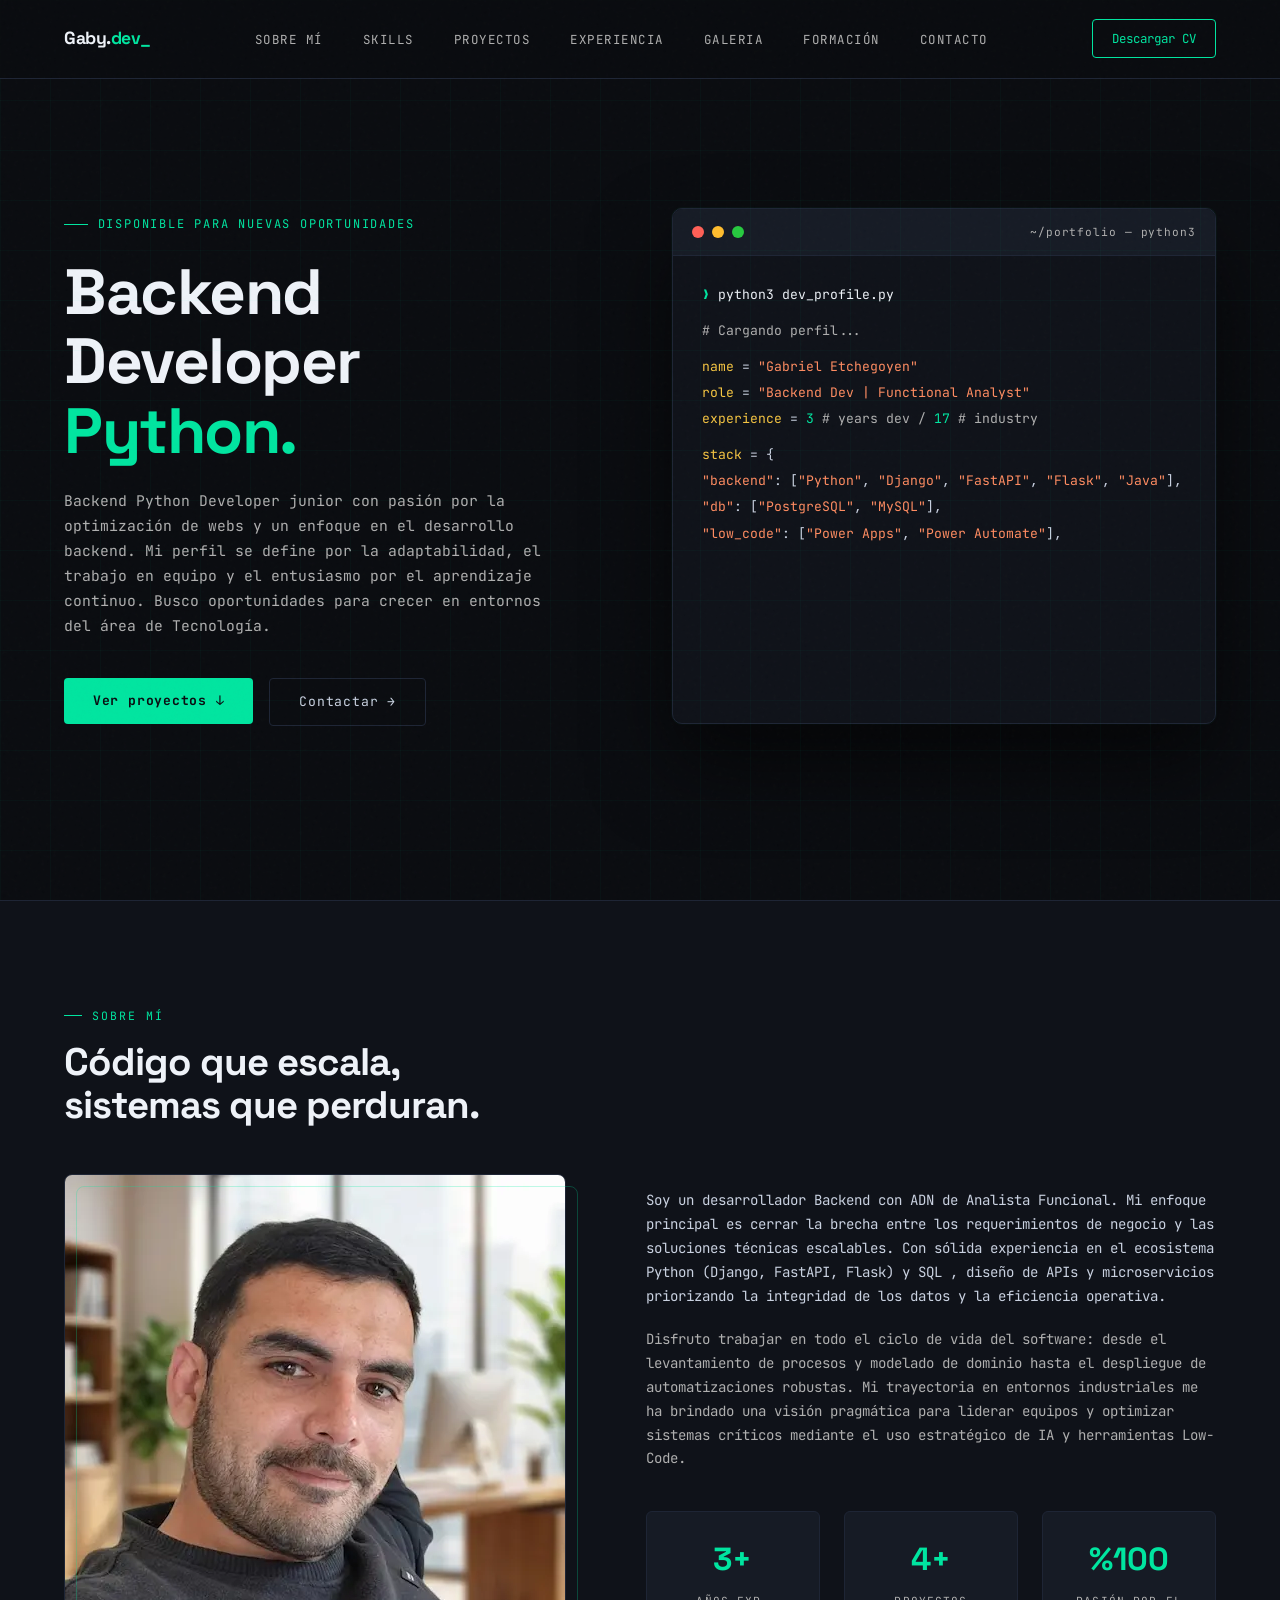
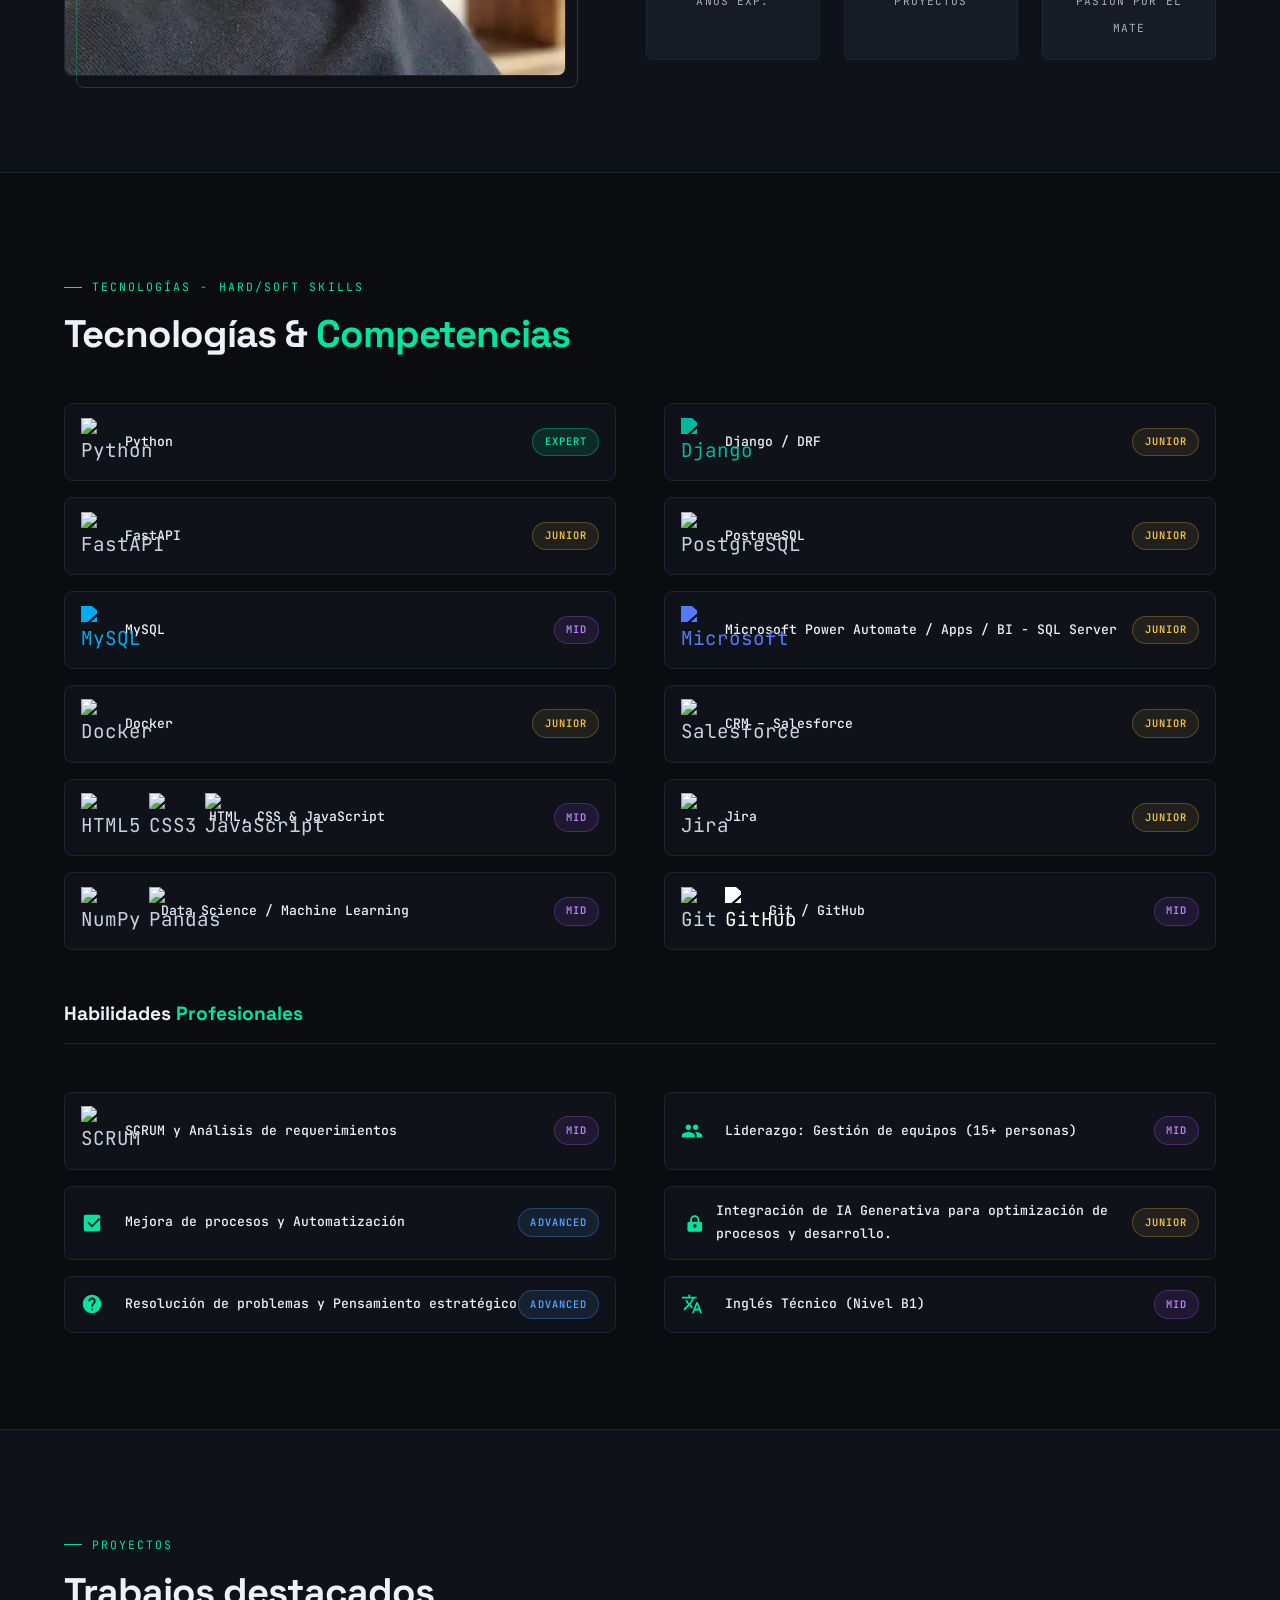
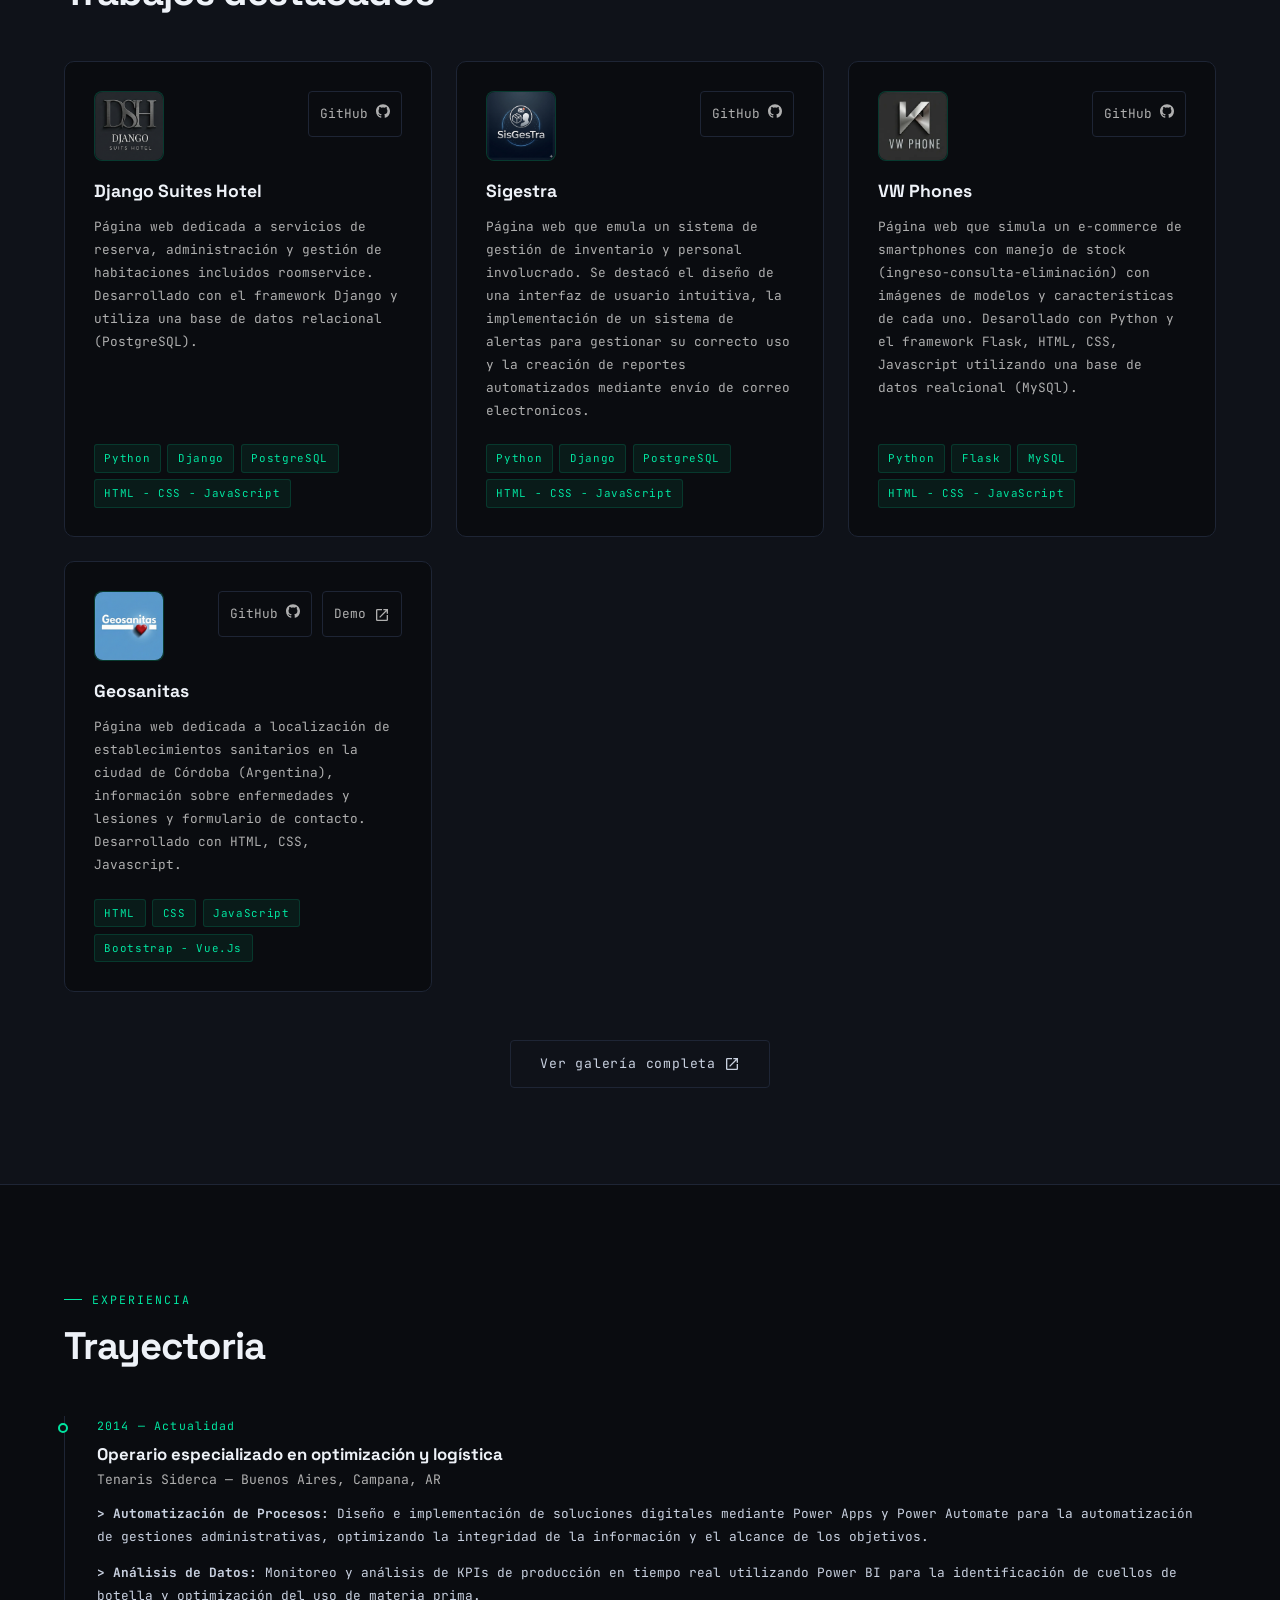
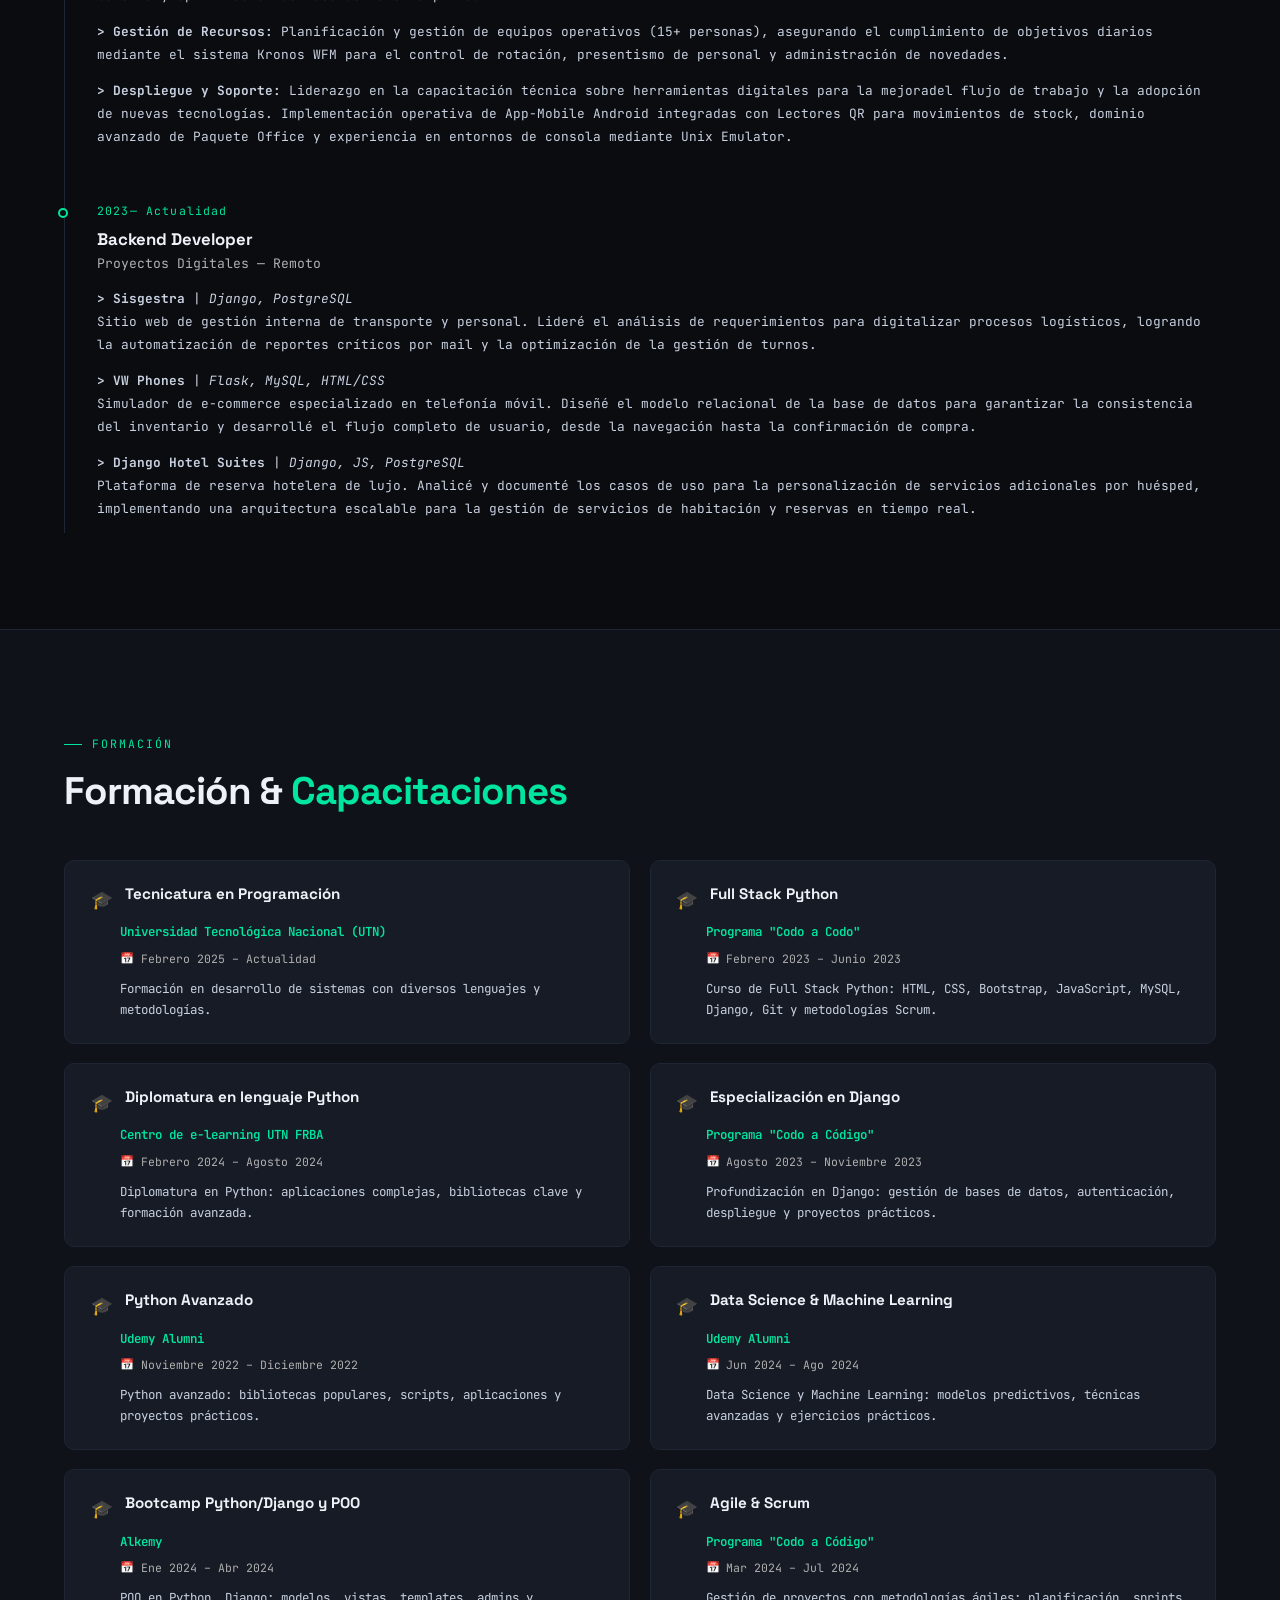
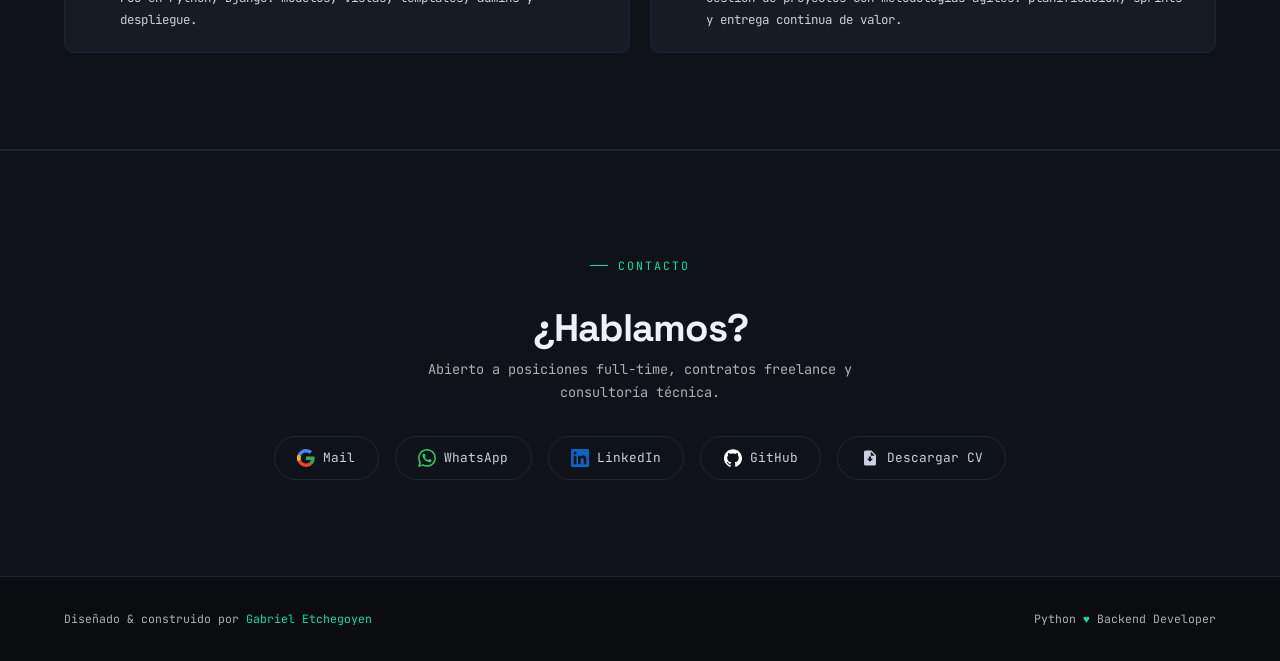
==== commit d694b81b: "fix hamburger menú y scroll" ====
--- a/index.html
+++ b/index.html
@@ -682,6 +682,7 @@
   hamburger.classList.toggle('open');
   mobileMenu.classList.toggle('open');
   document.body.style.overflow = mobileMenu.classList.contains('open') ? 'hidden' : '';
+  document.body.style.height = mobileMenu.classList.contains('open') ? '100vh' : '';
 });
 
 document.querySelectorAll('.mobile-link, .mobile-menu .nav-cta').forEach(link => {
--- a/assets/styles.css
+++ b/assets/styles.css
@@ -823,27 +823,17 @@
     .reveal:nth-child(3) { animation-delay: .19s; }
     .reveal:nth-child(4) { animation-delay: .26s; }
 
-    /* ── RESPONSIVE ── */
-     /* @media (max-width: 900px) {
-      nav { padding: 1rem 1.5rem; }
-      nav ul { display: none; }
-      
-      #hero { grid-template-columns: 1fr; padding: 7rem 1.5rem 3rem; }
-      .about-grid { grid-template-columns: 1fr; gap: 2rem; }
-      .skills-bars-grid, .skills-levels-grid, .formacion-grid { grid-template-columns: 1fr; }
-      section { padding: 4rem 1.5rem; }
-      footer { flex-direction: column; gap: .8rem; text-align: center; }
-    }  */
+    
 
     /* ══════════════════════════════════════
        HAMBURGUESA
-    ══════════════════════════════════════ */
+    */
     .hamburger {
       display: none;
       flex-direction: column;
       justify-content: center;
       gap: 5px;
-      width: 36px; height: 36px;
+      width: 30px; height: 23px;
       background: none;
       border: none;
       cursor: pointer;
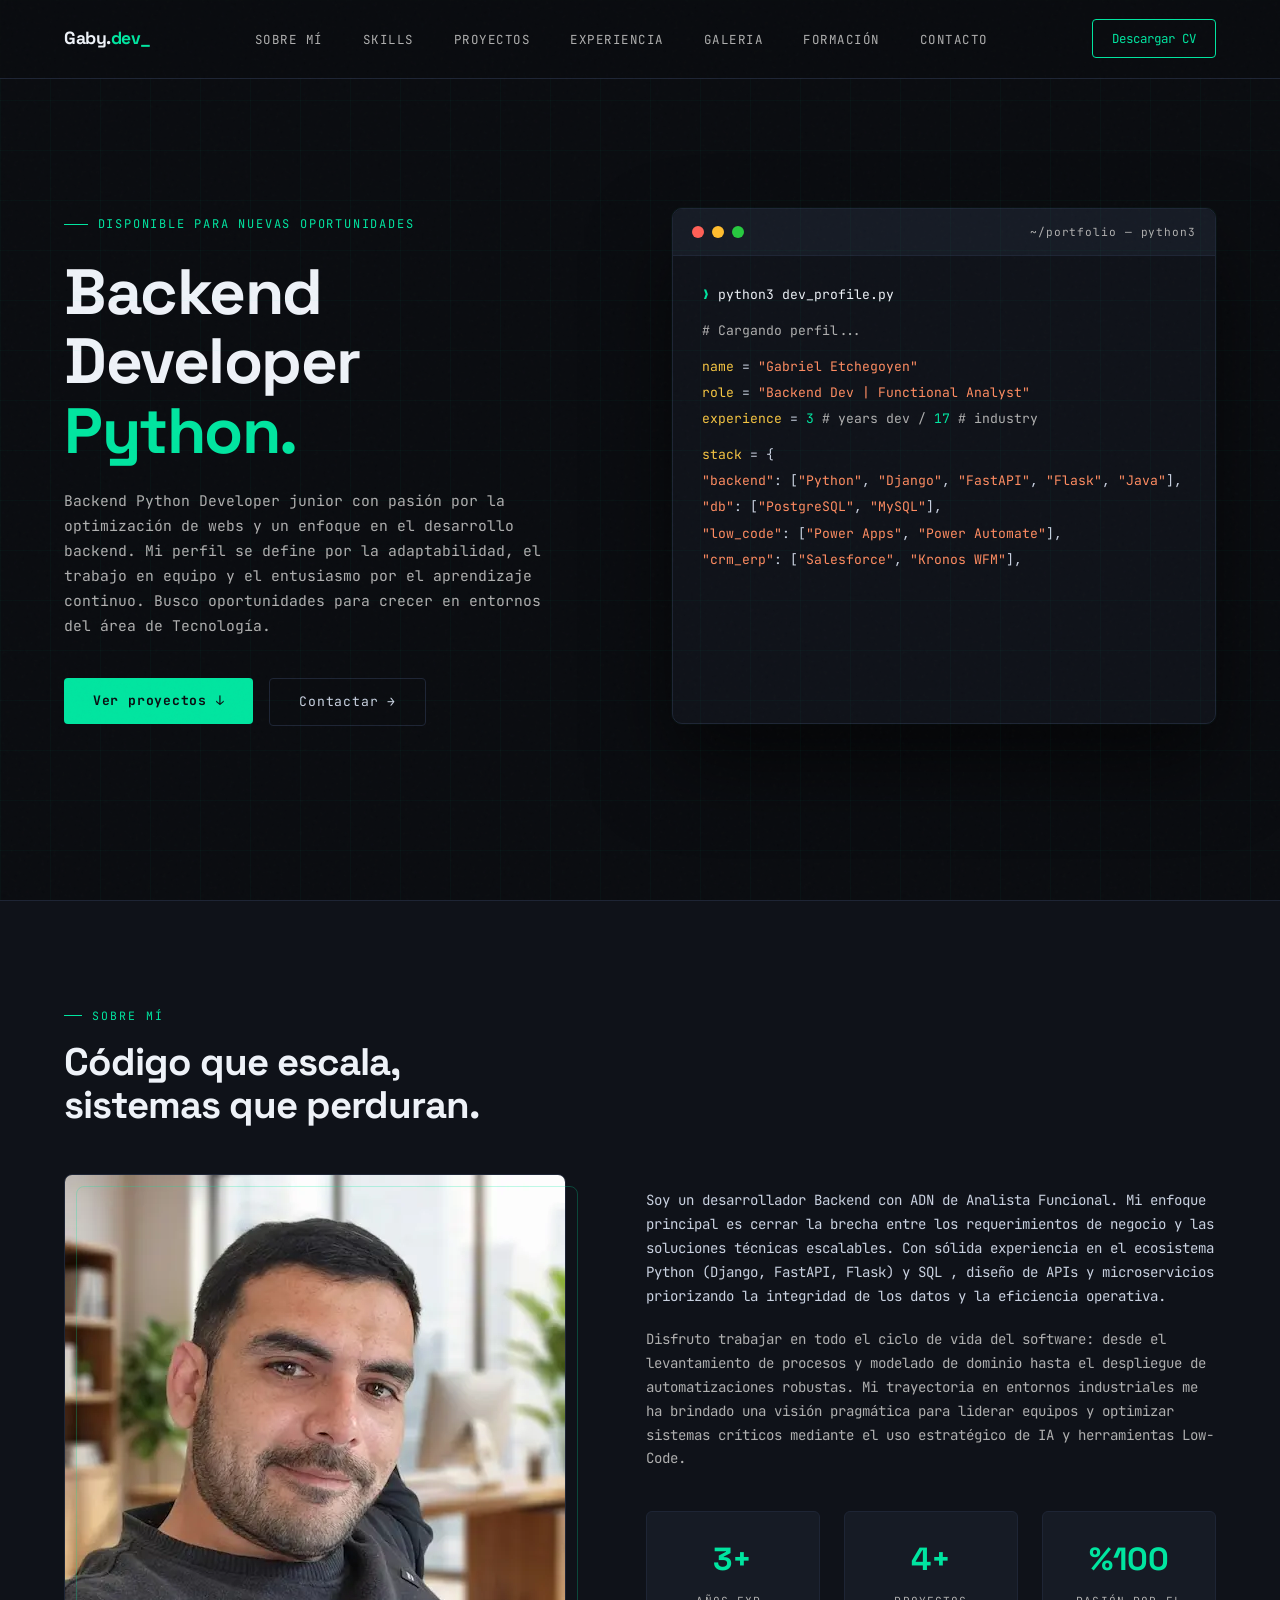
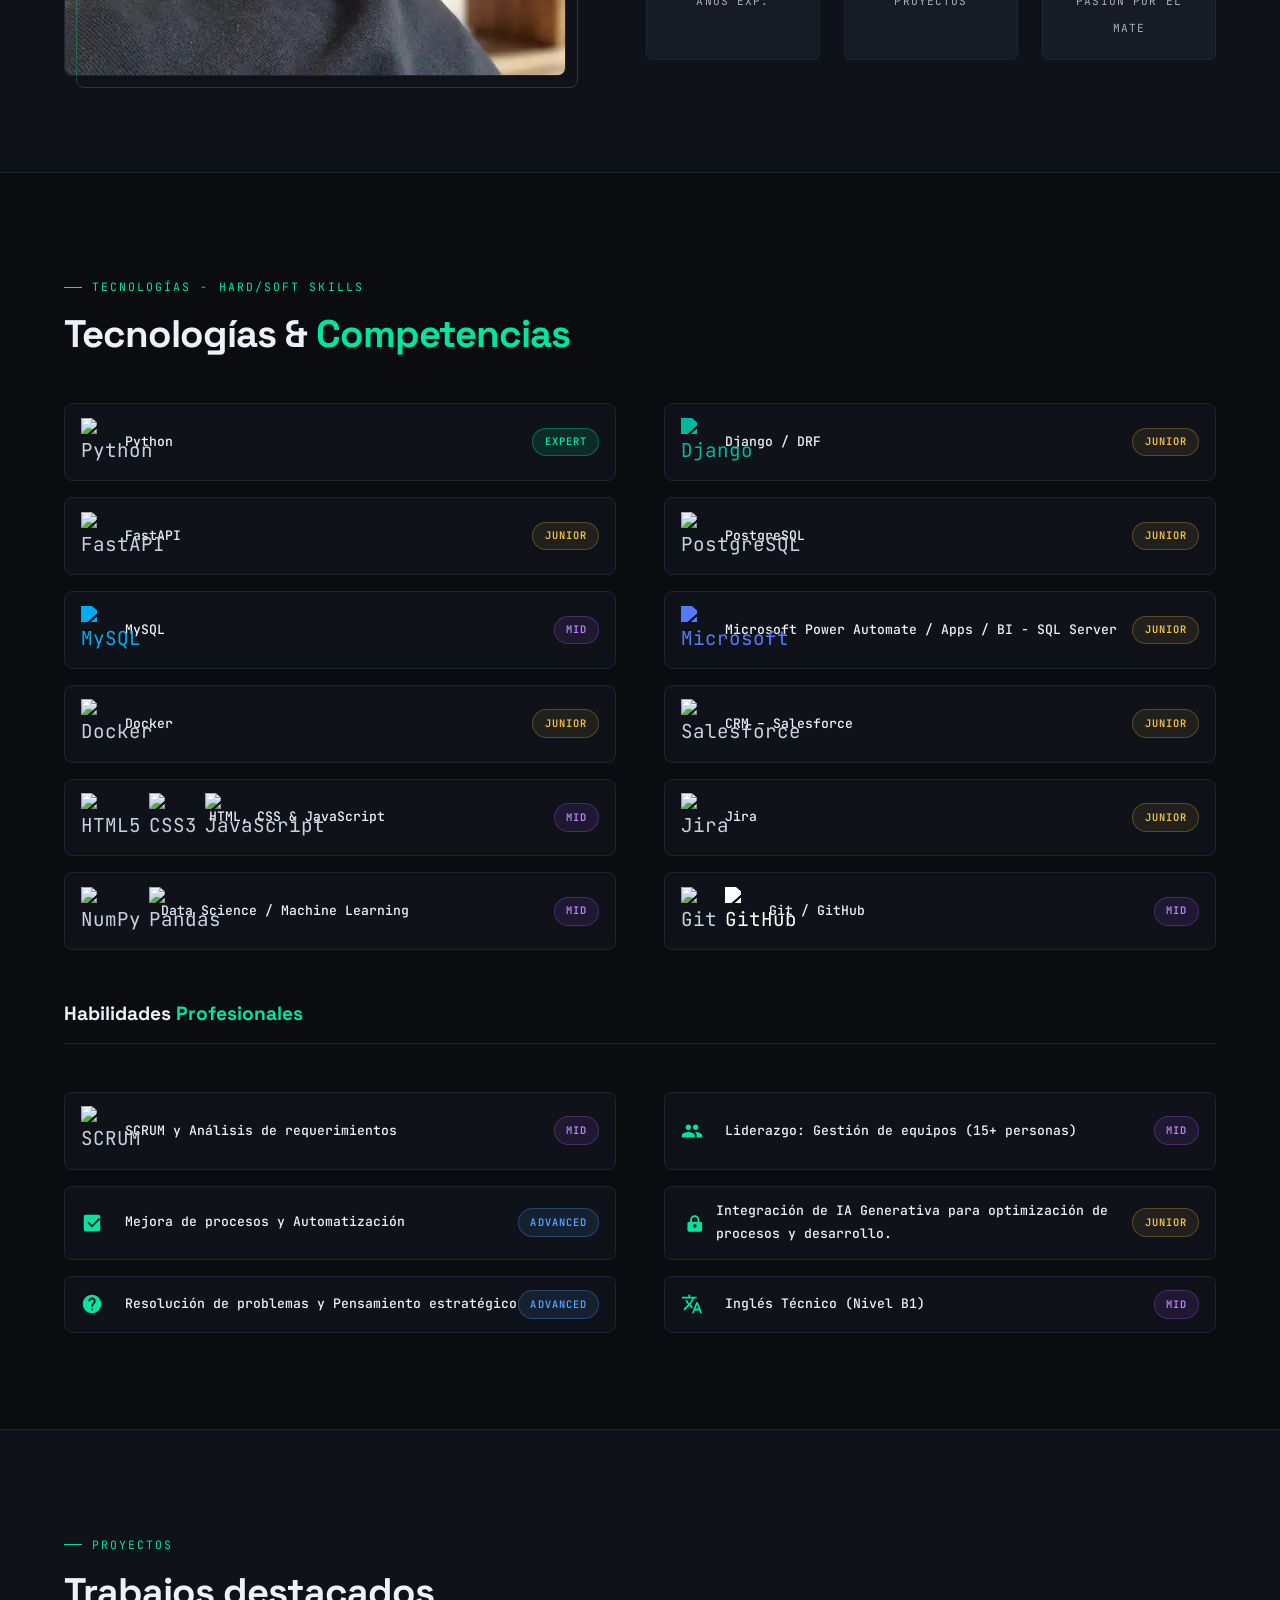
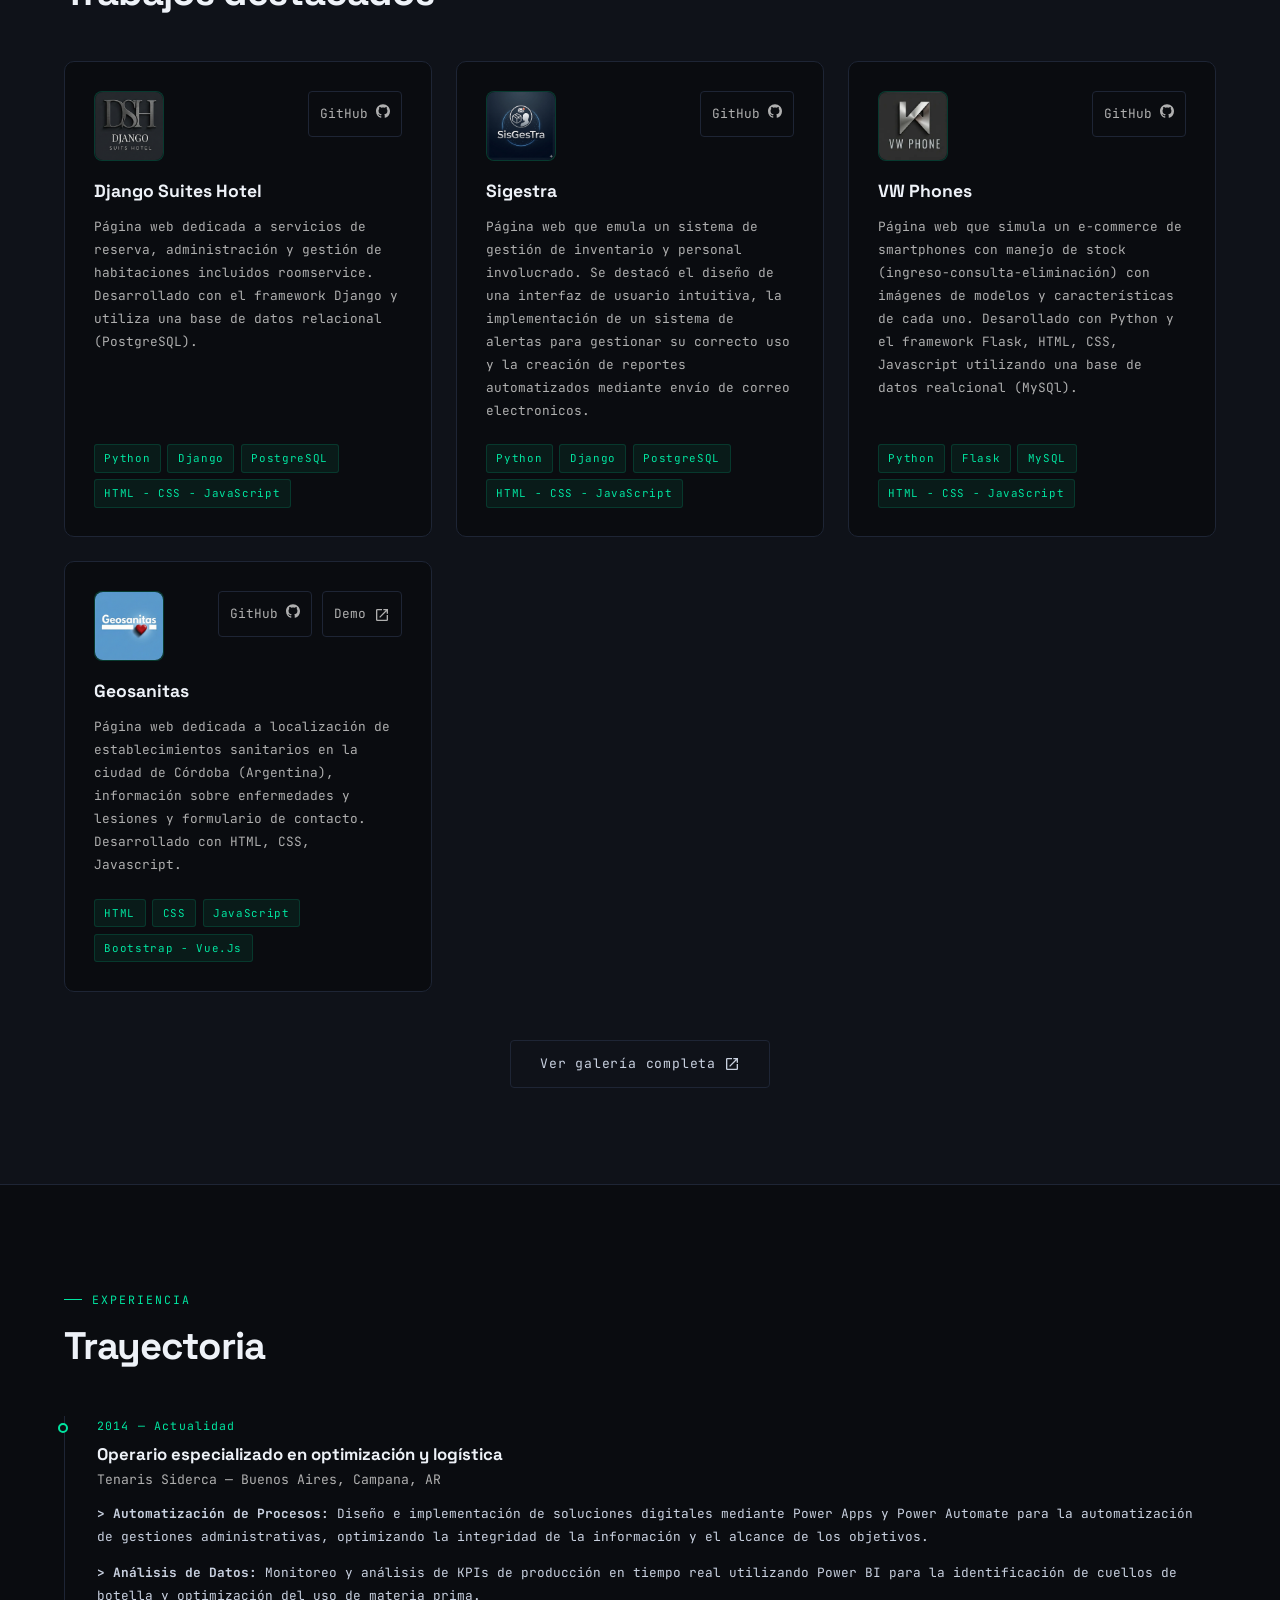
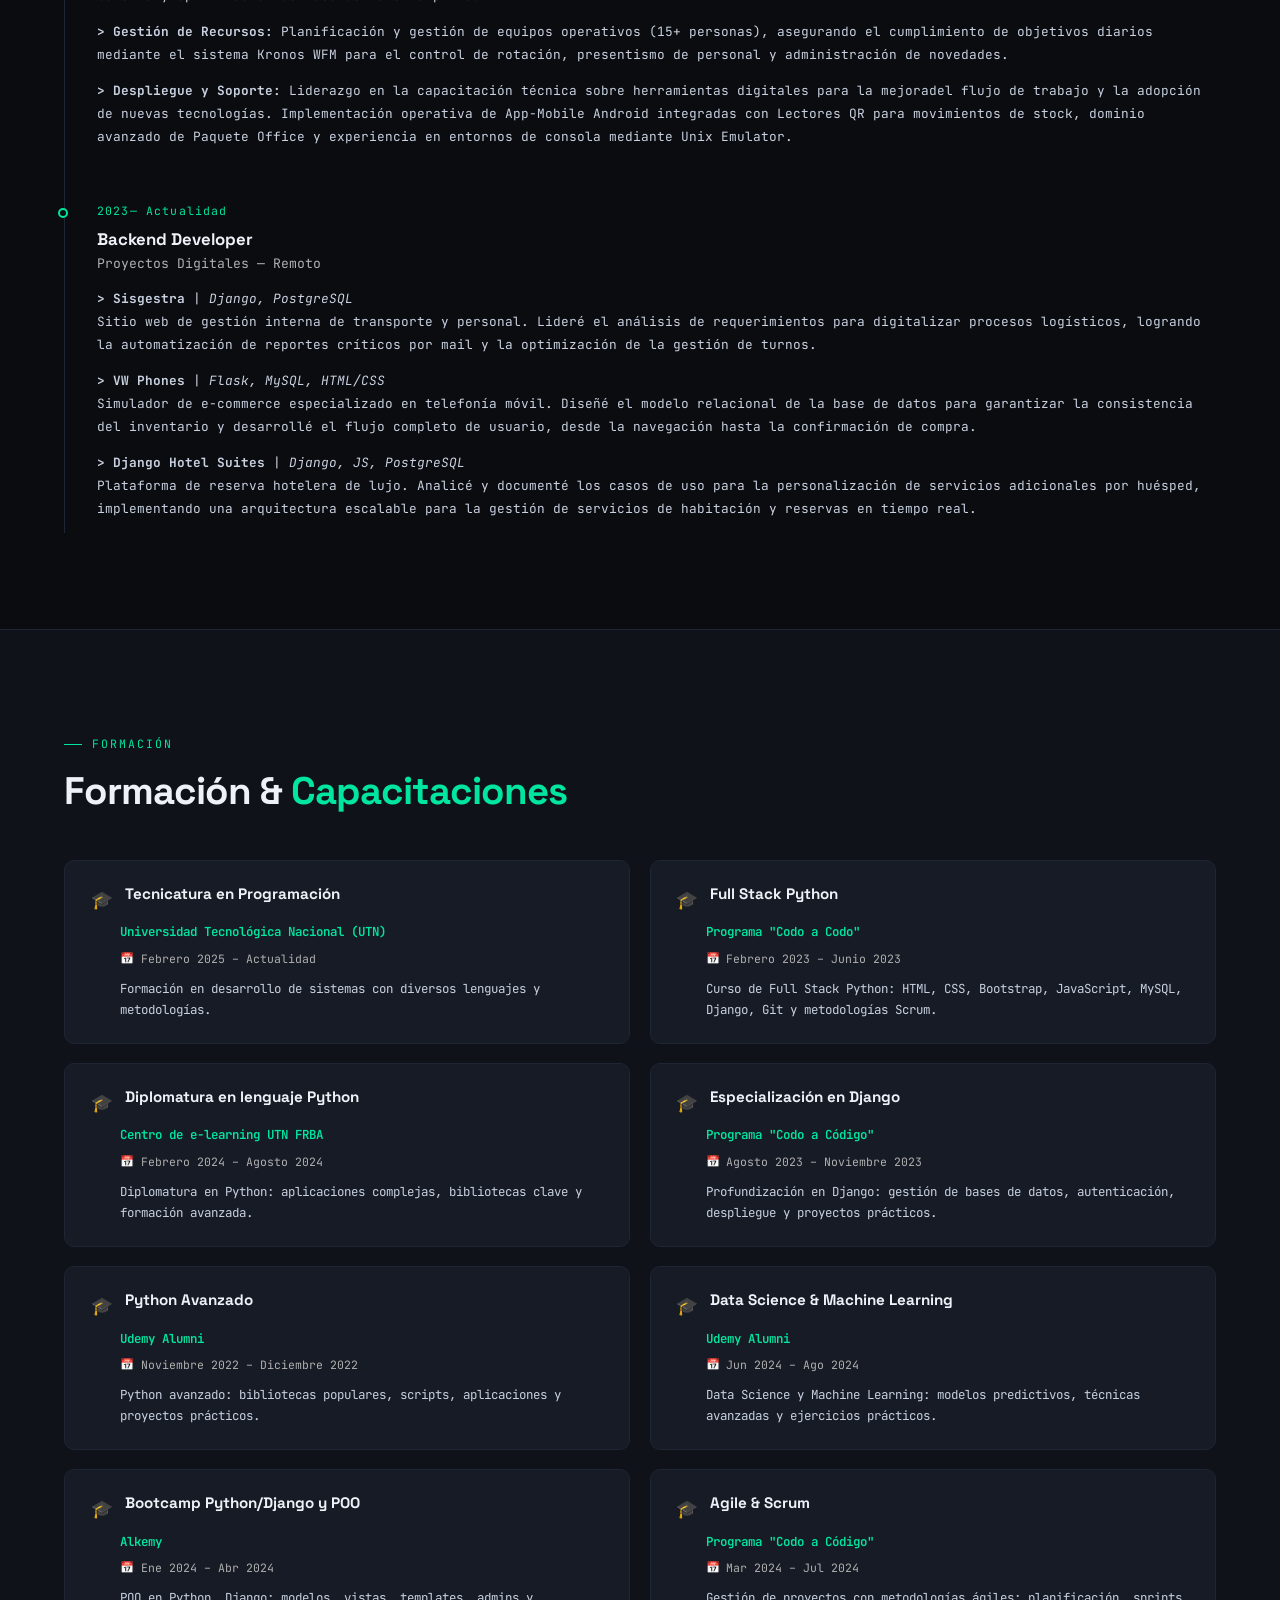
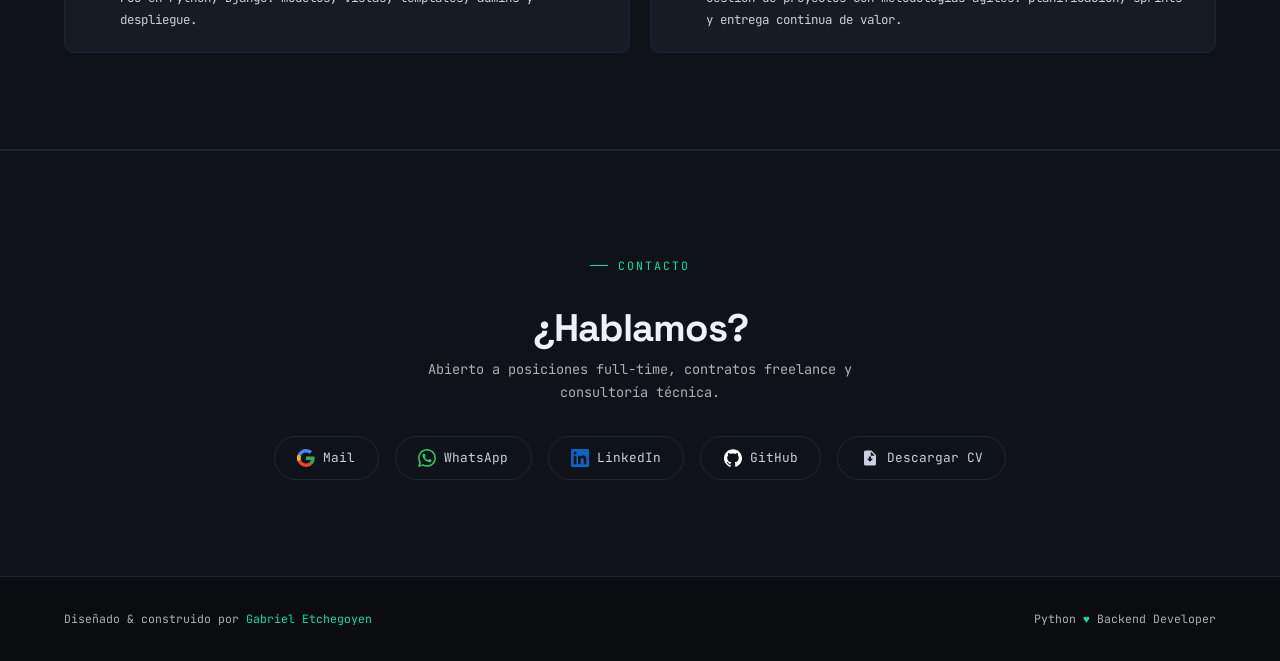
==== commit 6a387d9b: "refactor: format-code" ====
--- a/index.html
+++ b/index.html
@@ -1,750 +1,842 @@
 <!DOCTYPE html>
 <html lang="es">
+
 <head>
   <meta charset="UTF-8" />
   <meta name="viewport" content="width=device-width, initial-scale=1.0" />
   <title>Gaby.dev | Backend Developer</title>
-  <link href="https://fonts.googleapis.com/css2?family=JetBrains+Mono:wght@300;400;500;700&family=Space+Grotesk:wght@400;500;600;700&display=swap" rel="stylesheet" />
+  <link
+    href="https://fonts.googleapis.com/css2?family=JetBrains+Mono:wght@300;400;500;700&family=Space+Grotesk:wght@400;500;600;700&display=swap"
+    rel="stylesheet" />
   <link rel="stylesheet" href="assets/styles.css">
   <link rel="icon" type="image/x-icon" href="assets/files/favicon/favicon.ico">
   <link rel="icon" type="image/png" sizes="32x32" href="assets/files/favicon/favicon-32x32.png">
   <link rel="icon" type="image/png" sizes="16x16" href="assets/files/favicon/favicon-16x16.png">
   <link rel="apple-touch-icon" sizes="180x180" href="assets/files/favicon/apple-touch-icon.png">
 </head>
+
 <body>
 
-<!-- Nav -->
-
-<nav>
-  <div class="nav-logo"><a style="color:var(--green);text-decoration: none;" href="index.html#hero"><span>Gaby.</span>dev<span style="color:var(--green)">_</span></a></div>
-  <ul>
-    <li><a href="#about">sobre mí
-    </a></li>
-    <li><a href="#skills">skills</a></li>
-    <li><a href="#projects">proyectos</a></li>
-    <li><a href="#experience">experiencia</a></li>
-    <li><a href="project_gallery.html">galeria</a></li>
-    <li><a href="#formacion">formación</a></li>
-    <li><a href="#contact">contacto</a></li>
-  </ul>
-  <a href="assets/files/Cv_Etchegoyen_Gabriel_Python_Developer.pdf" download="Cv_Etchegoyen_Gabriel_Python_Developer.pdf" class="nav-cta">Descargar CV</a>
-  
-  <!-- Botón Hamburger -->
-
-  <button class="hamburger" id="hamburger" aria-label="Abrir menú">
-  <span></span><span></span><span></span>
+  <!-- Nav -->
+
+  <nav>
+    <div class="nav-logo"><a style="color:var(--green);text-decoration: none;"
+        href="index.html#hero"><span>Gaby.</span>dev<span style="color:var(--green)">_</span></a></div>
+    <ul>
+      <li><a href="#about">sobre mí
+        </a></li>
+      <li><a href="#skills">skills</a></li>
+      <li><a href="#projects">proyectos</a></li>
+      <li><a href="#experience">experiencia</a></li>
+      <li><a href="project_gallery.html">galeria</a></li>
+      <li><a href="#formacion">formación</a></li>
+      <li><a href="#contact">contacto</a></li>
+    </ul>
+    <a href="assets/files/Cv_Etchegoyen_Gabriel_Python_Developer.pdf"
+      download="Cv_Etchegoyen_Gabriel_Python_Developer.pdf" class="nav-cta">Descargar CV</a>
+
+    <!-- Botón Hamburger -->
+
+    <button class="hamburger" id="hamburger" aria-label="Abrir menú">
+      <span></span><span></span><span></span>
+    </button>
+  </nav>
+
+  <!-- Menú mobile -->
+
+  <div class="mobile-menu" id="mobile-menu">
+    <a href="#about" class="mobile-link">sobre mí</a>
+    <a href="#skills" class="mobile-link">skills</a>
+    <a href="#projects" class="mobile-link">proyectos</a>
+    <a href="#experience" class="mobile-link">experiencia</a>
+    <a href="project_gallery.html" class="mobile-link">galeria</a>
+    <a href="#formacion" class="mobile-link">formación</a>
+    <a href="#contact" class="mobile-link">contacto</a>
+    <a href="assets/files/Cv_Etchegoyen_Gabriel_Python_Developer.pdf"
+      download="Cv_Etchegoyen_Gabriel_Python_Developer.pdf" class="nav-cta">Descargar CV</a>
+  </div>
+
+  <!-- Hero -->
+
+  <section id="hero">
+    <div class="hero-content">
+      <div class="hero-eyebrow">disponible para nuevas oportunidades</div>
+      <h1>Backend<br>Developer<br><span class="accent">Python.</span></h1>
+      <p class="hero-sub">
+        Backend Python Developer junior con pasión por la optimización de webs y un enfoque en el desarrollo backend.
+        Mi perfil se define por la adaptabilidad, el trabajo en equipo y el entusiasmo por el aprendizaje continuo.
+        Busco oportunidades para crecer en entornos del área de Tecnología.
+      </p>
+      <div class="hero-actions">
+        <a href="#projects" class="btn-primary">Ver proyectos ↓</a>
+        <a href="#contact" class="btn-ghost">Contactar → </a>
+      </div>
+    </div>
+
+    <div class="terminal">
+      <div class="terminal-header">
+        <div class="dot dot-r"></div>
+        <div class="dot dot-y"></div>
+        <div class="dot dot-g"></div>
+        <span class="terminal-title">~/portfolio — python3</span>
+      </div>
+      <div class="terminal-body">
+        <span class="t-line"><span class="t-prompt">❯</span> <span class="t-cmd">python3 dev_profile.py</span></span>
+        <span class="t-blank"></span>
+        <span class="t-line"><span class="t-comment"># Cargando perfil...</span></span>
+        <span class="t-blank"></span>
+        <span class="t-line"><span class="t-key">name</span> = <span class="t-str">"Gabriel Etchegoyen"</span></span>
+        <span class="t-line"><span class="t-key">role</span> = <span class="t-str">"Backend Dev | Functional
+            Analyst"</span></span>
+        <span class="t-line"><span class="t-key">experience</span> = <span class="t-num">3</span> <span
+            class="t-comment"># years dev / <span class="t-num">17</span> # industry</span></span>
+        <span class="t-blank"></span>
+        <span class="t-line"><span class="t-key">stack</span> = {</span>
+        <span class="t-line"> <span class="t-str">"backend"</span>: [<span class="t-str">"Python"</span>, <span
+            class="t-str">"Django"</span>, <span class="t-str">"FastAPI"</span>, <span class="t-str">"Flask"</span>,
+          <span class="t-str">"Java"</span>],</span>
+        <span class="t-line"> <span class="t-str">"db"</span>: [<span class="t-str">"PostgreSQL"</span>, <span
+            class="t-str">"MySQL"</span>],</span>
+        <span class="t-line"> <span class="t-str">"low_code"</span>: [<span class="t-str">"Power Apps"</span>, <span
+            class="t-str">"Power Automate"</span>],</span>
+        <span class="t-line"> <span class="t-str">"crm_erp"</span>: [<span class="t-str">"Salesforce"</span>, <span
+            class="t-str">"Kronos WFM"</span>],</span>
+        <span class="t-line"> <span class="t-str">"tools"</span>: [<span class="t-str">"Git"</span>, <span
+            class="t-str">"Power BI"</span>, <span class="t-str">"Scrum"</span>]</span>
+        <span class="t-line">}</span>
+        <span class="t-blank"></span>
+        <span class="t-line"><span class="t-key">status</span> = <span class="t-val">OPEN_TO_WORK</span></span>
+        <span class="t-blank"></span>
+        <span class="t-line"><span class="t-prompt">❯</span> <span class="cursor"></span></span>
+      </div>
+    </div>
+  </section>
+
+  <!-- Sobre mí -->
+
+  <section id="about">
+    <div class="section-label">sobre mí</div>
+    <h2>Código que escala,<br>sistemas que perduran.</h2>
+
+    <div class="about-grid">
+      <div class="about-img-wrap">
+        <div class="about-img"><img src="assets/images/Foto_gaby.webp" alt="Gabriel Etchegoyen"></div>
+        <div class="about-img-decoration"></div>
+      </div>
+
+      <div>
+        <p style="font-size:.88rem;margin-bottom:1.2rem;">
+          Soy un desarrollador Backend con ADN de Analista Funcional. Mi enfoque principal es cerrar la brecha entre los
+          requerimientos de negocio y las soluciones técnicas escalables. Con sólida experiencia en el ecosistema Python
+          (Django, FastAPI, Flask) y SQL , diseño de APIs y microservicios priorizando la integridad de los datos y la
+          eficiencia operativa.
+        </p>
+        <p style="font-size:.88rem;color:var(--muted);">
+          Disfruto trabajar en todo el ciclo de vida del software: desde el levantamiento de procesos y modelado de
+          dominio hasta el despliegue de automatizaciones robustas. Mi trayectoria en entornos industriales me ha
+          brindado una visión pragmática para liderar equipos y optimizar sistemas críticos mediante el uso estratégico
+          de IA y herramientas Low-Code.
+        </p>
+
+        <div class="about-stats">
+          <div class="stat">
+            <span class="stat-number">3+</span>
+            <span class="stat-label">años exp.</span>
+          </div>
+          <div class="stat">
+            <span class="stat-number">4+</span>
+            <span class="stat-label">proyectos</span>
+          </div>
+          <div class="stat">
+            <span class="stat-number">%100</span>
+            <span class="stat-label">pasión por el mate</span>
+          </div>
+        </div>
+      </div>
+    </div>
+  </section>
+
+  <!-- Skills -->
+
+  <section id="skills">
+    <div class="section-label">tecnologías - hard/soft skills</div>
+    <h2>Tecnologías & <span style="color:var(--green)">Competencias</span></h2>
+
+    <div class="skills-levels-grid">
+
+      <div class="skill-level-item reveal">
+        <div class="skill-level-left">
+          <span class="skill-level-icon">
+            <img src="https://cdn.jsdelivr.net/gh/devicons/devicon/icons/python/python-original.svg" alt="Python">
+          </span>
+          <span class="skill-level-name">Python</span>
+        </div>
+        <span class="skill-badge badge-expert">Expert</span>
+      </div>
+
+      <div class="skill-level-item reveal">
+        <div class="skill-level-left">
+          <span class="skill-level-icon">
+            <img src="https://cdn.jsdelivr.net/gh/devicons/devicon/icons/django/django-plain.svg" alt="Django"
+              style="filter: invert(53%) sepia(93%) saturate(1634%) hue-rotate(135deg) brightness(95%) contrast(101%);">
+          </span>
+          <span class="skill-level-name">Django / DRF</span>
+        </div>
+        <span class="skill-badge badge-junior">Junior</span>
+      </div>
+
+      <div class="skill-level-item reveal">
+        <div class="skill-level-left">
+          <span class="skill-level-icon">
+            <img src="https://cdn.jsdelivr.net/gh/devicons/devicon/icons/fastapi/fastapi-original.svg" alt="FastAPI">
+          </span>
+          <span class="skill-level-name">FastAPI</span>
+        </div>
+        <span class="skill-badge badge-junior">Junior</span>
+      </div>
+
+      <div class="skill-level-item reveal">
+        <div class="skill-level-left">
+          <span class="skill-level-icon">
+            <img src="https://cdn.jsdelivr.net/gh/devicons/devicon/icons/postgresql/postgresql-original.svg"
+              alt="PostgreSQL">
+          </span>
+          <span class="skill-level-name">PostgreSQL</span>
+        </div>
+        <span class="skill-badge badge-junior">Junior</span>
+      </div>
+
+      <div class="skill-level-item reveal">
+        <div class="skill-level-left">
+          <span class="skill-level-icon">
+            <img src="https://cdn.jsdelivr.net/gh/devicons/devicon/icons/mysql/mysql-original.svg" alt="MySQL"
+              style="filter: invert(51%) sepia(87%) saturate(2972%) hue-rotate(167deg) brightness(101%) contrast(106%);">
+          </span>
+          <span class="skill-level-name">MySQL</span>
+        </div>
+        <span class="skill-badge badge-mid">Mid</span>
+      </div>
+
+      <div class="skill-level-item reveal">
+        <div class="skill-level-left">
+          <span class="skill-level-icon">
+            <img
+              src="https://cdn.jsdelivr.net/gh/devicons/devicon/icons/microsoftsqlserver/microsoftsqlserver-plain.svg"
+              alt="Microsoft"
+              style="filter:brightness(0) saturate(100%) invert(40%) sepia(90%) saturate(500%) hue-rotate(190deg);">
+          </span>
+          <span class="skill-level-name">Microsoft Power Automate / Apps / BI - SQL Server</span>
+        </div>
+        <span class="skill-badge badge-junior">Junior</span>
+      </div>
+
+      <div class="skill-level-item reveal">
+        <div class="skill-level-left">
+          <span class="skill-level-icon">
+            <img src="https://cdn.jsdelivr.net/gh/devicons/devicon/icons/docker/docker-original.svg" alt="Docker">
+          </span>
+          <span class="skill-level-name">Docker</span>
+        </div>
+        <span class="skill-badge badge-junior">Junior</span>
+      </div>
+
+      <div class="skill-level-item reveal">
+        <div class="skill-level-left">
+          <span class="skill-level-icon">
+            <img src="https://cdn.jsdelivr.net/gh/devicons/devicon/icons/salesforce/salesforce-original.svg"
+              alt="Salesforce">
+          </span>
+          <span class="skill-level-name">CRM – Salesforce</span>
+        </div>
+        <span class="skill-badge badge-junior">Junior</span>
+      </div>
+
+      <div class="skill-level-item reveal">
+        <div class="skill-level-left" style="gap: 6rem;">
+          <span class="skill-level-icon">
+            <img src="https://cdn.jsdelivr.net/gh/devicons/devicon/icons/html5/html5-original.svg" alt="HTML5">
+            <img src="https://cdn.jsdelivr.net/gh/devicons/devicon/icons/css3/css3-original.svg" alt="CSS3">
+            <img src="https://cdn.jsdelivr.net/gh/devicons/devicon/icons/javascript/javascript-original.svg"
+              alt="JavaScript">
+          </span>
+          <span class="skill-level-name">HTML, CSS & JavaScript</span>
+        </div>
+        <span class="skill-badge badge-mid">Mid</span>
+      </div>
+
+      <div class="skill-level-item reveal">
+        <div class="skill-level-left">
+          <span class="skill-level-icon">
+            <img src="https://cdn.jsdelivr.net/gh/devicons/devicon/icons/jira/jira-original.svg" alt="Jira">
+          </span>
+          <span class="skill-level-name">Jira</span>
+        </div>
+        <span class="skill-badge badge-junior">Junior</span>
+      </div>
+
+      <div class="skill-level-item reveal">
+        <div class="skill-level-left" style="gap: 3rem;">
+          <span class="skill-level-icon">
+            <img src="https://cdn.jsdelivr.net/gh/devicons/devicon/icons/numpy/numpy-original.svg" alt="NumPy">
+            <img src="https://cdn.jsdelivr.net/gh/devicons/devicon/icons/pandas/pandas-original.svg" alt="Pandas">
+          </span>
+          <span class="skill-level-name">Data Science / Machine Learning</span>
+        </div>
+        <span class="skill-badge badge-mid">Mid</span>
+      </div>
+
+      <div class="skill-level-item reveal">
+        <div class="skill-level-left" style="gap: 3.5rem;">
+          <span class="skill-level-icon">
+            <img src="https://cdn.jsdelivr.net/gh/devicons/devicon/icons/git/git-original.svg" alt="Git">
+            <img src="https://cdn.jsdelivr.net/gh/devicons/devicon/icons/github/github-original.svg" alt="GitHub"
+              style="filter:brightness(0) invert(1);">
+          </span>
+          <span class="skill-level-name">Git / GitHub</span>
+        </div>
+        <span class="skill-badge badge-mid">Mid</span>
+      </div>
+
+    </div>
+
+    <!-- SKILLS - Hard and Soft Skills -->
+
+    <h3
+      style="font-family:var(--font-sans);font-size:1.2rem;font-weight:700;color:var(--heading);margin-top:3rem;margin-bottom:1.5rem;padding-bottom:.75rem;border-bottom:1px solid var(--border);">
+      Habilidades <span style="color:var(--green)">Profesionales</span>
+    </h3>
+
+    <div class="skills-levels-grid">
+
+      <div class="skill-level-item reveal">
+        <div class="skill-level-left">
+          <span class="skill-level-icon">
+            <img src="https://cdn.jsdelivr.net/gh/devicons/devicon/icons/jira/jira-original.svg" alt="SCRUM">
+          </span>
+          <span class="skill-level-name">SCRUM y Análisis de requerimientos</span>
+        </div>
+        <span class="skill-badge badge-mid">Mid</span>
+      </div>
+
+      <div class="skill-level-item reveal">
+        <div class="skill-level-left">
+          <span class="skill-level-icon">
+            <svg viewBox="0 0 24 24" fill="#00e5a0" width="22" height="22">
+              <path
+                d="M16 11c1.66 0 2.99-1.34 2.99-3S17.66 5 16 5c-1.66 0-3 1.34-3 3s1.34 3 3 3zm-8 0c1.66 0 2.99-1.34 2.99-3S9.66 5 8 5C6.34 5 5 6.34 5 8s1.34 3 3 3zm0 2c-2.33 0-7 1.17-7 3.5V19h14v-2.5c0-2.33-4.67-3.5-7-3.5zm8 0c-.29 0-.62.02-.97.05 1.16.84 1.97 1.97 1.97 3.45V19h6v-2.5c0-2.33-4.67-3.5-7-3.5z" />
+            </svg>
+          </span>
+          <span class="skill-level-name">Liderazgo: Gestión de equipos (15+ personas)</span>
+        </div>
+        <span class="skill-badge badge-mid">Mid</span>
+      </div>
+
+      <div class="skill-level-item reveal">
+        <div class="skill-level-left">
+          <span class="skill-level-icon">
+            <svg viewBox="0 0 24 24" fill="#00e5a0" width="22" height="22">
+              <path
+                d="M19 3H5c-1.1 0-2 .9-2 2v14c0 1.1.9 2 2 2h14c1.1 0 2-.9 2-2V5c0-1.1-.9-2-2-2zm-7 14l-5-5 1.41-1.41L12 14.17l7.59-7.59L21 8l-9 9z" />
+            </svg>
+          </span>
+          <span class="skill-level-name">Mejora de procesos y Automatización</span>
+        </div>
+        <span class="skill-badge badge-advanced">Advanced</span>
+      </div>
+
+      <div class="skill-level-item reveal">
+        <div class="skill-level-left">
+          <span class="skill-level-icon">
+            <svg viewBox="0 0 24 24" fill="#00e5a0" width="22" height="22">
+              <path
+                d="M21 10.5h-1v-2c0-2.76-2.24-5-5-5s-5 2.24-5 5v2H9c-1.1 0-2 .9-2 2v7c0 1.1.9 2 2 2h12c1.1 0 2-.9 2-2v-7c0-1.1-.9-2-2-2zm-6 6.5c-1.1 0-2-.9-2-2s.9-2 2-2 2 .9 2 2-.9 2-2 2zm3-6.5h-6v-2c0-1.66 1.34-3 3-3s3 1.34 3 3v2z" />
+            </svg>
+          </span>
+          <span class="skill-level-name">Integración de IA Generativa para optimización de procesos y desarrollo.</span>
+        </div>
+        <span class="skill-badge badge-junior">Junior</span>
+      </div>
+
+      <div class="skill-level-item reveal">
+        <div class="skill-level-left">
+          <span class="skill-level-icon">
+            <svg viewBox="0 0 24 24" fill="#00e5a0" width="22" height="22">
+              <path
+                d="M12 2C6.48 2 2 6.48 2 12s4.48 10 10 10 10-4.48 10-10S17.52 2 12 2zm1 17h-2v-2h2v2zm2.07-7.75l-.9.92C13.45 12.9 13 13.5 13 15h-2v-.5c0-1.1.45-2.1 1.17-2.83l1.24-1.26c.37-.36.59-.86.59-1.41 0-1.1-.9-2-2-2s-2 .9-2 2H8c0-2.21 1.79-4 4-4s4 1.79 4 4c0 .88-.36 1.68-.93 2.25z" />
+            </svg>
+          </span>
+          <span class="skill-level-name">Resolución de problemas y Pensamiento estratégico</span>
+        </div>
+        <span class="skill-badge badge-advanced">Advanced</span>
+      </div>
+
+      <div class="skill-level-item reveal">
+        <div class="skill-level-left">
+          <span class="skill-level-icon">
+            <svg viewBox="0 0 24 24" fill="#00e5a0" width="22" height="22">
+              <path
+                d="M12.87 15.07l-2.54-2.51.03-.03A17.52 17.52 0 0 0 14.07 6H17V4h-7V2H8v2H1v1.99h11.17C11.5 7.92 10.44 9.75 9 11.35 8.07 10.32 7.3 9.19 6.69 8h-2c.73 1.63 1.73 3.17 2.98 4.56l-5.09 5.02L4 19l5-5 3.11 3.11.76-2.04zM18.5 10h-2L12 22h2l1.12-3h4.75L21 22h2l-4.5-12zm-2.62 7l1.62-4.33L19.12 17h-3.24z" />
+            </svg>
+          </span>
+          <span class="skill-level-name">Inglés Técnico (Nivel B1)</span>
+        </div>
+        <span class="skill-badge badge-mid">Mid</span>
+      </div>
+
+    </div>
+
+  </section>
+
+  <!-- Proyectos -->
+
+  <section id="projects">
+    <div class="section-label">proyectos</div>
+    <h2>Trabajos destacados</h2>
+
+    <div class="projects-grid">
+
+      <div class="project-card reveal">
+        <div class="project-header">
+          <div class="project-icon">
+            <img class="project-image" src="assets/images/DSH_miniatura.webp" alt="miniatura proyecto DSH">
+          </div>
+          <div class="project-links">
+            <a href="https://github.com/Gabriel071185/Django_Suites_Hotel" class="project-link">GitHub
+              <svg xmlns="http://www.w3.org/2000/svg" viewBox="0 0 24 24" width="14" height="14" fill="currentColor">
+                <path
+                  d="M12 .297c-6.63 0-12 5.373-12 12 0 5.303 3.438 9.8 8.205 11.385.6.113.82-.258.82-.577 0-.285-.01-1.04-.015-2.04-3.338.724-4.042-1.61-4.042-1.61C4.422 18.07 3.633 17.7 3.633 17.7c-1.087-.744.084-.729.084-.729 1.205.084 1.838 1.236 1.838 1.236 1.07 1.835 2.809 1.305 3.495.998.108-.776.417-1.305.76-1.605-2.665-.3-5.466-1.332-5.466-5.93 0-1.31.465-2.38 1.235-3.22-.135-.303-.54-1.523.105-3.176 0 0 1.005-.322 3.3 1.23.96-.267 1.98-.399 3-.405 1.02.006 2.04.138 3 .405 2.28-1.552 3.285-1.23 3.285-1.23.645 1.653.24 2.873.12 3.176.765.84 1.23 1.91 1.23 3.22 0 4.61-2.805 5.625-5.475 5.92.42.36.81 1.096.81 2.22 0 1.606-.015 2.896-.015 3.286 0 .315.21.69.825.57C20.565 22.092 24 17.592 24 12.297c0-6.627-5.373-12-12-12" />
+              </svg>
+            </a>
+          </div>
+        </div>
+        <div class="project-name">Django Suites Hotel</div>
+        <div class="project-desc">
+          Página web dedicada a servicios de reserva, administración y gestión de habitaciones incluidos roomservice.
+          Desarrollado con el framework Django y utiliza una base de datos relacional (PostgreSQL).
+        </div>
+        <div class="project-stack">
+          <span class="tag">Python</span>
+          <span class="tag">Django</span>
+          <span class="tag">PostgreSQL</span>
+          <span class="tag">HTML - CSS - JavaScript</span>
+        </div>
+      </div>
+
+      <div class="project-card reveal">
+        <div class="project-header">
+          <div class="project-icon">
+            <img class="project-image" src="assets/images/SiGesTra_miniatura.webp" alt="">
+          </div>
+          <div class="project-links">
+            <a href="https://github.com/Gabriel071185/sisgestra" class="project-link">GitHub
+              <svg xmlns="http://www.w3.org/2000/svg" viewBox="0 0 24 24" width="14" height="14" fill="currentColor">
+                <path
+                  d="M12 .297c-6.63 0-12 5.373-12 12 0 5.303 3.438 9.8 8.205 11.385.6.113.82-.258.82-.577 0-.285-.01-1.04-.015-2.04-3.338.724-4.042-1.61-4.042-1.61C4.422 18.07 3.633 17.7 3.633 17.7c-1.087-.744.084-.729.084-.729 1.205.084 1.838 1.236 1.838 1.236 1.07 1.835 2.809 1.305 3.495.998.108-.776.417-1.305.76-1.605-2.665-.3-5.466-1.332-5.466-5.93 0-1.31.465-2.38 1.235-3.22-.135-.303-.54-1.523.105-3.176 0 0 1.005-.322 3.3 1.23.96-.267 1.98-.399 3-.405 1.02.006 2.04.138 3 .405 2.28-1.552 3.285-1.23 3.285-1.23.645 1.653.24 2.873.12 3.176.765.84 1.23 1.91 1.23 3.22 0 4.61-2.805 5.625-5.475 5.92.42.36.81 1.096.81 2.22 0 1.606-.015 2.896-.015 3.286 0 .315.21.69.825.57C20.565 22.092 24 17.592 24 12.297c0-6.627-5.373-12-12-12" />
+              </svg>
+            </a>
+          </div>
+        </div>
+        <div class="project-name">Sigestra</div>
+        <div class="project-desc">
+          Página web que emula un sistema de gestión de inventario y personal involucrado. Se destacó el diseño de una
+          interfaz de usuario intuitiva, la implementación de un sistema de alertas para gestionar su correcto uso y la
+          creación de reportes automatizados mediante envío de correo electronicos.
+        </div>
+        <div class="project-stack">
+          <span class="tag">Python</span>
+          <span class="tag">Django</span>
+          <span class="tag">PostgreSQL</span>
+          <span class="tag">HTML - CSS - JavaScript</span>
+        </div>
+      </div>
+
+      <div class="project-card reveal">
+        <div class="project-header">
+          <div class="project-icon">
+            <img class="project-image" src="assets/images/VW_phone_miniatura.webp" alt="miniatura proyecto VW Phones">
+          </div>
+          <div class="project-links">
+            <a href="https://github.com/Gabriel071185/Tienda_celulares" class="project-link">GitHub
+              <svg xmlns="http://www.w3.org/2000/svg" viewBox="0 0 24 24" width="14" height="14" fill="currentColor">
+                <path
+                  d="M12 .297c-6.63 0-12 5.373-12 12 0 5.303 3.438 9.8 8.205 11.385.6.113.82-.258.82-.577 0-.285-.01-1.04-.015-2.04-3.338.724-4.042-1.61-4.042-1.61C4.422 18.07 3.633 17.7 3.633 17.7c-1.087-.744.084-.729.084-.729 1.205.084 1.838 1.236 1.838 1.236 1.07 1.835 2.809 1.305 3.495.998.108-.776.417-1.305.76-1.605-2.665-.3-5.466-1.332-5.466-5.93 0-1.31.465-2.38 1.235-3.22-.135-.303-.54-1.523.105-3.176 0 0 1.005-.322 3.3 1.23.96-.267 1.98-.399 3-.405 1.02.006 2.04.138 3 .405 2.28-1.552 3.285-1.23 3.285-1.23.645 1.653.24 2.873.12 3.176.765.84 1.23 1.91 1.23 3.22 0 4.61-2.805 5.625-5.475 5.92.42.36.81 1.096.81 2.22 0 1.606-.015 2.896-.015 3.286 0 .315.21.69.825.57C20.565 22.092 24 17.592 24 12.297c0-6.627-5.373-12-12-12" />
+              </svg>
+            </a>
+          </div>
+        </div>
+        <div class="project-name">VW Phones</div>
+        <div class="project-desc">
+          Página web que simula un e-commerce de smartphones con manejo de stock (ingreso-consulta-eliminación) con
+          imágenes de modelos y características de cada uno. Desarollado con Python y el framework Flask, HTML, CSS,
+          Javascript utilizando una base de datos realcional (MySQl).
+        </div>
+        <div class="project-stack">
+          <span class="tag">Python</span>
+          <span class="tag">Flask</span>
+          <span class="tag">MySQL</span>
+          <span class="tag">HTML - CSS - JavaScript</span>
+        </div>
+      </div>
+
+      <div class="project-card reveal">
+        <div class="project-header">
+          <div class="project-icon">
+            <img class="project-image" src="assets/images/Geosanitas_miniatura.webp" alt="">
+          </div>
+          <div class="project-links">
+            <a href="https://github.com/Gabriel071185/Geosanitas" class="project-link">GitHub
+              <svg xmlns="http://www.w3.org/2000/svg" viewBox="0 0 24 24" width="14" height="14" fill="currentColor">
+                <path
+                  d="M12 .297c-6.63 0-12 5.373-12 12 0 5.303 3.438 9.8 8.205 11.385.6.113.82-.258.82-.577 0-.285-.01-1.04-.015-2.04-3.338.724-4.042-1.61-4.042-1.61C4.422 18.07 3.633 17.7 3.633 17.7c-1.087-.744.084-.729.084-.729 1.205.084 1.838 1.236 1.838 1.236 1.07 1.835 2.809 1.305 3.495.998.108-.776.417-1.305.76-1.605-2.665-.3-5.466-1.332-5.466-5.93 0-1.31.465-2.38 1.235-3.22-.135-.303-.54-1.523.105-3.176 0 0 1.005-.322 3.3 1.23.96-.267 1.98-.399 3-.405 1.02.006 2.04.138 3 .405 2.28-1.552 3.285-1.23 3.285-1.23.645 1.653.24 2.873.12 3.176.765.84 1.23 1.91 1.23 3.22 0 4.61-2.805 5.625-5.475 5.92.42.36.81 1.096.81 2.22 0 1.606-.015 2.896-.015 3.286 0 .315.21.69.825.57C20.565 22.092 24 17.592 24 12.297c0-6.627-5.373-12-12-12" />
+              </svg>
+            </a>
+            <a href="https://geosanitas.netlify.app/" class="project-link">Demo
+              <svg style="vertical-align:middle;" viewBox="0 0 24 24" width="16" height="16" fill="currentColor">
+                <path
+                  d="M19 19H5V5h7V3H5a2 2 0 0 0-2 2v14a2 2 0 0 0 2 2h14a2 2 0 0 0 2-2v-7h-2v7zM14 3v2h3.59l-9.83 9.83 1.41 1.41L19 6.41V10h2V3h-7z" />
+              </svg>
+            </a>
+          </div>
+        </div>
+        <div class="project-name">Geosanitas</div>
+        <div class="project-desc">
+          Página web dedicada a localización de establecimientos sanitarios en la ciudad de Córdoba (Argentina),
+          información sobre enfermedades y lesiones y formulario de contacto. Desarrollado con HTML, CSS, Javascript.
+        </div>
+        <div class="project-stack">
+          <span class="tag">HTML</span>
+          <span class="tag">CSS</span>
+          <span class="tag">JavaScript</span>
+          <span class="tag">Bootstrap - Vue.Js</span>
+        </div>
+      </div>
+
+    </div>
+
+    <div style="text-align: center; margin-top: 3rem;">
+      <a href="project_gallery.html" class="all-projects-link" target="_blank">Ver galería completa
+        <svg viewBox="0 0 24 24" width="16" height="16" fill="currentColor">
+          <path
+            d="M19 19H5V5h7V3H5a2 2 0 0 0-2 2v14a2 2 0 0 0 2 2h14a2 2 0 0 0 2-2v-7h-2v7zM14 3v2h3.59l-9.83 9.83 1.41 1.41L19 6.41V10h2V3h-7z" />
+        </svg>
+      </a>
+    </div>
+
+  </section>
+
+  <!-- Experiencia -->
+
+  <section id="experience">
+    <div class="section-label">experiencia</div>
+    <h2>Trayectoria</h2>
+
+    <div class="exp-list">
+
+      <div class="exp-item reveal">
+        <div class="exp-period">2014 — Actualidad</div>
+        <div class="exp-role">Operario especializado en optimización y logística</div>
+        <div class="exp-company">Tenaris Siderca — Buenos Aires, Campana, AR</div>
+        <div class="exp-desc">
+          <p> <strong>> Automatización de Procesos:</strong> Diseño e implementación de soluciones digitales mediante
+            Power Apps y Power Automate para la automatización de gestiones administrativas, optimizando la integridad
+            de la información y el alcance de los objetivos.</p>
+          <p> <strong>> Análisis de Datos:</strong> Monitoreo y análisis de KPIs de producción en tiempo real utilizando
+            Power BI para la identificación de cuellos de botella y optimización del uso de materia prima.</p>
+          <p> <strong>> Gestión de Recursos:</strong> Planificación y gestión de equipos operativos (15+ personas),
+            asegurando el cumplimiento de objetivos diarios mediante el sistema Kronos WFM para el control de rotación,
+            presentismo de personal y administración de novedades.</p>
+          <p> <strong>> Despliegue y Soporte:</strong> Liderazgo en la capacitación técnica sobre herramientas digitales
+            para la mejoradel flujo de trabajo y la adopción de nuevas tecnologías. Implementación operativa de
+            App-Mobile Android integradas con Lectores QR para movimientos de stock, dominio avanzado de Paquete Office
+            y experiencia en entornos de consola mediante Unix Emulator.</p>
+
+        </div>
+      </div>
+
+      <div class="exp-item reveal">
+        <div class="exp-period">2023— Actualidad</div>
+        <div class="exp-role">Backend Developer</div>
+        <div class="exp-company">Proyectos Digitales — Remoto</div>
+        <div class="exp-desc">
+          <p><strong>> Sisgestra</strong> | <em>Django, PostgreSQL</em><br>
+            Sitio web de gestión interna de transporte y personal. Lideré el análisis de requerimientos para digitalizar
+            procesos logísticos, logrando la automatización de reportes críticos por mail y la optimización de la
+            gestión de turnos.</p>
+
+          <p><strong>> VW Phones</strong> | <em>Flask, MySQL, HTML/CSS</em><br>
+            Simulador de e-commerce especializado en telefonía móvil. Diseñé el modelo relacional de la base de datos
+            para garantizar la consistencia del inventario y desarrollé el flujo completo de usuario, desde la
+            navegación hasta la confirmación de compra.</p>
+
+          <p><strong>> Django Hotel Suites</strong> | <em>Django, JS, PostgreSQL</em><br>
+            Plataforma de reserva hotelera de lujo. Analicé y documenté los casos de uso para la personalización de
+            servicios adicionales por huésped, implementando una arquitectura escalable para la gestión de servicios de
+            habitación y reservas en tiempo real.</p>
+        </div>
+      </div>
+
+
+
+    </div>
+  </section>
+
+  <!-- Formación -->
+
+  <section id="formacion">
+    <div class="section-label">formación</div>
+    <h2>Formación & <span style="color:var(--green)">Capacitaciones</span></h2>
+
+    <div class="formacion-grid">
+
+      <div class="formacion-card reveal">
+        <div class="formacion-card-header">
+          <span class="formacion-icon">🎓</span>
+          <span class="formacion-titulo">Tecnicatura en Programación</span>
+        </div>
+        <div class="formacion-inst">Universidad Tecnológica Nacional (UTN)</div>
+        <div class="formacion-fecha">Febrero 2025 – Actualidad</div>
+        <div class="formacion-desc">Formación en desarrollo de sistemas con diversos lenguajes y metodologías.</div>
+      </div>
+
+      <div class="formacion-card reveal">
+        <div class="formacion-card-header">
+          <span class="formacion-icon">🎓</span>
+          <span class="formacion-titulo">Full Stack Python</span>
+        </div>
+        <div class="formacion-inst">Programa "Codo a Codo"</div>
+        <div class="formacion-fecha">Febrero 2023 – Junio 2023</div>
+        <div class="formacion-desc">Curso de Full Stack Python: HTML, CSS, Bootstrap, JavaScript, MySQL, Django, Git y
+          metodologías Scrum.</div>
+      </div>
+
+      <div class="formacion-card reveal">
+        <div class="formacion-card-header">
+          <span class="formacion-icon">🎓</span>
+          <span class="formacion-titulo">Diplomatura en lenguaje Python</span>
+        </div>
+        <div class="formacion-inst">Centro de e-learning UTN FRBA</div>
+        <div class="formacion-fecha">Febrero 2024 – Agosto 2024</div>
+        <div class="formacion-desc">Diplomatura en Python: aplicaciones complejas, bibliotecas clave y formación
+          avanzada.</div>
+      </div>
+
+      <div class="formacion-card reveal">
+        <div class="formacion-card-header">
+          <span class="formacion-icon">🎓</span>
+          <span class="formacion-titulo">Especialización en Django</span>
+        </div>
+        <div class="formacion-inst">Programa "Codo a Código"</div>
+        <div class="formacion-fecha">Agosto 2023 – Noviembre 2023</div>
+        <div class="formacion-desc">Profundización en Django: gestión de bases de datos, autenticación, despliegue y
+          proyectos prácticos.</div>
+      </div>
+
+      <div class="formacion-card reveal">
+        <div class="formacion-card-header">
+          <span class="formacion-icon">🎓</span>
+          <span class="formacion-titulo">Python Avanzado</span>
+        </div>
+        <div class="formacion-inst">Udemy Alumni</div>
+        <div class="formacion-fecha">Noviembre 2022 – Diciembre 2022</div>
+        <div class="formacion-desc">Python avanzado: bibliotecas populares, scripts, aplicaciones y proyectos prácticos.
+        </div>
+      </div>
+
+      <div class="formacion-card reveal">
+        <div class="formacion-card-header">
+          <span class="formacion-icon">🎓</span>
+          <span class="formacion-titulo">Data Science & Machine Learning</span>
+        </div>
+        <div class="formacion-inst">Udemy Alumni</div>
+        <div class="formacion-fecha">Jun 2024 – Ago 2024</div>
+        <div class="formacion-desc">Data Science y Machine Learning: modelos predictivos, técnicas avanzadas y
+          ejercicios prácticos.</div>
+      </div>
+
+      <div class="formacion-card reveal">
+        <div class="formacion-card-header">
+          <span class="formacion-icon">🎓</span>
+          <span class="formacion-titulo">Bootcamp Python/Django y POO</span>
+        </div>
+        <div class="formacion-inst">Alkemy</div>
+        <div class="formacion-fecha">Ene 2024 – Abr 2024</div>
+        <div class="formacion-desc">POO en Python, Django: modelos, vistas, templates, admins y despliegue.</div>
+      </div>
+
+      <div class="formacion-card reveal">
+        <div class="formacion-card-header">
+          <span class="formacion-icon">🎓</span>
+          <span class="formacion-titulo">Agile & Scrum</span>
+        </div>
+        <div class="formacion-inst">Programa "Codo a Código"</div>
+        <div class="formacion-fecha">Mar 2024 – Jul 2024</div>
+        <div class="formacion-desc">Gestión de proyectos con metodologías ágiles: planificación, sprints y entrega
+          continua de valor.</div>
+      </div>
+
+    </div>
+  </section>
+
+  <!-- Contacto -->
+
+  <section id="contact">
+    <div class="section-label">contacto</div>
+    <h2>¿Hablamos?</h2>
+    <p>Abierto a posiciones full-time, contratos freelance y consultoría técnica.</p>
+
+    <div class="contact-links">
+
+      <!-- Mail (Gmail G) -->
+
+      <a href="mailto: gabrieletchegoyen@gmail.com" class="contact-chip">
+        <svg xmlns="http://www.w3.org/2000/svg" viewBox="0 0 48 48" width="18" height="18">
+          <path fill="#4285F4"
+            d="M24 9.5c3.54 0 6.71 1.22 9.21 3.6l6.85-6.85C35.9 2.38 30.47 0 24 0 14.62 0 6.51 5.38 2.56 13.22l7.98 6.19C12.43 13.72 17.74 9.5 24 9.5z" />
+          <path fill="#34A853"
+            d="M46.98 24.55c0-1.57-.15-3.09-.38-4.55H24v9.02h12.94c-.58 2.96-2.26 5.48-4.78 7.18l7.73 6c4.51-4.18 7.09-10.36 7.09-17.65z" />
+          <path fill="#FBBC05"
+            d="M10.53 28.59c-.48-1.45-.76-2.99-.76-4.59s.27-3.14.76-4.59l-7.98-6.19C.92 16.46 0 20.12 0 24c0 3.88.92 7.54 2.56 10.78l7.97-6.19z" />
+          <path fill="#EA4335"
+            d="M24 48c6.48 0 11.93-2.13 15.89-5.81l-7.73-6c-2.15 1.45-4.92 2.3-8.16 2.3-6.26 0-11.57-4.22-13.47-9.91l-7.98 6.19C6.51 42.62 14.62 48 24 48z" />
+        </svg>
+        Mail
+      </a>
+
+      <!-- WhatsApp -->
+
+      <a href="https://wa.me/5493489650663" target="_blank" rel="noopener" class="contact-chip">
+        <svg xmlns="http://www.w3.org/2000/svg" viewBox="0 0 24 24" width="18" height="18" fill="#25D366">
+          <path
+            d="M17.472 14.382c-.297-.149-1.758-.867-2.03-.967-.273-.099-.471-.148-.67.15-.197.297-.767.966-.94 1.164-.173.199-.347.223-.644.075-.297-.15-1.255-.463-2.39-1.475-.883-.788-1.48-1.761-1.653-2.059-.173-.297-.018-.458.13-.606.134-.133.298-.347.446-.52.149-.174.198-.298.298-.497.099-.198.05-.371-.025-.52-.075-.149-.669-1.612-.916-2.207-.242-.579-.487-.5-.669-.51-.173-.008-.371-.01-.57-.01-.198 0-.52.074-.792.372-.272.297-1.04 1.016-1.04 2.479 0 1.462 1.065 2.875 1.213 3.074.149.198 2.096 3.2 5.077 4.487.709.306 1.262.489 1.694.625.712.227 1.36.195 1.871.118.571-.085 1.758-.719 2.006-1.413.248-.694.248-1.289.173-1.413-.074-.124-.272-.198-.57-.347m-5.421 7.403h-.004a9.87 9.87 0 01-5.031-1.378l-.361-.214-3.741.982.998-3.648-.235-.374a9.86 9.86 0 01-1.51-5.26c.001-5.45 4.436-9.884 9.888-9.884 2.64 0 5.122 1.03 6.988 2.898a9.825 9.825 0 012.893 6.994c-.003 5.45-4.437 9.884-9.885 9.884m8.413-18.297A11.815 11.815 0 0012.05 0C5.495 0 .16 5.335.157 11.892c0 2.096.547 4.142 1.588 5.945L.057 24l6.305-1.654a11.882 11.882 0 005.683 1.448h.005c6.554 0 11.89-5.335 11.893-11.893a11.821 11.821 0 00-3.48-8.413z" />
+        </svg>
+        WhatsApp
+      </a>
+
+      <!-- LinkedIn -->
+
+      <a href="https://linkedin.com/in/gabriel-etchegoyen
+" target="_blank" rel="noopener" class="contact-chip">
+        <svg xmlns="http://www.w3.org/2000/svg" viewBox="0 0 24 24" width="18" height="18" fill="#0A66C2">
+          <path
+            d="M20.447 20.452h-3.554v-5.569c0-1.328-.027-3.037-1.852-3.037-1.853 0-2.136 1.445-2.136 2.939v5.667H9.351V9h3.414v1.561h.046c.477-.9 1.637-1.85 3.37-1.85 3.601 0 4.267 2.37 4.267 5.455v6.286zM5.337 7.433a2.062 2.062 0 01-2.063-2.065 2.064 2.064 0 112.063 2.065zm1.782 13.019H3.555V9h3.564v11.452zM22.225 0H1.771C.792 0 0 .774 0 1.729v20.542C0 23.227.792 24 1.771 24h20.451C23.2 24 24 23.227 24 22.271V1.729C24 .774 23.2 0 22.222 0h.003z" />
+        </svg>
+        LinkedIn
+      </a>
+
+      <!-- GitHub -->
+
+      <a href="https://github.com/Gabriel071185" target="_blank" rel="noopener" class="contact-chip">
+        <svg xmlns="http://www.w3.org/2000/svg" viewBox="0 0 24 24" width="18" height="18" fill="#FFFFFF">
+          <path
+            d="M12 .297c-6.63 0-12 5.373-12 12 0 5.303 3.438 9.8 8.205 11.385.6.113.82-.258.82-.577 0-.285-.01-1.04-.015-2.04-3.338.724-4.042-1.61-4.042-1.61C4.422 18.07 3.633 17.7 3.633 17.7c-1.087-.744.084-.729.084-.729 1.205.084 1.838 1.236 1.838 1.236 1.07 1.835 2.809 1.305 3.495.998.108-.776.417-1.305.76-1.605-2.665-.3-5.466-1.332-5.466-5.93 0-1.31.465-2.38 1.235-3.22-.135-.303-.54-1.523.105-3.176 0 0 1.005-.322 3.3 1.23.96-.267 1.98-.399 3-.405 1.02.006 2.04.138 3 .405 2.28-1.552 3.285-1.23 3.285-1.23.645 1.653.24 2.873.12 3.176.765.84 1.23 1.91 1.23 3.22 0 4.61-2.805 5.625-5.475 5.92.42.36.81 1.096.81 2.22 0 1.606-.015 2.896-.015 3.286 0 .315.21.69.825.57C20.565 22.092 24 17.592 24 12.297c0-6.627-5.373-12-12-12" />
+        </svg>
+        GitHub
+      </a>
+
+      <!-- Descargar CV -->
+
+      <a href="assets/files/Cv_Etchegoyen_Gabriel_Python_Developer.pdf"
+        download="Cv_Etchegoyen_Gabriel_Python_Developer.pdf" class="contact-chip">
+        <svg xmlns="http://www.w3.org/2000/svg" viewBox="0 0 24 24" width="18" height="18" fill="currentColor">
+          <path
+            d="M14 2H6a2 2 0 00-2 2v16a2 2 0 002 2h12a2 2 0 002-2V8l-6-6zm-1 1.5L18.5 9H13V3.5zM12 17l-4-4h2.5v-3h3v3H16l-4 4z" />
+        </svg>
+        Descargar CV
+      </a>
+    </div>
+  </section>
+
+  <!-- Footer -->
+
+  <footer>
+    <div>Diseñado & construido por <span>Gabriel Etchegoyen</span></div>
+    <div>Python <span>♥</span> Backend Developer</div>
+  </footer>
+
+  <!--Botón Back to top -->
+
+  <button id="back-to-top" aria-label="Volver al inicio">
+    &#8679;
   </button>
-</nav>
-
-  <!-- Menú mobile -->
-
-  <div class="mobile-menu" id="mobile-menu">
-  <a href="#about" class="mobile-link">sobre mí</a>
-  <a href="#skills" class="mobile-link">skills</a>
-  <a href="#projects" class="mobile-link">proyectos</a>
-  <a href="#experience" class="mobile-link">experiencia</a>
-  <a href="project_gallery.html" class="mobile-link">galeria</a>
-  <a href="#formacion" class="mobile-link">formación</a>
-  <a href="#contact" class="mobile-link">contacto</a>
-  <a href="assets/files/Cv_Etchegoyen_Gabriel_Python_Developer.pdf" download="Cv_Etchegoyen_Gabriel_Python_Developer.pdf" class="nav-cta">Descargar CV</a>
-</div>
-
-<!-- Hero -->
-
-<section id="hero">
-  <div class="hero-content">
-    <div class="hero-eyebrow">disponible para nuevas oportunidades</div>
-    <h1>Backend<br>Developer<br><span class="accent">Python.</span></h1>
-    <p class="hero-sub">
-      Backend  Python Developer junior con pasión por la optimización de webs y un enfoque en el desarrollo backend.
-      Mi perfil se define por la adaptabilidad, el trabajo en equipo y el entusiasmo por el aprendizaje continuo.
-      Busco oportunidades para crecer en entornos del área de Tecnología.
-    </p>
-    <div class="hero-actions">
-      <a href="#projects" class="btn-primary">Ver proyectos ↓</a>
-      <a href="#contact" class="btn-ghost">Contactar → </a>
-    </div>
-  </div>
-
-  <div class="terminal">
-    <div class="terminal-header">
-      <div class="dot dot-r"></div>
-      <div class="dot dot-y"></div>
-      <div class="dot dot-g"></div>
-      <span class="terminal-title">~/portfolio — python3</span>
-    </div>
-    <div class="terminal-body">
-      <span class="t-line"><span class="t-prompt">❯</span> <span class="t-cmd">python3 dev_profile.py</span></span>
-      <span class="t-blank"></span>
-      <span class="t-line"><span class="t-comment"># Cargando perfil...</span></span>
-      <span class="t-blank"></span>
-      <span class="t-line"><span class="t-key">name</span>        = <span class="t-str">"Gabriel Etchegoyen"</span></span>
-      <span class="t-line"><span class="t-key">role</span>        = <span class="t-str">"Backend Dev | Functional Analyst"</span></span>
-      <span class="t-line"><span class="t-key">experience</span>  = <span class="t-num">3</span> <span class="t-comment"># years dev / <span class="t-num">17</span> # industry</span></span>
-      <span class="t-blank"></span>
-      <span class="t-line"><span class="t-key">stack</span> = {</span>
-      <span class="t-line">  <span class="t-str">"backend"</span>:  [<span class="t-str">"Python"</span>, <span class="t-str">"Django"</span>, <span class="t-str">"FastAPI"</span>, <span class="t-str">"Flask"</span>, <span class="t-str">"Java"</span>],</span>
-      <span class="t-line">  <span class="t-str">"db"</span>:       [<span class="t-str">"PostgreSQL"</span>, <span class="t-str">"MySQL"</span>],</span>
-      <span class="t-line">  <span class="t-str">"low_code"</span>: [<span class="t-str">"Power Apps"</span>, <span class="t-str">"Power Automate"</span>],</span>
-      <span class="t-line">  <span class="t-str">"crm_erp"</span>:  [<span class="t-str">"Salesforce"</span>, <span class="t-str">"Kronos WFM"</span>],</span>
-      <span class="t-line">  <span class="t-str">"tools"</span>:    [<span class="t-str">"Git"</span>, <span class="t-str">"Power BI"</span>, <span class="t-str">"Scrum"</span>]</span>
-      <span class="t-line">}</span>
-      <span class="t-blank"></span>
-      <span class="t-line"><span class="t-key">status</span>      = <span class="t-val">OPEN_TO_WORK</span></span>
-      <span class="t-blank"></span>
-      <span class="t-line"><span class="t-prompt">❯</span> <span class="cursor"></span></span>
-    </div>
-  </div>
-</section>
-
-<!-- Sobre mí -->
-
-<section id="about">
-  <div class="section-label">sobre mí</div>
-  <h2>Código que escala,<br>sistemas que perduran.</h2>
-
-  <div class="about-grid">
-    <div class="about-img-wrap">
-      <div class="about-img"><img src="assets/images/Foto_gaby.webp" alt="Gabriel Etchegoyen"></div>
-      <div class="about-img-decoration"></div>
-    </div>
-
-    <div>
-      <p style="font-size:.88rem;margin-bottom:1.2rem;">
-        Soy un desarrollador Backend con ADN de Analista Funcional. Mi enfoque principal es cerrar la brecha entre los requerimientos de negocio y las soluciones técnicas escalables. Con sólida experiencia en el ecosistema Python (Django, FastAPI, Flask) y SQL , diseño de APIs y microservicios priorizando la integridad de los datos y la eficiencia operativa.
-      </p>
-      <p style="font-size:.88rem;color:var(--muted);">
-        Disfruto trabajar en todo el ciclo de vida del software: desde el levantamiento de procesos y modelado de dominio hasta el despliegue de automatizaciones robustas. Mi trayectoria en entornos industriales me ha brindado una visión pragmática para liderar equipos y optimizar sistemas críticos mediante el uso estratégico de IA y herramientas Low-Code.
-      </p>
-
-      <div class="about-stats">
-        <div class="stat">
-          <span class="stat-number">3+</span>
-          <span class="stat-label">años exp.</span>
-        </div>
-        <div class="stat">
-          <span class="stat-number">4+</span>
-          <span class="stat-label">proyectos</span>
-        </div>
-        <div class="stat">
-          <span class="stat-number">%100</span>
-          <span class="stat-label">pasión por el mate</span>
-        </div>
-      </div>
-    </div>
-  </div>
-</section>
-
-<!-- Skills -->
-
-<section id="skills">
-  <div class="section-label">tecnologías - hard/soft skills</div>
-  <h2>Tecnologías & <span style="color:var(--green)">Competencias</span></h2>
-
-  <div class="skills-levels-grid">
-
-    <div class="skill-level-item reveal">
-      <div class="skill-level-left">
-        <span class="skill-level-icon">
-          <img src="https://cdn.jsdelivr.net/gh/devicons/devicon/icons/python/python-original.svg" alt="Python">
-        </span>
-        <span class="skill-level-name">Python</span>
-      </div>
-      <span class="skill-badge badge-expert">Expert</span>
-    </div>
-
-    <div class="skill-level-item reveal">
-      <div class="skill-level-left">
-        <span class="skill-level-icon">
-          <img src="https://cdn.jsdelivr.net/gh/devicons/devicon/icons/django/django-plain.svg" alt="Django" style="filter: invert(53%) sepia(93%) saturate(1634%) hue-rotate(135deg) brightness(95%) contrast(101%);">
-        </span>
-        <span class="skill-level-name">Django / DRF</span>
-      </div>
-      <span class="skill-badge badge-junior">Junior</span>
-    </div>
-
-    <div class="skill-level-item reveal">
-      <div class="skill-level-left">
-        <span class="skill-level-icon">
-          <img src="https://cdn.jsdelivr.net/gh/devicons/devicon/icons/fastapi/fastapi-original.svg" alt="FastAPI">
-        </span>
-        <span class="skill-level-name">FastAPI</span>
-      </div>
-      <span class="skill-badge badge-junior">Junior</span>
-    </div>
-
-    <div class="skill-level-item reveal">
-      <div class="skill-level-left">
-        <span class="skill-level-icon">
-          <img src="https://cdn.jsdelivr.net/gh/devicons/devicon/icons/postgresql/postgresql-original.svg" alt="PostgreSQL">
-        </span>
-        <span class="skill-level-name">PostgreSQL</span>
-      </div>
-      <span class="skill-badge badge-junior">Junior</span>
-    </div>
-
-    <div class="skill-level-item reveal">
-      <div class="skill-level-left">
-        <span class="skill-level-icon">
-          <img src="https://cdn.jsdelivr.net/gh/devicons/devicon/icons/mysql/mysql-original.svg" alt="MySQL" style="filter: invert(51%) sepia(87%) saturate(2972%) hue-rotate(167deg) brightness(101%) contrast(106%);">
-        </span>
-        <span class="skill-level-name">MySQL</span>
-      </div>
-      <span class="skill-badge badge-mid">Mid</span>
-    </div>
-
-    <div class="skill-level-item reveal">
-      <div class="skill-level-left">
-        <span class="skill-level-icon">
-          <img src="https://cdn.jsdelivr.net/gh/devicons/devicon/icons/microsoftsqlserver/microsoftsqlserver-plain.svg" alt="Microsoft" style="filter:brightness(0) saturate(100%) invert(40%) sepia(90%) saturate(500%) hue-rotate(190deg);">
-        </span>
-        <span class="skill-level-name">Microsoft Power Automate / Apps / BI - SQL Server</span>
-      </div>
-      <span class="skill-badge badge-junior">Junior</span>
-    </div>
-
-    <div class="skill-level-item reveal">
-      <div class="skill-level-left">
-        <span class="skill-level-icon">
-          <img src="https://cdn.jsdelivr.net/gh/devicons/devicon/icons/docker/docker-original.svg" alt="Docker">
-        </span>
-        <span class="skill-level-name">Docker</span>
-      </div>
-      <span class="skill-badge badge-junior">Junior</span>
-    </div>
-
-    <div class="skill-level-item reveal">
-      <div class="skill-level-left">
-        <span class="skill-level-icon">
-          <img src="https://cdn.jsdelivr.net/gh/devicons/devicon/icons/salesforce/salesforce-original.svg" alt="Salesforce">
-        </span>
-        <span class="skill-level-name">CRM – Salesforce</span>
-      </div>
-      <span class="skill-badge badge-junior">Junior</span>
-    </div>
-
-    <div class="skill-level-item reveal">
-      <div class="skill-level-left" style="gap: 6rem;">
-        <span class="skill-level-icon">
-          <img src="https://cdn.jsdelivr.net/gh/devicons/devicon/icons/html5/html5-original.svg" alt="HTML5">
-          <img src="https://cdn.jsdelivr.net/gh/devicons/devicon/icons/css3/css3-original.svg" alt="CSS3">
-          <img src="https://cdn.jsdelivr.net/gh/devicons/devicon/icons/javascript/javascript-original.svg" alt="JavaScript">
-        </span>
-        <span class="skill-level-name">HTML, CSS & JavaScript</span>
-      </div>
-      <span class="skill-badge badge-mid">Mid</span>
-    </div>
-
-    <div class="skill-level-item reveal">
-      <div class="skill-level-left">
-        <span class="skill-level-icon">
-          <img src="https://cdn.jsdelivr.net/gh/devicons/devicon/icons/jira/jira-original.svg" alt="Jira">
-        </span>
-        <span class="skill-level-name">Jira</span>
-      </div>
-      <span class="skill-badge badge-junior">Junior</span>
-    </div>
-
-    <div class="skill-level-item reveal">
-      <div class="skill-level-left" style="gap: 3rem;" >
-        <span class="skill-level-icon">
-          <img src="https://cdn.jsdelivr.net/gh/devicons/devicon/icons/numpy/numpy-original.svg" alt="NumPy">
-          <img src="https://cdn.jsdelivr.net/gh/devicons/devicon/icons/pandas/pandas-original.svg" alt="Pandas">
-        </span>
-        <span class="skill-level-name">Data Science / Machine Learning</span>
-      </div>
-      <span class="skill-badge badge-mid">Mid</span>
-    </div>
-
-    <div class="skill-level-item reveal">
-      <div class="skill-level-left" style="gap: 3.5rem;" >
-        <span class="skill-level-icon">
-          <img src="https://cdn.jsdelivr.net/gh/devicons/devicon/icons/git/git-original.svg" alt="Git">
-          <img src="https://cdn.jsdelivr.net/gh/devicons/devicon/icons/github/github-original.svg" alt="GitHub" style="filter:brightness(0) invert(1);">
-        </span>
-        <span class="skill-level-name">Git / GitHub</span>
-      </div>
-      <span class="skill-badge badge-mid">Mid</span>
-    </div>
-
-  </div>
-
-  <!-- SKILLS - Hard and Soft Skills -->
-
-  <h3 style="font-family:var(--font-sans);font-size:1.2rem;font-weight:700;color:var(--heading);margin-top:3rem;margin-bottom:1.5rem;padding-bottom:.75rem;border-bottom:1px solid var(--border);">
-    Habilidades <span style="color:var(--green)">Profesionales</span>
-  </h3>
-
-  <div class="skills-levels-grid">
-
-    <div class="skill-level-item reveal">
-      <div class="skill-level-left">
-        <span class="skill-level-icon">
-          <img src="https://cdn.jsdelivr.net/gh/devicons/devicon/icons/jira/jira-original.svg" alt="SCRUM">
-        </span>
-        <span class="skill-level-name">SCRUM y Análisis de requerimientos</span>
-      </div>
-      <span class="skill-badge badge-mid">Mid</span>
-    </div>
-
-    <div class="skill-level-item reveal">
-      <div class="skill-level-left">
-        <span class="skill-level-icon">
-          <svg viewBox="0 0 24 24" fill="#00e5a0" width="22" height="22"><path d="M16 11c1.66 0 2.99-1.34 2.99-3S17.66 5 16 5c-1.66 0-3 1.34-3 3s1.34 3 3 3zm-8 0c1.66 0 2.99-1.34 2.99-3S9.66 5 8 5C6.34 5 5 6.34 5 8s1.34 3 3 3zm0 2c-2.33 0-7 1.17-7 3.5V19h14v-2.5c0-2.33-4.67-3.5-7-3.5zm8 0c-.29 0-.62.02-.97.05 1.16.84 1.97 1.97 1.97 3.45V19h6v-2.5c0-2.33-4.67-3.5-7-3.5z"/></svg>
-        </span>
-        <span class="skill-level-name">Liderazgo: Gestión de equipos (15+ personas)</span>
-      </div>
-      <span class="skill-badge badge-mid">Mid</span>
-    </div>
-
-    <div class="skill-level-item reveal">
-      <div class="skill-level-left">
-        <span class="skill-level-icon">
-          <svg viewBox="0 0 24 24" fill="#00e5a0" width="22" height="22"><path d="M19 3H5c-1.1 0-2 .9-2 2v14c0 1.1.9 2 2 2h14c1.1 0 2-.9 2-2V5c0-1.1-.9-2-2-2zm-7 14l-5-5 1.41-1.41L12 14.17l7.59-7.59L21 8l-9 9z"/></svg>
-        </span>
-        <span class="skill-level-name">Mejora de procesos y Automatización</span>
-      </div>
-      <span class="skill-badge badge-advanced">Advanced</span>
-    </div>
-
-    <div class="skill-level-item reveal">
-      <div class="skill-level-left">
-        <span class="skill-level-icon">
-          <svg viewBox="0 0 24 24" fill="#00e5a0" width="22" height="22"><path d="M21 10.5h-1v-2c0-2.76-2.24-5-5-5s-5 2.24-5 5v2H9c-1.1 0-2 .9-2 2v7c0 1.1.9 2 2 2h12c1.1 0 2-.9 2-2v-7c0-1.1-.9-2-2-2zm-6 6.5c-1.1 0-2-.9-2-2s.9-2 2-2 2 .9 2 2-.9 2-2 2zm3-6.5h-6v-2c0-1.66 1.34-3 3-3s3 1.34 3 3v2z"/></svg>
-        </span>
-        <span class="skill-level-name">Integración de IA Generativa para optimización de procesos y desarrollo.</span>
-      </div>
-      <span class="skill-badge badge-junior">Junior</span>
-    </div>
-
-    <div class="skill-level-item reveal">
-      <div class="skill-level-left">
-        <span class="skill-level-icon">
-          <svg viewBox="0 0 24 24" fill="#00e5a0" width="22" height="22"><path d="M12 2C6.48 2 2 6.48 2 12s4.48 10 10 10 10-4.48 10-10S17.52 2 12 2zm1 17h-2v-2h2v2zm2.07-7.75l-.9.92C13.45 12.9 13 13.5 13 15h-2v-.5c0-1.1.45-2.1 1.17-2.83l1.24-1.26c.37-.36.59-.86.59-1.41 0-1.1-.9-2-2-2s-2 .9-2 2H8c0-2.21 1.79-4 4-4s4 1.79 4 4c0 .88-.36 1.68-.93 2.25z"/></svg>
-        </span>
-        <span class="skill-level-name">Resolución de problemas y Pensamiento estratégico</span>
-      </div>
-      <span class="skill-badge badge-advanced">Advanced</span>
-    </div>
-
-    <div class="skill-level-item reveal">
-      <div class="skill-level-left">
-        <span class="skill-level-icon">
-          <svg viewBox="0 0 24 24" fill="#00e5a0" width="22" height="22"><path d="M12.87 15.07l-2.54-2.51.03-.03A17.52 17.52 0 0 0 14.07 6H17V4h-7V2H8v2H1v1.99h11.17C11.5 7.92 10.44 9.75 9 11.35 8.07 10.32 7.3 9.19 6.69 8h-2c.73 1.63 1.73 3.17 2.98 4.56l-5.09 5.02L4 19l5-5 3.11 3.11.76-2.04zM18.5 10h-2L12 22h2l1.12-3h4.75L21 22h2l-4.5-12zm-2.62 7l1.62-4.33L19.12 17h-3.24z"/></svg>
-        </span>
-        <span class="skill-level-name">Inglés Técnico (Nivel B1)</span>
-      </div>
-      <span class="skill-badge badge-mid">Mid</span>
-    </div>
-
-  </div>
-
-</section>
-
-<!-- Proyectos -->
-
-<section id="projects">
-  <div class="section-label">proyectos</div>
-  <h2>Trabajos destacados</h2>
-
-  <div class="projects-grid">
-
-    <div class="project-card reveal">
-      <div class="project-header">
-        <div class="project-icon">
-          <img class="project-image" src="assets/images/DSH_miniatura.webp" alt="miniatura proyecto DSH">
-        </div>
-        <div class="project-links">
-          <a href="https://github.com/Gabriel071185/Django_Suites_Hotel" class="project-link">GitHub
-          <svg   xmlns="http://www.w3.org/2000/svg" viewBox="0 0 24 24" width="14" height="14" fill="currentColor">
-          <path d="M12 .297c-6.63 0-12 5.373-12 12 0 5.303 3.438 9.8 8.205 11.385.6.113.82-.258.82-.577 0-.285-.01-1.04-.015-2.04-3.338.724-4.042-1.61-4.042-1.61C4.422 18.07 3.633 17.7 3.633 17.7c-1.087-.744.084-.729.084-.729 1.205.084 1.838 1.236 1.838 1.236 1.07 1.835 2.809 1.305 3.495.998.108-.776.417-1.305.76-1.605-2.665-.3-5.466-1.332-5.466-5.93 0-1.31.465-2.38 1.235-3.22-.135-.303-.54-1.523.105-3.176 0 0 1.005-.322 3.3 1.23.96-.267 1.98-.399 3-.405 1.02.006 2.04.138 3 .405 2.28-1.552 3.285-1.23 3.285-1.23.645 1.653.24 2.873.12 3.176.765.84 1.23 1.91 1.23 3.22 0 4.61-2.805 5.625-5.475 5.92.42.36.81 1.096.81 2.22 0 1.606-.015 2.896-.015 3.286 0 .315.21.69.825.57C20.565 22.092 24 17.592 24 12.297c0-6.627-5.373-12-12-12"/>
-        </svg>
-        </a>
-        </div>
-      </div>
-      <div class="project-name">Django Suites Hotel</div>
-      <div class="project-desc">
-        Página web dedicada a servicios de reserva, administración y gestión de habitaciones incluidos roomservice. Desarrollado con el framework Django y utiliza una base de datos relacional (PostgreSQL).
-      </div>
-      <div class="project-stack">
-        <span class="tag">Python</span>
-        <span class="tag">Django</span>
-        <span class="tag">PostgreSQL</span>
-        <span class="tag">HTML - CSS - JavaScript</span>
-      </div>
-    </div>
-
-    <div class="project-card reveal">
-      <div class="project-header">
-        <div class="project-icon">
-          <img class="project-image"  src="assets/images/SiGesTra_miniatura.webp" alt="">
-        </div>
-        <div class="project-links">
-          <a href="https://github.com/Gabriel071185/sisgestra" class="project-link">GitHub
-          <svg  xmlns="http://www.w3.org/2000/svg" viewBox="0 0 24 24" width="14" height="14" fill="currentColor">
-          <path d="M12 .297c-6.63 0-12 5.373-12 12 0 5.303 3.438 9.8 8.205 11.385.6.113.82-.258.82-.577 0-.285-.01-1.04-.015-2.04-3.338.724-4.042-1.61-4.042-1.61C4.422 18.07 3.633 17.7 3.633 17.7c-1.087-.744.084-.729.084-.729 1.205.084 1.838 1.236 1.838 1.236 1.07 1.835 2.809 1.305 3.495.998.108-.776.417-1.305.76-1.605-2.665-.3-5.466-1.332-5.466-5.93 0-1.31.465-2.38 1.235-3.22-.135-.303-.54-1.523.105-3.176 0 0 1.005-.322 3.3 1.23.96-.267 1.98-.399 3-.405 1.02.006 2.04.138 3 .405 2.28-1.552 3.285-1.23 3.285-1.23.645 1.653.24 2.873.12 3.176.765.84 1.23 1.91 1.23 3.22 0 4.61-2.805 5.625-5.475 5.92.42.36.81 1.096.81 2.22 0 1.606-.015 2.896-.015 3.286 0 .315.21.69.825.57C20.565 22.092 24 17.592 24 12.297c0-6.627-5.373-12-12-12"/>
-        </svg>
-        </a>
-        </div>
-      </div>
-      <div class="project-name">Sigestra</div>
-      <div class="project-desc">
-        Página web que emula un sistema de gestión de inventario y personal involucrado. Se destacó el diseño de una interfaz de usuario intuitiva, la implementación de un sistema de alertas para gestionar su correcto uso y la creación de reportes automatizados mediante envío de correo electronicos.
-      </div>
-      <div class="project-stack">
-        <span class="tag">Python</span>
-        <span class="tag">Django</span>
-        <span class="tag">PostgreSQL</span>
-        <span class="tag">HTML - CSS - JavaScript</span>
-      </div>
-    </div>
-
-    <div class="project-card reveal">
-      <div class="project-header">
-        <div class="project-icon">
-          <img class="project-image" src="assets/images/VW_phone_miniatura.webp" alt="miniatura proyecto VW Phones">
-        </div>
-        <div class="project-links">
-          <a href="https://github.com/Gabriel071185/Tienda_celulares" class="project-link">GitHub
-          <svg  xmlns="http://www.w3.org/2000/svg" viewBox="0 0 24 24" width="14" height="14" fill="currentColor">
-          <path d="M12 .297c-6.63 0-12 5.373-12 12 0 5.303 3.438 9.8 8.205 11.385.6.113.82-.258.82-.577 0-.285-.01-1.04-.015-2.04-3.338.724-4.042-1.61-4.042-1.61C4.422 18.07 3.633 17.7 3.633 17.7c-1.087-.744.084-.729.084-.729 1.205.084 1.838 1.236 1.838 1.236 1.07 1.835 2.809 1.305 3.495.998.108-.776.417-1.305.76-1.605-2.665-.3-5.466-1.332-5.466-5.93 0-1.31.465-2.38 1.235-3.22-.135-.303-.54-1.523.105-3.176 0 0 1.005-.322 3.3 1.23.96-.267 1.98-.399 3-.405 1.02.006 2.04.138 3 .405 2.28-1.552 3.285-1.23 3.285-1.23.645 1.653.24 2.873.12 3.176.765.84 1.23 1.91 1.23 3.22 0 4.61-2.805 5.625-5.475 5.92.42.36.81 1.096.81 2.22 0 1.606-.015 2.896-.015 3.286 0 .315.21.69.825.57C20.565 22.092 24 17.592 24 12.297c0-6.627-5.373-12-12-12"/>
-        </svg>
-        </a>
-        </div>
-      </div>
-      <div class="project-name">VW Phones</div>
-      <div class="project-desc">
-        Página web que simula un e-commerce de smartphones con manejo de stock (ingreso-consulta-eliminación) con imágenes de modelos y características de cada uno. Desarollado con Python y el framework Flask, HTML, CSS, Javascript utilizando una base de datos realcional (MySQl).
-      </div>
-      <div class="project-stack">
-        <span class="tag">Python</span>
-        <span class="tag">Flask</span>
-        <span class="tag">MySQL</span>
-        <span class="tag">HTML - CSS - JavaScript</span>
-      </div>
-    </div>
-
-    <div class="project-card reveal">
-      <div class="project-header">
-        <div class="project-icon">
-          <img  class="project-image" src="assets/images/Geosanitas_miniatura.webp" alt="">
-        </div>
-        <div class="project-links">
-          <a href="https://github.com/Gabriel071185/Geosanitas" class="project-link">GitHub
-          <svg xmlns="http://www.w3.org/2000/svg" viewBox="0 0 24 24" width="14" height="14" fill="currentColor">
-          <path d="M12 .297c-6.63 0-12 5.373-12 12 0 5.303 3.438 9.8 8.205 11.385.6.113.82-.258.82-.577 0-.285-.01-1.04-.015-2.04-3.338.724-4.042-1.61-4.042-1.61C4.422 18.07 3.633 17.7 3.633 17.7c-1.087-.744.084-.729.084-.729 1.205.084 1.838 1.236 1.838 1.236 1.07 1.835 2.809 1.305 3.495.998.108-.776.417-1.305.76-1.605-2.665-.3-5.466-1.332-5.466-5.93 0-1.31.465-2.38 1.235-3.22-.135-.303-.54-1.523.105-3.176 0 0 1.005-.322 3.3 1.23.96-.267 1.98-.399 3-.405 1.02.006 2.04.138 3 .405 2.28-1.552 3.285-1.23 3.285-1.23.645 1.653.24 2.873.12 3.176.765.84 1.23 1.91 1.23 3.22 0 4.61-2.805 5.625-5.475 5.92.42.36.81 1.096.81 2.22 0 1.606-.015 2.896-.015 3.286 0 .315.21.69.825.57C20.565 22.092 24 17.592 24 12.297c0-6.627-5.373-12-12-12"/>
-          </svg>  
-          </a>
-          <a href="https://geosanitas.netlify.app/" class="project-link">Demo
-          <svg style="vertical-align:middle;" viewBox="0 0 24 24" width="16" height="16" fill="currentColor"><path d="M19 19H5V5h7V3H5a2 2 0 0 0-2 2v14a2 2 0 0 0 2 2h14a2 2 0 0 0 2-2v-7h-2v7zM14 3v2h3.59l-9.83 9.83 1.41 1.41L19 6.41V10h2V3h-7z"/></svg>  
-          </a>
-        </div>
-      </div>
-      <div class="project-name">Geosanitas</div>
-      <div class="project-desc">
-        Página web dedicada a localización de establecimientos sanitarios en la ciudad de Córdoba (Argentina), información sobre enfermedades y lesiones y formulario de contacto. Desarrollado con HTML, CSS, Javascript.
-      </div>
-      <div class="project-stack">
-        <span class="tag">HTML</span>
-        <span class="tag">CSS</span>
-        <span class="tag">JavaScript</span>
-        <span class="tag">Bootstrap - Vue.Js</span>
-      </div>
-    </div>
-
-  </div>
-
-  <div style="text-align: center; margin-top: 3rem;">
-  <a href="project_gallery.html" class="all-projects-link" target="_blank">Ver galería completa
-    <svg   viewBox="0 0 24 24" width="16" height="16" fill="currentColor"><path d="M19 19H5V5h7V3H5a2 2 0 0 0-2 2v14a2 2 0 0 0 2 2h14a2 2 0 0 0 2-2v-7h-2v7zM14 3v2h3.59l-9.83 9.83 1.41 1.41L19 6.41V10h2V3h-7z"/></svg>
-</a>
-</div>
-
-</section>
-
-<!-- Experiencia -->
-
-<section id="experience">
-  <div class="section-label">experiencia</div>
-  <h2>Trayectoria</h2>
-
-  <div class="exp-list">
-
-    <div class="exp-item reveal">
-      <div class="exp-period">2014 — Actualidad</div>
-      <div class="exp-role">Operario especializado en optimización y logística</div>
-      <div class="exp-company">Tenaris Siderca — Buenos Aires, Campana, AR</div>
-      <div class="exp-desc">
-      <p> <strong>> Automatización de Procesos:</strong> Diseño e implementación de soluciones digitales mediante Power Apps y Power Automate para la automatización de gestiones administrativas, optimizando la integridad de la información y el alcance de los objetivos.</p>
-      <p> <strong>> Análisis de Datos:</strong> Monitoreo y análisis de KPIs de producción en tiempo real utilizando Power BI para la identificación de cuellos de botella y optimización del uso de materia prima.</p>
-      <p> <strong>> Gestión de Recursos:</strong>  Planificación y gestión de equipos operativos (15+ personas), asegurando el cumplimiento de objetivos diarios mediante el sistema Kronos WFM para el control de rotación, presentismo de personal y administración de novedades.</p>
-      <p> <strong>> Despliegue y Soporte:</strong>  Liderazgo en la capacitación técnica sobre herramientas digitales para la mejoradel flujo de trabajo y la adopción de nuevas tecnologías. Implementación operativa de App-Mobile Android integradas con Lectores QR para movimientos de stock, dominio avanzado de Paquete Office y experiencia en entornos de consola mediante Unix Emulator.</p>
-
-      </div>
-    </div>
-
-    <div class="exp-item reveal">
-      <div class="exp-period">2023— Actualidad</div>
-      <div class="exp-role">Backend Developer</div>
-      <div class="exp-company">Proyectos Digitales — Remoto</div>
-      <div class="exp-desc">
-  <p><strong>> Sisgestra</strong> | <em>Django, PostgreSQL</em><br>
-  Sitio web de gestión interna de transporte y personal. Lideré el análisis de requerimientos para digitalizar procesos logísticos, logrando la automatización de reportes críticos por mail y la optimización de la gestión de turnos.</p>
-
-  <p><strong>> VW Phones</strong> | <em>Flask, MySQL, HTML/CSS</em><br>
-  Simulador de e-commerce especializado en telefonía móvil. Diseñé el modelo relacional de la base de datos para garantizar la consistencia del inventario y desarrollé el flujo completo de usuario, desde la navegación hasta la confirmación de compra.</p>
-
-  <p><strong>> Django Hotel Suites</strong> | <em>Django, JS, PostgreSQL</em><br>
-  Plataforma de reserva hotelera de lujo. Analicé y documenté los casos de uso para la personalización de servicios adicionales por huésped, implementando una arquitectura escalable para la gestión de servicios de habitación y reservas en tiempo real.</p>
-</div>
-    </div>
-
-    
-
-  </div>
-</section>
-
-<!-- Formación -->
-
-<section id="formacion">
-  <div class="section-label">formación</div>
-  <h2>Formación & <span style="color:var(--green)">Capacitaciones</span></h2>
-
-  <div class="formacion-grid">
-
-    <div class="formacion-card reveal">
-      <div class="formacion-card-header">
-        <span class="formacion-icon">🎓</span>
-        <span class="formacion-titulo">Tecnicatura en Programación</span>
-      </div>
-      <div class="formacion-inst">Universidad Tecnológica Nacional (UTN)</div>
-      <div class="formacion-fecha">Febrero 2025 – Actualidad</div>
-      <div class="formacion-desc">Formación en desarrollo de sistemas con diversos lenguajes y metodologías.</div>
-    </div>
-
-    <div class="formacion-card reveal">
-      <div class="formacion-card-header">
-        <span class="formacion-icon">🎓</span>
-        <span class="formacion-titulo">Full Stack Python</span>
-      </div>
-      <div class="formacion-inst">Programa "Codo a Codo"</div>
-      <div class="formacion-fecha">Febrero 2023 – Junio 2023</div>
-      <div class="formacion-desc">Curso de Full Stack Python: HTML, CSS, Bootstrap, JavaScript, MySQL, Django, Git y metodologías Scrum.</div>
-    </div>
-
-    <div class="formacion-card reveal">
-      <div class="formacion-card-header">
-        <span class="formacion-icon">🎓</span>
-        <span class="formacion-titulo">Diplomatura en lenguaje Python</span>
-      </div>
-      <div class="formacion-inst">Centro de e-learning UTN FRBA</div>
-      <div class="formacion-fecha">Febrero 2024 – Agosto 2024</div>
-      <div class="formacion-desc">Diplomatura en Python: aplicaciones complejas, bibliotecas clave y formación avanzada.</div>
-    </div>
-
-    <div class="formacion-card reveal">
-      <div class="formacion-card-header">
-        <span class="formacion-icon">🎓</span>
-        <span class="formacion-titulo">Especialización en Django</span>
-      </div>
-      <div class="formacion-inst">Programa "Codo a Código"</div>
-      <div class="formacion-fecha">Agosto 2023 – Noviembre 2023</div>
-      <div class="formacion-desc">Profundización en Django: gestión de bases de datos, autenticación, despliegue y proyectos prácticos.</div>
-    </div>
-
-    <div class="formacion-card reveal">
-      <div class="formacion-card-header">
-        <span class="formacion-icon">🎓</span>
-        <span class="formacion-titulo">Python Avanzado</span>
-      </div>
-      <div class="formacion-inst">Udemy Alumni</div>
-      <div class="formacion-fecha">Noviembre 2022 – Diciembre 2022</div>
-      <div class="formacion-desc">Python avanzado: bibliotecas populares, scripts, aplicaciones y proyectos prácticos.</div>
-    </div>
-
-    <div class="formacion-card reveal">
-      <div class="formacion-card-header">
-        <span class="formacion-icon">🎓</span>
-        <span class="formacion-titulo">Data Science & Machine Learning</span>
-      </div>
-      <div class="formacion-inst">Udemy Alumni</div>
-      <div class="formacion-fecha">Jun 2024 – Ago 2024</div>
-      <div class="formacion-desc">Data Science y Machine Learning: modelos predictivos, técnicas avanzadas y ejercicios prácticos.</div>
-    </div>
-
-    <div class="formacion-card reveal">
-      <div class="formacion-card-header">
-        <span class="formacion-icon">🎓</span>
-        <span class="formacion-titulo">Bootcamp Python/Django y POO</span>
-      </div>
-      <div class="formacion-inst">Alkemy</div>
-      <div class="formacion-fecha">Ene 2024 – Abr 2024</div>
-      <div class="formacion-desc">POO en Python, Django: modelos, vistas, templates, admins y despliegue.</div>
-    </div>
-
-    <div class="formacion-card reveal">
-      <div class="formacion-card-header">
-        <span class="formacion-icon">🎓</span>
-        <span class="formacion-titulo">Agile & Scrum</span>
-      </div>
-      <div class="formacion-inst">Programa "Codo a Código"</div>
-      <div class="formacion-fecha">Mar 2024 – Jul 2024</div>
-      <div class="formacion-desc">Gestión de proyectos con metodologías ágiles: planificación, sprints y entrega continua de valor.</div>
-    </div>
-
-  </div>
-</section>
-
-<!-- Contacto -->
-
-<section id="contact">
-  <div class="section-label">contacto</div>
-  <h2>¿Hablamos?</h2>
-  <p>Abierto a posiciones full-time, contratos freelance y consultoría técnica.</p>
-
-<div class="contact-links">
-
-  <!-- Mail (Gmail G) -->
-
-  <a href="mailto: gabrieletchegoyen@gmail.com" class="contact-chip">
-    <svg xmlns="http://www.w3.org/2000/svg" viewBox="0 0 48 48" width="18" height="18">
-      <path fill="#4285F4" d="M24 9.5c3.54 0 6.71 1.22 9.21 3.6l6.85-6.85C35.9 2.38 30.47 0 24 0 14.62 0 6.51 5.38 2.56 13.22l7.98 6.19C12.43 13.72 17.74 9.5 24 9.5z"/>
-      <path fill="#34A853" d="M46.98 24.55c0-1.57-.15-3.09-.38-4.55H24v9.02h12.94c-.58 2.96-2.26 5.48-4.78 7.18l7.73 6c4.51-4.18 7.09-10.36 7.09-17.65z"/>
-      <path fill="#FBBC05" d="M10.53 28.59c-.48-1.45-.76-2.99-.76-4.59s.27-3.14.76-4.59l-7.98-6.19C.92 16.46 0 20.12 0 24c0 3.88.92 7.54 2.56 10.78l7.97-6.19z"/>
-      <path fill="#EA4335" d="M24 48c6.48 0 11.93-2.13 15.89-5.81l-7.73-6c-2.15 1.45-4.92 2.3-8.16 2.3-6.26 0-11.57-4.22-13.47-9.91l-7.98 6.19C6.51 42.62 14.62 48 24 48z"/>
-    </svg>
-    Mail
-  </a>
-
-  <!-- WhatsApp -->
-
-  <a href="https://wa.me/5493489650663" target="_blank" rel="noopener" class="contact-chip">
-    <svg xmlns="http://www.w3.org/2000/svg" viewBox="0 0 24 24" width="18" height="18" fill="#25D366">
-      <path d="M17.472 14.382c-.297-.149-1.758-.867-2.03-.967-.273-.099-.471-.148-.67.15-.197.297-.767.966-.94 1.164-.173.199-.347.223-.644.075-.297-.15-1.255-.463-2.39-1.475-.883-.788-1.48-1.761-1.653-2.059-.173-.297-.018-.458.13-.606.134-.133.298-.347.446-.52.149-.174.198-.298.298-.497.099-.198.05-.371-.025-.52-.075-.149-.669-1.612-.916-2.207-.242-.579-.487-.5-.669-.51-.173-.008-.371-.01-.57-.01-.198 0-.52.074-.792.372-.272.297-1.04 1.016-1.04 2.479 0 1.462 1.065 2.875 1.213 3.074.149.198 2.096 3.2 5.077 4.487.709.306 1.262.489 1.694.625.712.227 1.36.195 1.871.118.571-.085 1.758-.719 2.006-1.413.248-.694.248-1.289.173-1.413-.074-.124-.272-.198-.57-.347m-5.421 7.403h-.004a9.87 9.87 0 01-5.031-1.378l-.361-.214-3.741.982.998-3.648-.235-.374a9.86 9.86 0 01-1.51-5.26c.001-5.45 4.436-9.884 9.888-9.884 2.64 0 5.122 1.03 6.988 2.898a9.825 9.825 0 012.893 6.994c-.003 5.45-4.437 9.884-9.885 9.884m8.413-18.297A11.815 11.815 0 0012.05 0C5.495 0 .16 5.335.157 11.892c0 2.096.547 4.142 1.588 5.945L.057 24l6.305-1.654a11.882 11.882 0 005.683 1.448h.005c6.554 0 11.89-5.335 11.893-11.893a11.821 11.821 0 00-3.48-8.413z"/>
-    </svg>
-    WhatsApp
-  </a>
-
-  <!-- LinkedIn -->
-
-  <a href="https://linkedin.com/in/gabriel-etchegoyen
-" target="_blank" rel="noopener" class="contact-chip">
-    <svg xmlns="http://www.w3.org/2000/svg" viewBox="0 0 24 24" width="18" height="18" fill="#0A66C2">
-      <path d="M20.447 20.452h-3.554v-5.569c0-1.328-.027-3.037-1.852-3.037-1.853 0-2.136 1.445-2.136 2.939v5.667H9.351V9h3.414v1.561h.046c.477-.9 1.637-1.85 3.37-1.85 3.601 0 4.267 2.37 4.267 5.455v6.286zM5.337 7.433a2.062 2.062 0 01-2.063-2.065 2.064 2.064 0 112.063 2.065zm1.782 13.019H3.555V9h3.564v11.452zM22.225 0H1.771C.792 0 0 .774 0 1.729v20.542C0 23.227.792 24 1.771 24h20.451C23.2 24 24 23.227 24 22.271V1.729C24 .774 23.2 0 22.222 0h.003z"/>
-    </svg>
-    LinkedIn
-  </a>
-
-  <!-- GitHub -->
-
-  <a href="https://github.com/Gabriel071185" target="_blank" rel="noopener" class="contact-chip">
-    <svg xmlns="http://www.w3.org/2000/svg" viewBox="0 0 24 24" width="18" height="18" fill="#FFFFFF">
-      <path d="M12 .297c-6.63 0-12 5.373-12 12 0 5.303 3.438 9.8 8.205 11.385.6.113.82-.258.82-.577 0-.285-.01-1.04-.015-2.04-3.338.724-4.042-1.61-4.042-1.61C4.422 18.07 3.633 17.7 3.633 17.7c-1.087-.744.084-.729.084-.729 1.205.084 1.838 1.236 1.838 1.236 1.07 1.835 2.809 1.305 3.495.998.108-.776.417-1.305.76-1.605-2.665-.3-5.466-1.332-5.466-5.93 0-1.31.465-2.38 1.235-3.22-.135-.303-.54-1.523.105-3.176 0 0 1.005-.322 3.3 1.23.96-.267 1.98-.399 3-.405 1.02.006 2.04.138 3 .405 2.28-1.552 3.285-1.23 3.285-1.23.645 1.653.24 2.873.12 3.176.765.84 1.23 1.91 1.23 3.22 0 4.61-2.805 5.625-5.475 5.92.42.36.81 1.096.81 2.22 0 1.606-.015 2.896-.015 3.286 0 .315.21.69.825.57C20.565 22.092 24 17.592 24 12.297c0-6.627-5.373-12-12-12"/>
-    </svg>
-    GitHub
-  </a>
-
-  <!-- Descargar CV -->
-
-  <a href="assets/files/Cv_Etchegoyen_Gabriel_Python_Developer.pdf" download="Cv_Etchegoyen_Gabriel_Python_Developer.pdf" class="contact-chip">
-    <svg xmlns="http://www.w3.org/2000/svg" viewBox="0 0 24 24" width="18" height="18" fill="currentColor">
-      <path d="M14 2H6a2 2 0 00-2 2v16a2 2 0 002 2h12a2 2 0 002-2V8l-6-6zm-1 1.5L18.5 9H13V3.5zM12 17l-4-4h2.5v-3h3v3H16l-4 4z"/>
-    </svg>
-    Descargar CV
-  </a>
-</div>
-</section>
-
-<!-- Footer -->
-
-<footer>
-  <div>Diseñado & construido por <span>Gabriel Etchegoyen</span></div>
-  <div>Python <span>♥</span> Backend Developer</div>
-</footer>
-
-<!--Botón Back to top -->
-
-<button id="back-to-top" aria-label="Volver al inicio">
-  &#8679;
-</button>
-
-<!-- Javascripts para interacción -->
-
-<script>
-  
-  
-  // Menú mobile
-
-const hamburger = document.getElementById('hamburger');
-const mobileMenu = document.getElementById('mobile-menu');
-
-hamburger.addEventListener('click', () => {
-  hamburger.classList.toggle('open');
-  mobileMenu.classList.toggle('open');
-  document.body.style.overflow = mobileMenu.classList.contains('open') ? 'hidden' : '';
-  document.body.style.height = mobileMenu.classList.contains('open') ? '100vh' : '';
-});
-
-document.querySelectorAll('.mobile-link, .mobile-menu .nav-cta').forEach(link => {
-  link.addEventListener('click', () => {
-    hamburger.classList.remove('open');
-    mobileMenu.classList.remove('open');
-    document.body.style.overflow = '';
-  });
-});
-
-  // Typing effect en terminal.
-
-  const lines = document.querySelectorAll('.t-line, .t-blank');
-  lines.forEach((el, i) => {
-    el.style.opacity = '0';
-    setTimeout(() => {
-      el.style.transition = 'opacity .25s';
-      el.style.opacity = '1';
-    }, 800 + i * 160);
-  });
-
-  const navLinks = document.querySelectorAll('nav ul a[href^="#"]');
-  const sections = document.querySelectorAll('section[id]');
-
-// Click
-
-navLinks.forEach(link => {
-  link.addEventListener('click', () => {
-    navLinks.forEach(a => a.classList.remove('active'));
-    link.classList.add('active');
-  });
-});
-
-// Scroll
-
-const observer = new IntersectionObserver((entries) => {
-  entries.forEach(entry => {
-    if (entry.isIntersecting) {
-      navLinks.forEach(a => a.classList.remove('active'));
-      const match = document.querySelector(`nav ul a[href="#${entry.target.id}"]`);
-      if (match) match.classList.add('active');
-    }
-  });
-}, { threshold: 0.5 });
-
-sections.forEach(s => observer.observe(s));
-
-// Interacción con el botón Back to Top
-
-const backToTop = document.getElementById('back-to-top');
-window.addEventListener('scroll', () => {
-  if (window.scrollY > 400) {
-    backToTop.classList.add('visible');
-  } else {
-    backToTop.classList.remove('visible');
-  }
-});
-
-backToTop.addEventListener('click', () => {
-  window.scrollTo({ top: 0, behavior: 'smooth' });
-});
-
-</script>
+
+  <!-- Javascripts para interacción -->
+
+  <script>
+
+
+    // Menú mobile
+
+    const hamburger = document.getElementById('hamburger');
+    const mobileMenu = document.getElementById('mobile-menu');
+
+    hamburger.addEventListener('click', () => {
+      hamburger.classList.toggle('open');
+      mobileMenu.classList.toggle('open');
+      document.body.style.overflow = mobileMenu.classList.contains('open') ? 'hidden' : '';
+      document.body.style.height = mobileMenu.classList.contains('open') ? '100vh' : '';
+    });
+
+    document.querySelectorAll('.mobile-link, .mobile-menu .nav-cta').forEach(link => {
+      link.addEventListener('click', () => {
+        hamburger.classList.remove('open');
+        mobileMenu.classList.remove('open');
+        document.body.style.overflow = '';
+      });
+    });
+
+    // Typing effect en terminal.
+
+    const lines = document.querySelectorAll('.t-line, .t-blank');
+    lines.forEach((el, i) => {
+      el.style.opacity = '0';
+      setTimeout(() => {
+        el.style.transition = 'opacity .25s';
+        el.style.opacity = '1';
+      }, 800 + i * 160);
+    });
+
+    const navLinks = document.querySelectorAll('nav ul a[href^="#"]');
+    const sections = document.querySelectorAll('section[id]');
+
+    // Click
+
+    navLinks.forEach(link => {
+      link.addEventListener('click', () => {
+        navLinks.forEach(a => a.classList.remove('active'));
+        link.classList.add('active');
+      });
+    });
+
+    // Scroll
+
+    const observer = new IntersectionObserver((entries) => {
+      entries.forEach(entry => {
+        if (entry.isIntersecting) {
+          navLinks.forEach(a => a.classList.remove('active'));
+          const match = document.querySelector(`nav ul a[href="#${entry.target.id}"]`);
+          if (match) match.classList.add('active');
+        }
+      });
+    }, { threshold: 0.5 });
+
+    sections.forEach(s => observer.observe(s));
+
+    // Interacción con el botón Back to Top
+
+    const backToTop = document.getElementById('back-to-top');
+    window.addEventListener('scroll', () => {
+      if (window.scrollY > 400) {
+        backToTop.classList.add('visible');
+      } else {
+        backToTop.classList.remove('visible');
+      }
+    });
+
+    backToTop.addEventListener('click', () => {
+      window.scrollTo({ top: 0, behavior: 'smooth' });
+    });
+
+  </script>
 </body>
+
 </html>
--- a/assets/styles.css
+++ b/assets/styles.css
@@ -34,7 +34,8 @@
       max-width: 100%;
     }
 
-    /* ── NOISE OVERLAY ── */
+    /* ── Noise Overlay ── */
+
     body::before {
       content: '';
       position: fixed; inset: 0;
@@ -44,12 +45,14 @@
       opacity: .5;
     }
 
-    /* ── SCROLLBAR ── */
+    /* ── Scrollbar ── */
+
     ::-webkit-scrollbar { width: 4px; }
     ::-webkit-scrollbar-track { background: var(--bg); }
     ::-webkit-scrollbar-thumb { background: var(--green2); border-radius: 4px; }
 
-    /* ── NAV ── */
+    /* ── Nav ── */
+
     nav {
       position: fixed; top: 0; left: 0; right: 0;
       z-index: 100;
@@ -84,7 +87,7 @@
       transition: color .2s;
     }
 
-    /* nav ul a:hover { color: var(--green); } */
+  
     nav ul a:hover, nav ul a.active { color: var(--green); }
 
 
@@ -100,7 +103,8 @@
 
     .nav-cta:hover { background: var(--green); color: var(--bg);box-shadow: 1px 2px 4px var(--muted); }
 
-    /* ── HERO ── */
+    /* ── Hero ── */
+
     #hero {
       min-height: 100vh;
       display: grid;
@@ -268,7 +272,8 @@
       animation: blink 1.1s step-end infinite;
     }
 
-    /* ── SECTIONS ── */
+    /* ── Secciones ── */
+
     section { padding: 6rem 4rem; }
 
     .section-label {
@@ -365,7 +370,8 @@
       margin-top: .2rem;
     }
 
-    /* ── SKILLS ── */
+    /* ── Skills ── */
+
     #skills { background: var(--bg); }
 
     .tag {
@@ -460,7 +466,8 @@
 
 
 
-    /* ── PROJECTS ── */
+    /* ── Proyectos ── */
+
     #projects {
       background: var(--bg2);
       border-top: 1px solid var(--border);
@@ -574,7 +581,8 @@
                               box-shadow: 1px 1px 10px  var(--green);
                             }
 
-    /* ── EXPERIENCE ── */
+    /* ── Experiencia ── */
+
     #experience { background: var(--bg); }
 
     .exp-list {
@@ -631,7 +639,8 @@
       margin-bottom: .8rem;
     }
 
-    /* ── FORMACIÓN ── */
+    /* ── Formación  ── */
+
     #formacion {
       background: var(--bg2);
       border-top: 1px solid var(--border);
@@ -711,7 +720,8 @@
       margin-top: .2rem;
     }
 
-    /* ── CONTACT ── */
+    /* ── Contacto ── */
+
     #contact {
       background: var(--bg2);
       border-top: 1px solid var(--border);
@@ -747,7 +757,8 @@
       box-shadow: 1px 1px 10px  var(--green);
     }
 
-    /* ── FOOTER ── */
+    /* ── Footer ── */
+
     footer {
       padding: 2rem 4rem;
       border-top: 1px solid var(--border);
@@ -758,42 +769,44 @@
 
     footer span { color: var(--green); }
 
-    /* ── BACK TO TOP ── */
-#back-to-top {
-  position: fixed;
-  bottom: 2rem;
-  right: 2rem;
-  z-index: 200;
-  width: 42px;
-  height: 42px;
-  background: var(--bg2);
-  border: 1px solid var(--border);
-  border-radius: 6px;
-  color: var(--green);
-  font-size: 1.4rem;
-  cursor: pointer;
-  display: flex;
-  align-items: center;
-  justify-content: center;
-  opacity: 0;
-  pointer-events: none;
-  transition: all .3s ease;
-}
-
-#back-to-top.visible {
-  opacity: 1;
-  pointer-events: auto;
-}
-
-#back-to-top:hover {
-  background: var(--bg3);
-  border-color: var(--green);
-  box-shadow: 1px 1px 10px var(--green);
-  transform: translateY(-2px);
-}
-
-
-    /* ── ANIMATIONS ── */
+    /* ── Botón Back to top ── */
+
+    #back-to-top {
+      position: fixed;
+      bottom: 2rem;
+      right: 2rem;
+      z-index: 200;
+      width: 42px;
+      height: 42px;
+      background: var(--bg2);
+      border: 1px solid var(--border);
+      border-radius: 6px;
+      color: var(--green);
+      font-size: 1.4rem;
+      cursor: pointer;
+      display: flex;
+      align-items: center;
+      justify-content: center;
+      opacity: 0;
+      pointer-events: none;
+      transition: all .3s ease;
+    }
+
+    #back-to-top.visible {
+      opacity: 1;
+      pointer-events: auto;
+    }
+
+    #back-to-top:hover {
+      background: var(--bg3);
+      border-color: var(--green);
+      box-shadow: 1px 1px 10px var(--green);
+      transform: translateY(-2px);
+    }
+
+
+    /* ── Animaciones ── */
+
     @keyframes fadeUp {
       from { opacity: 0; transform: translateY(22px); }
       to   { opacity: 1; transform: translateY(0); }
@@ -808,7 +821,8 @@
       50% { opacity: 0; }
     }
 
-    /* ── SCROLL REVEAL ── */
+    /* ── Scroll Reveal ── */
+
     .reveal {
       animation: revealItem .6s ease both;
     }
@@ -825,9 +839,8 @@
 
     
 
-    /* ══════════════════════════════════════
-       HAMBURGUESA
-    */
+    /* Manú Hamburger */
+
     .hamburger {
       display: none;
       flex-direction: column;
@@ -854,6 +867,7 @@
     .hamburger.open span:nth-child(3) { transform: translateY(-7px) rotate(-45deg); }
  
     /* Menú mobile overlay */
+
     .mobile-menu {
       display: none;
       position: fixed;
@@ -900,6 +914,7 @@
     }
 
     /* RESPONSIVE — 1024px  */
+
     @media (max-width: 1024px) {
       nav { padding: 1rem 2rem; }
       nav ul { gap: 1.5rem; }
@@ -912,6 +927,7 @@
 
 
      /* RESPONSIVE — 1010px  (about columna)*/
+
     @media (max-width: 1010px) {
       .about-grid { grid-template-columns: 1fr; gap: 2.5rem; }
       .about-img-wrap { max-width: 280px; margin: 0 auto; }
@@ -919,9 +935,8 @@
     }
 
  
-       /* ══════════════════════════════════════
-       RESPONSIVE — 930px  (nav intermedio)
-    ══════════════════════════════════════ */
+       /* RESPONSIVE — 930px  (nav intermedio) */
+
     @media (max-width: 930px) {
       nav { padding: 1rem 1.5rem; }
       nav ul { gap: .8rem; }
@@ -935,10 +950,10 @@
 
     }
 
-    /* ══════════════════════════════════════
-       RESPONSIVE — 768px  (tablets)
-    ══════════════════════════════════════ */
+    /* RESPONSIVE — 768px  (tablets) */
+
     /* nav: hamburger debajo de 768px */
+
     @media (max-width: 767px) {
       nav ul { display: none; }
       .nav-cta { display: none; }
@@ -946,7 +961,9 @@
     }
  
     /* layout: tablet hasta 768px */
+
     @media (max-width: 768px) {
+      
       /* Hero */
       #hero {
         grid-template-columns: 1fr;
@@ -975,9 +992,8 @@
       footer { flex-direction: column; gap: .8rem; text-align: center; padding: 1.5rem; }
     }
  
-    /* ══════════════════════════════════════
-       RESPONSIVE — 425px  (mobile grande)
-    ══════════════════════════════════════ */
+    /* RESPONSIVE — 425px  (mobile grande) */
+
     @media (max-width: 425px) {
         nav { padding: .9rem 1.2rem; }
         
@@ -1007,9 +1023,8 @@
       section { padding: 3.5rem 1.2rem; }
     }
  
-    /* ══════════════════════════════════════
-       RESPONSIVE — 375px  (mobile chico)
-    ══════════════════════════════════════ */
+    /* RESPONSIVE — 375px  (mobile chico) */
+    
   @media (max-width: 375px) {
   /* Fix global overflow */
       body { overflow-x: hidden; }
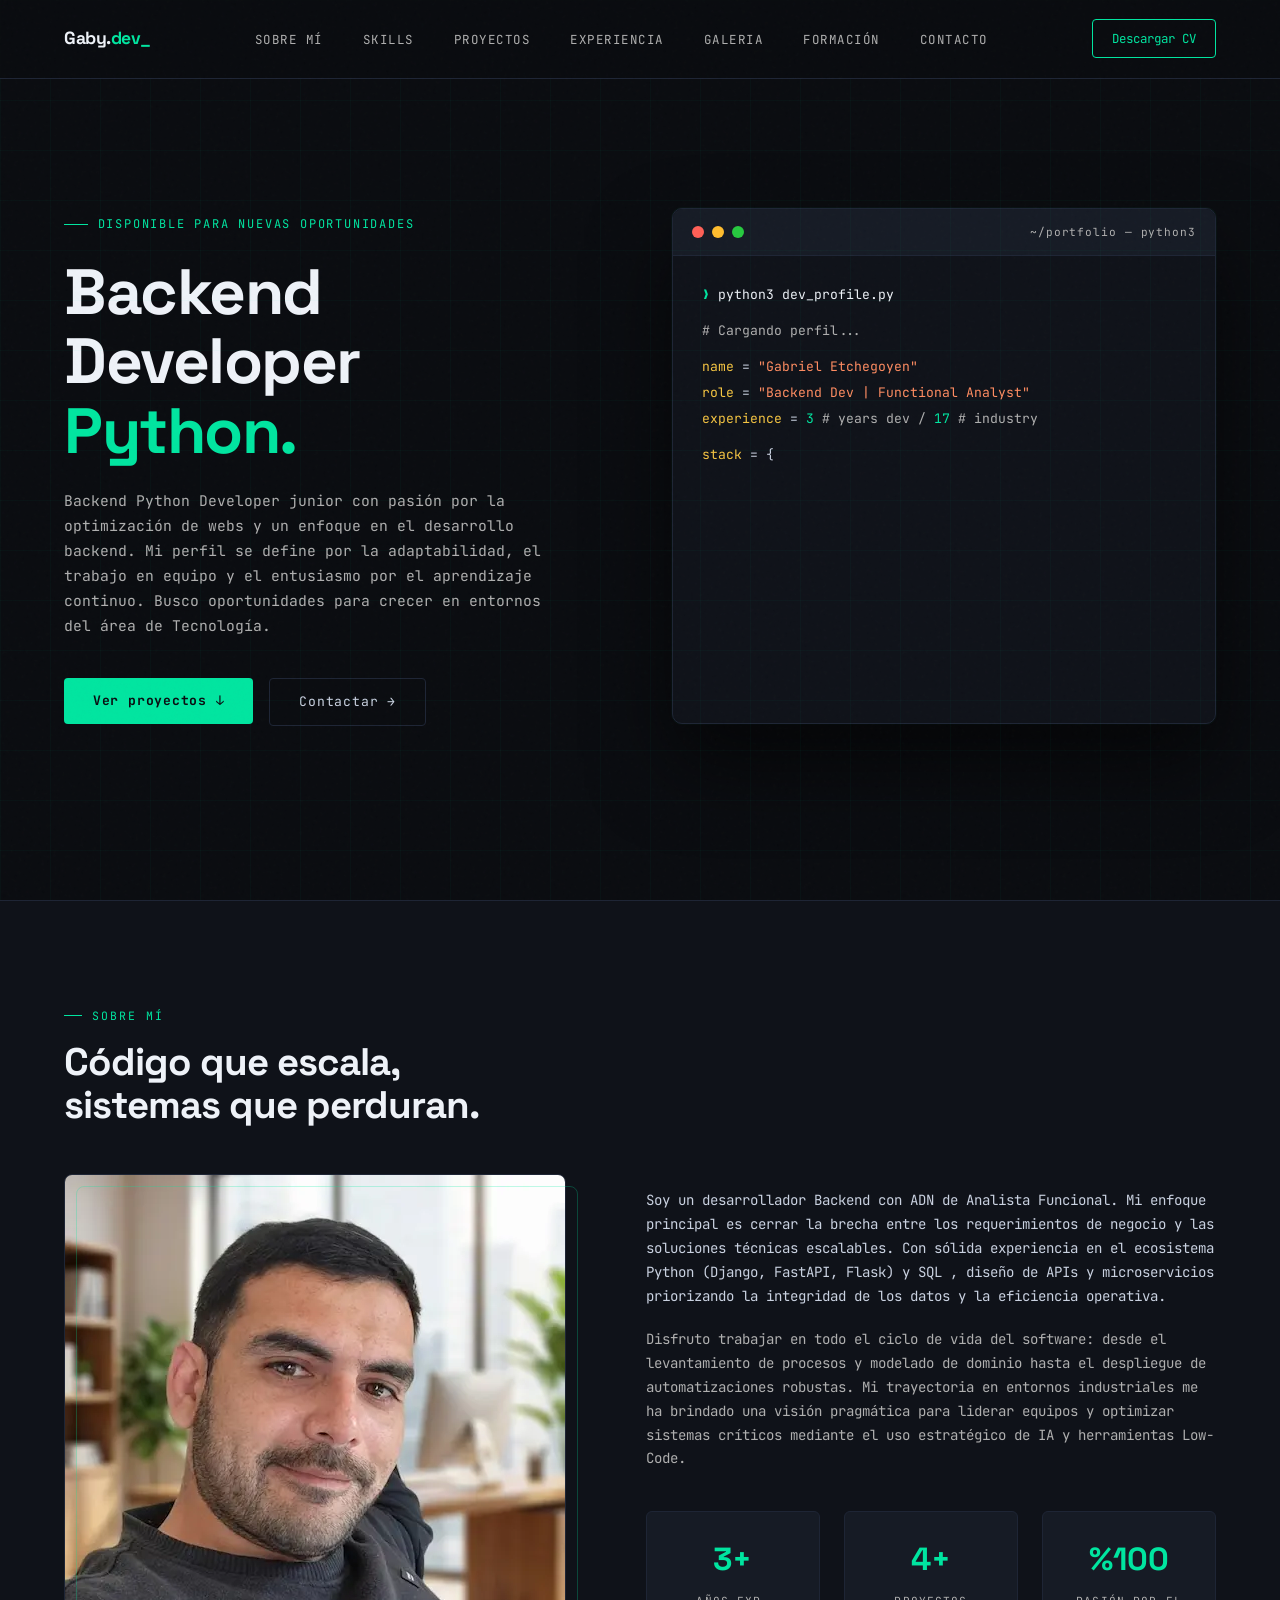
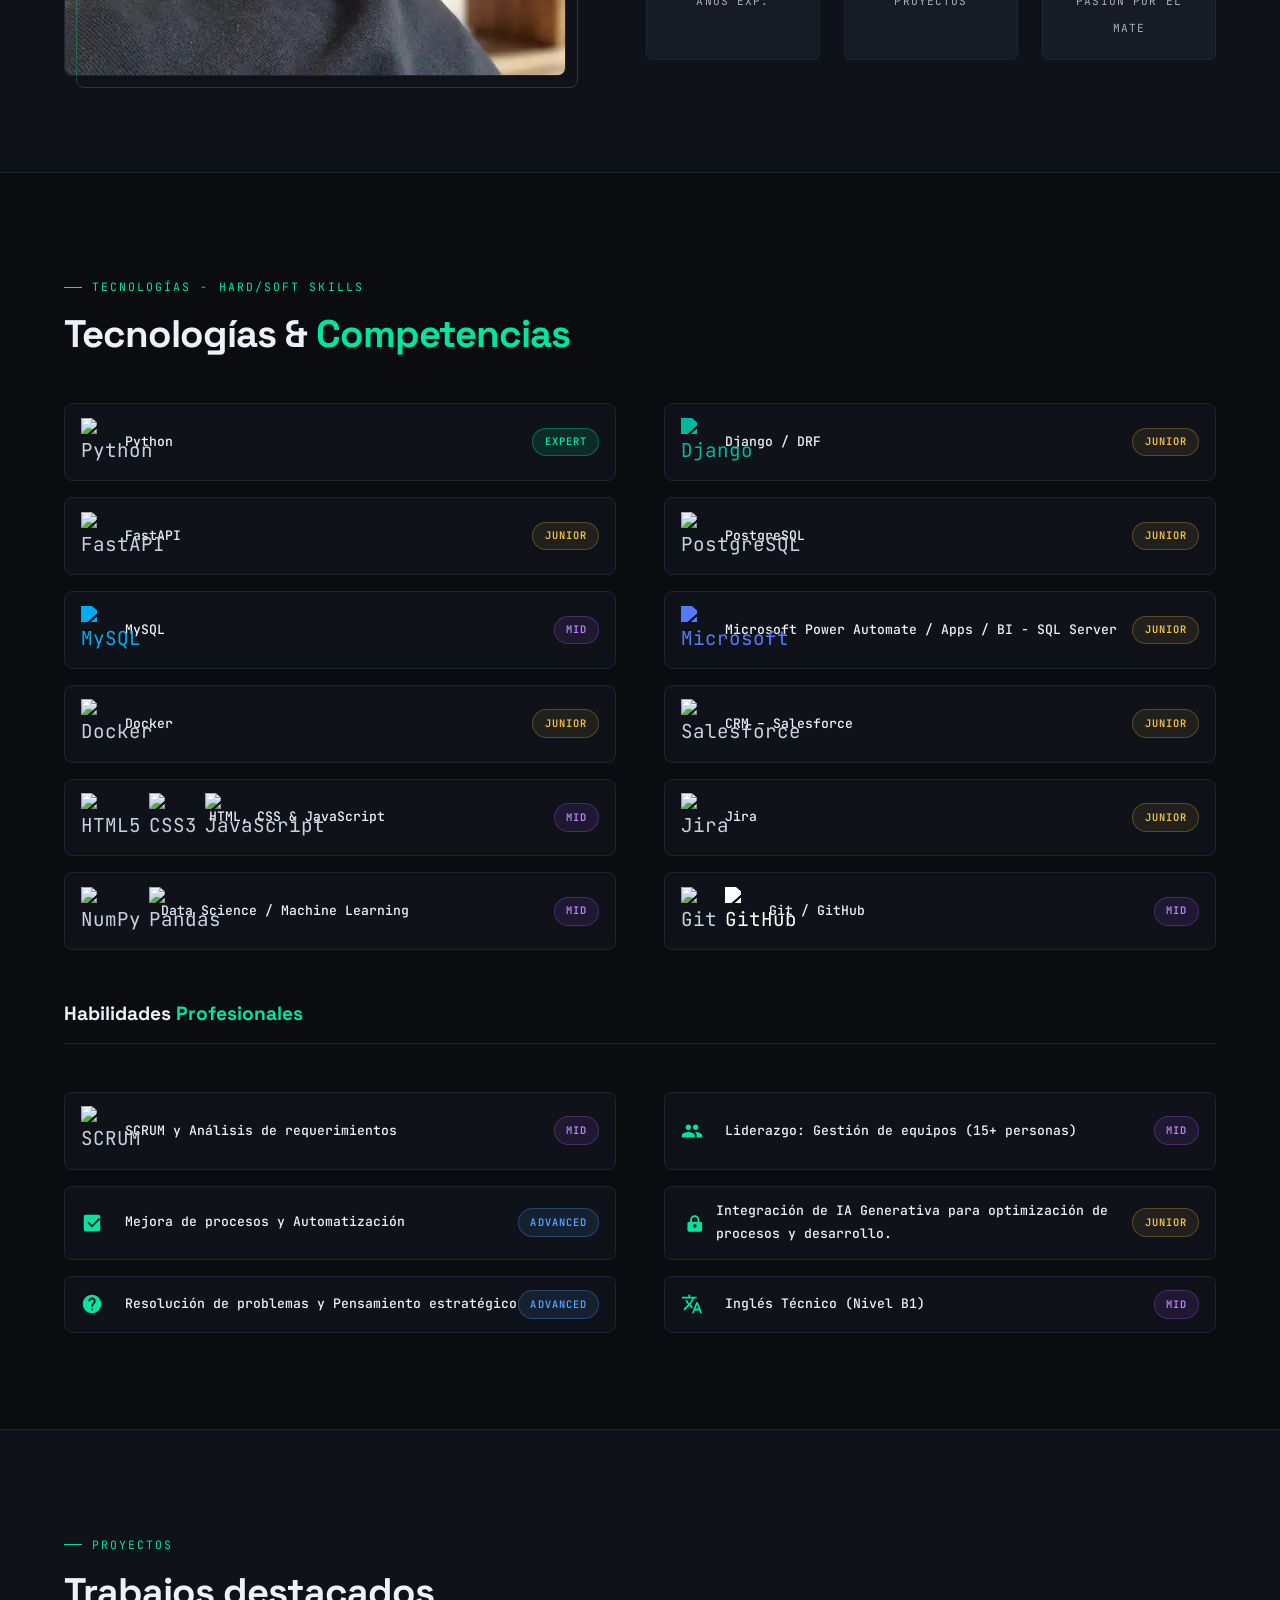
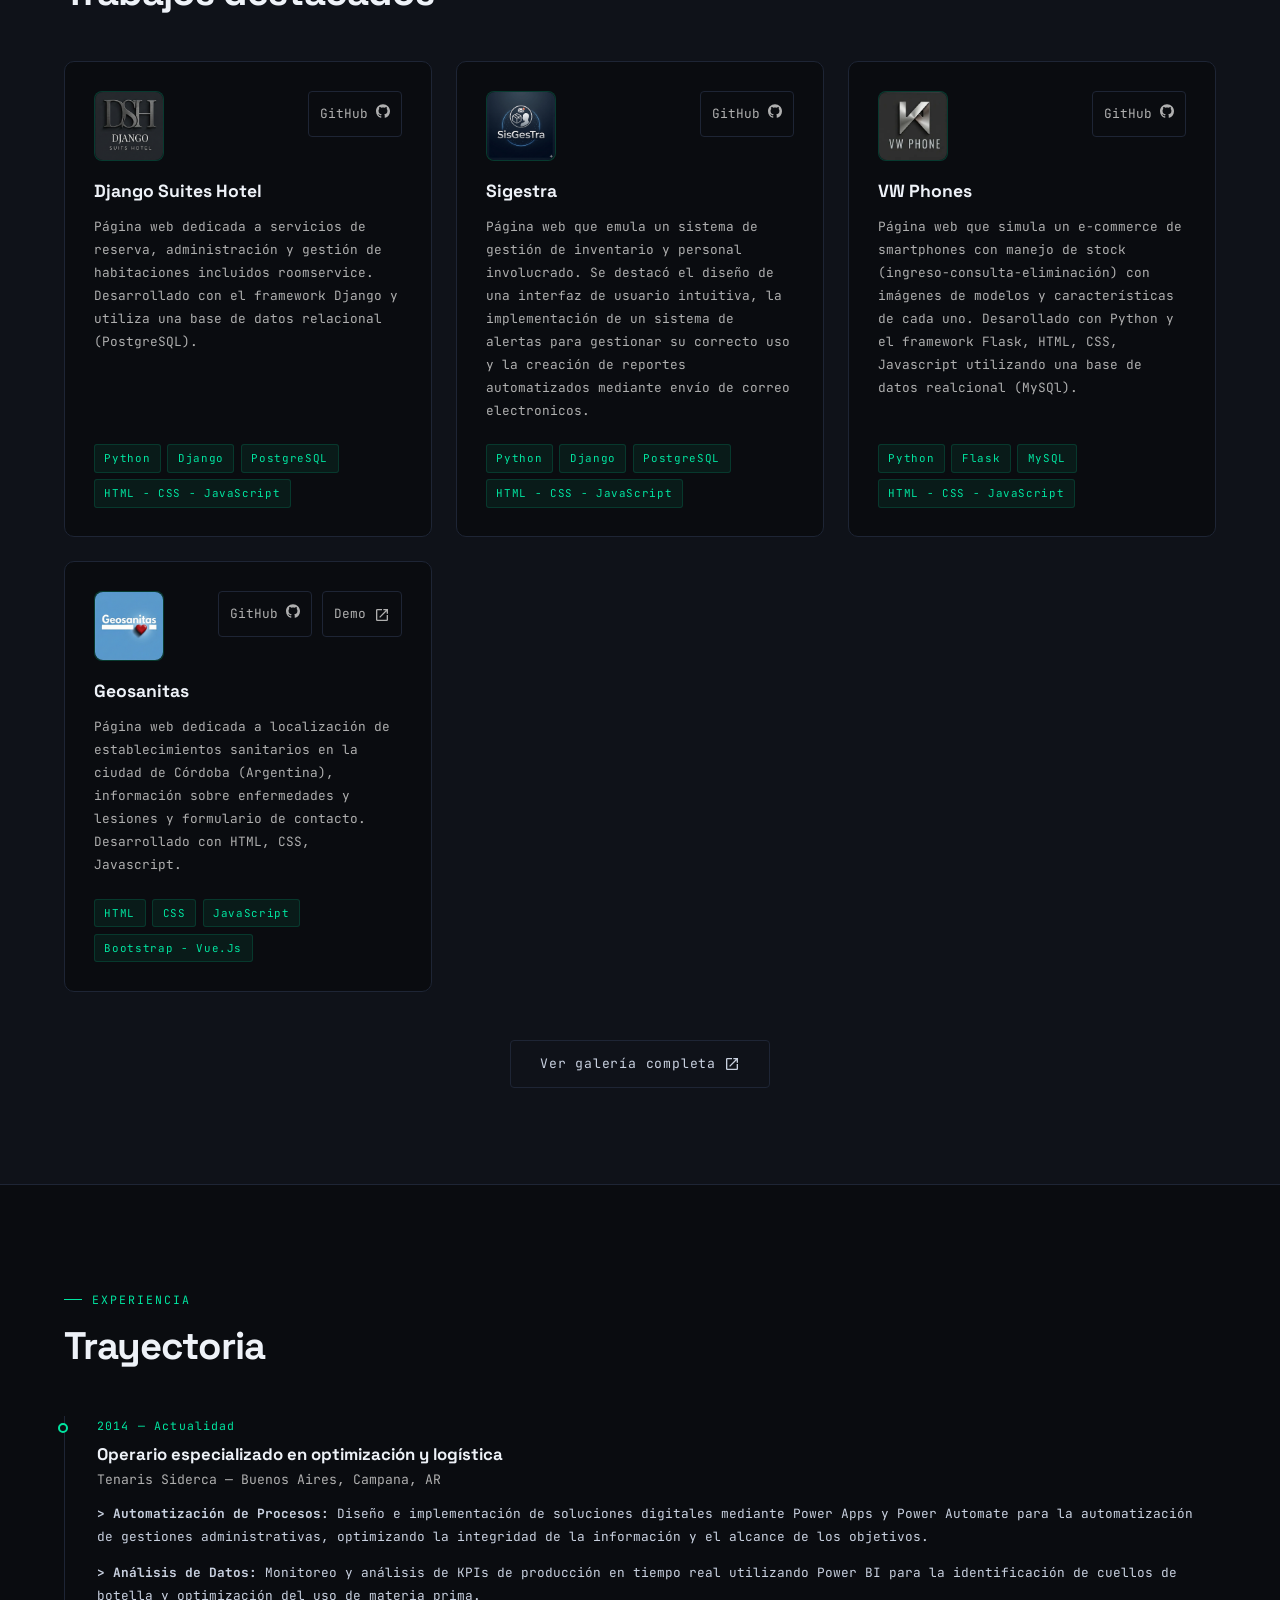
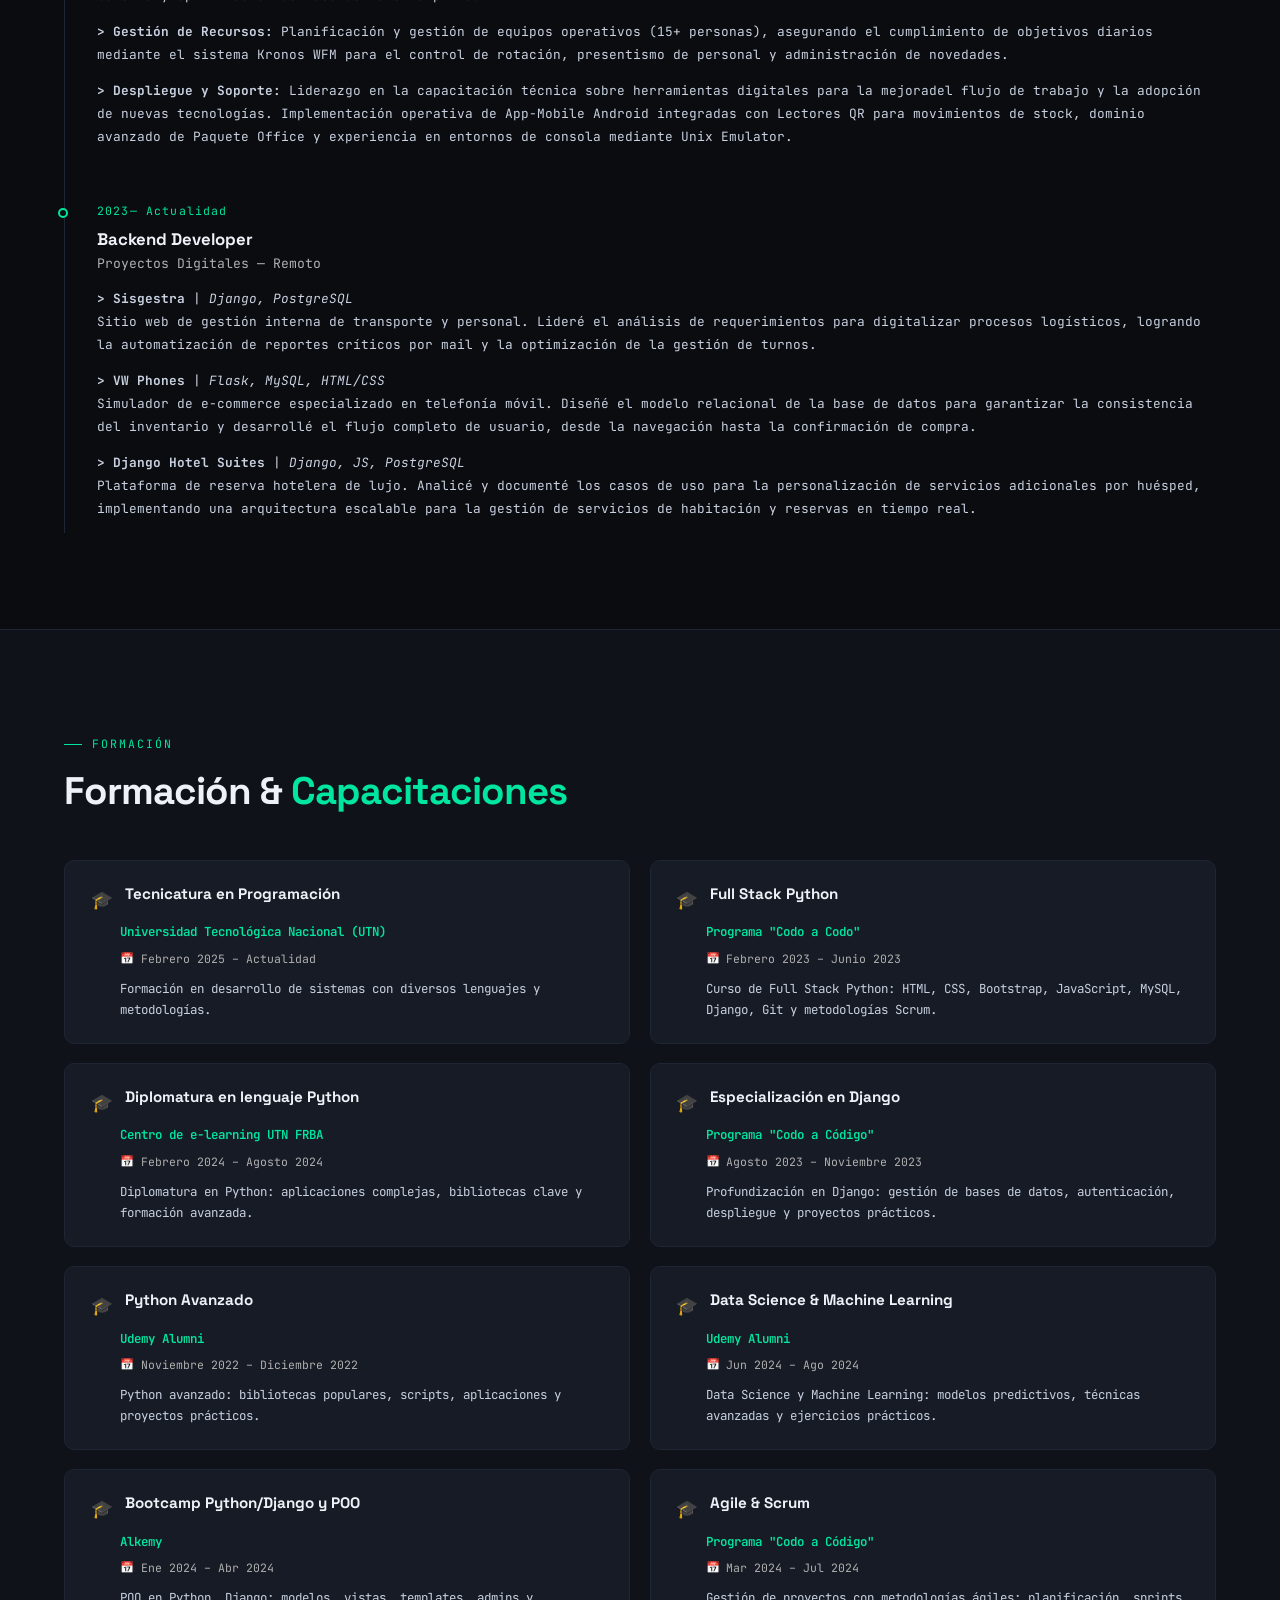
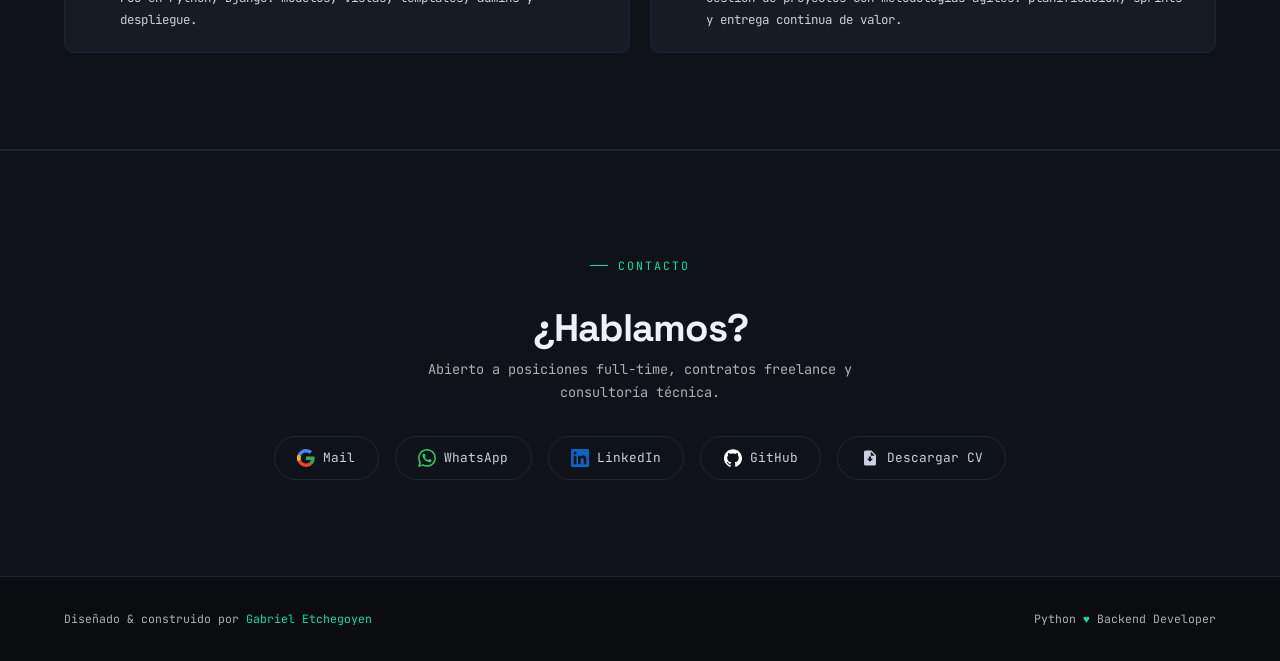
==== commit 0e08082d: "refactorización codigo" ====
--- a/index.html
+++ b/index.html
@@ -3,6 +3,8 @@
 
 <head>
   <meta charset="UTF-8" />
+  <meta name="description" content="Gabriel Etchegoyen — Backend Developer Python. Especializado en Django, FastAPI, PostgreSQL y microservicios. Disponible para nuevas oportunidades." />
+  <meta name="robots" content="index, follow" />
   <meta name="viewport" content="width=device-width, initial-scale=1.0" />
   <title>Gaby.dev | Backend Developer</title>
   <link
